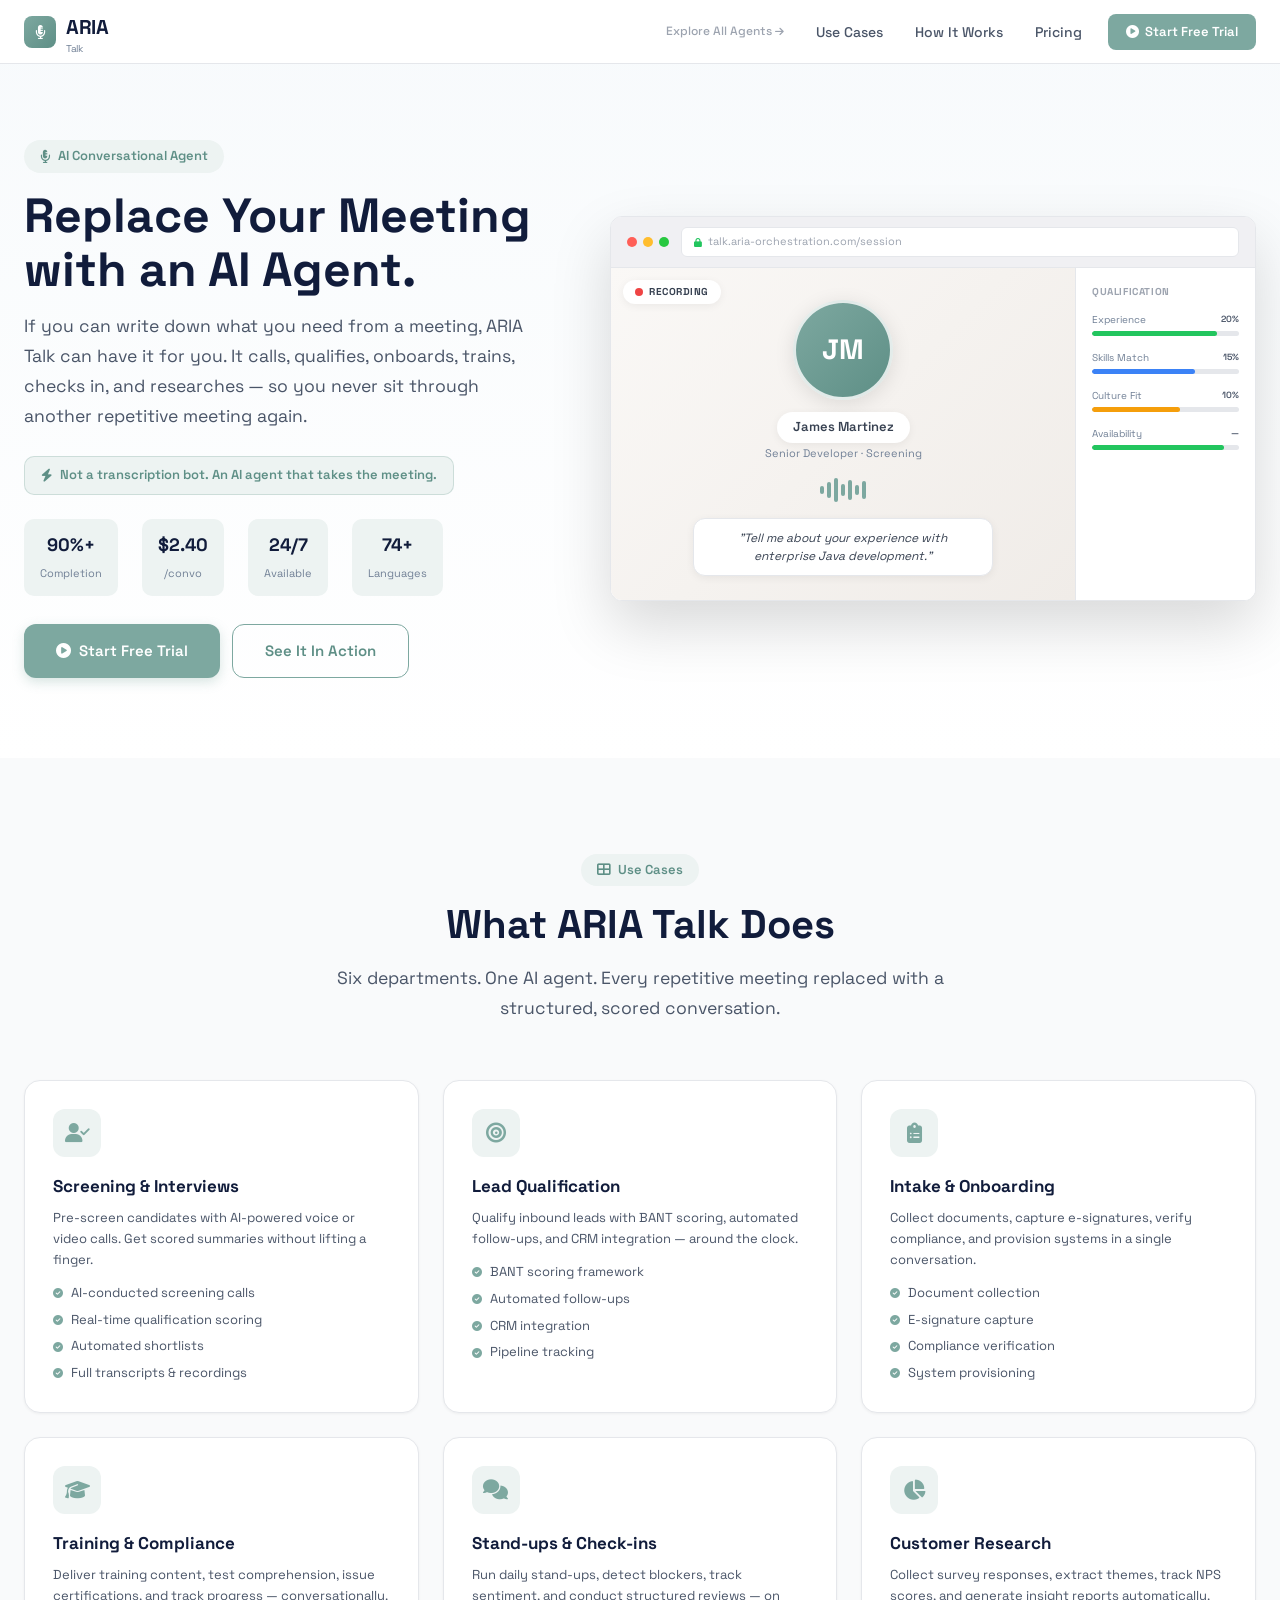
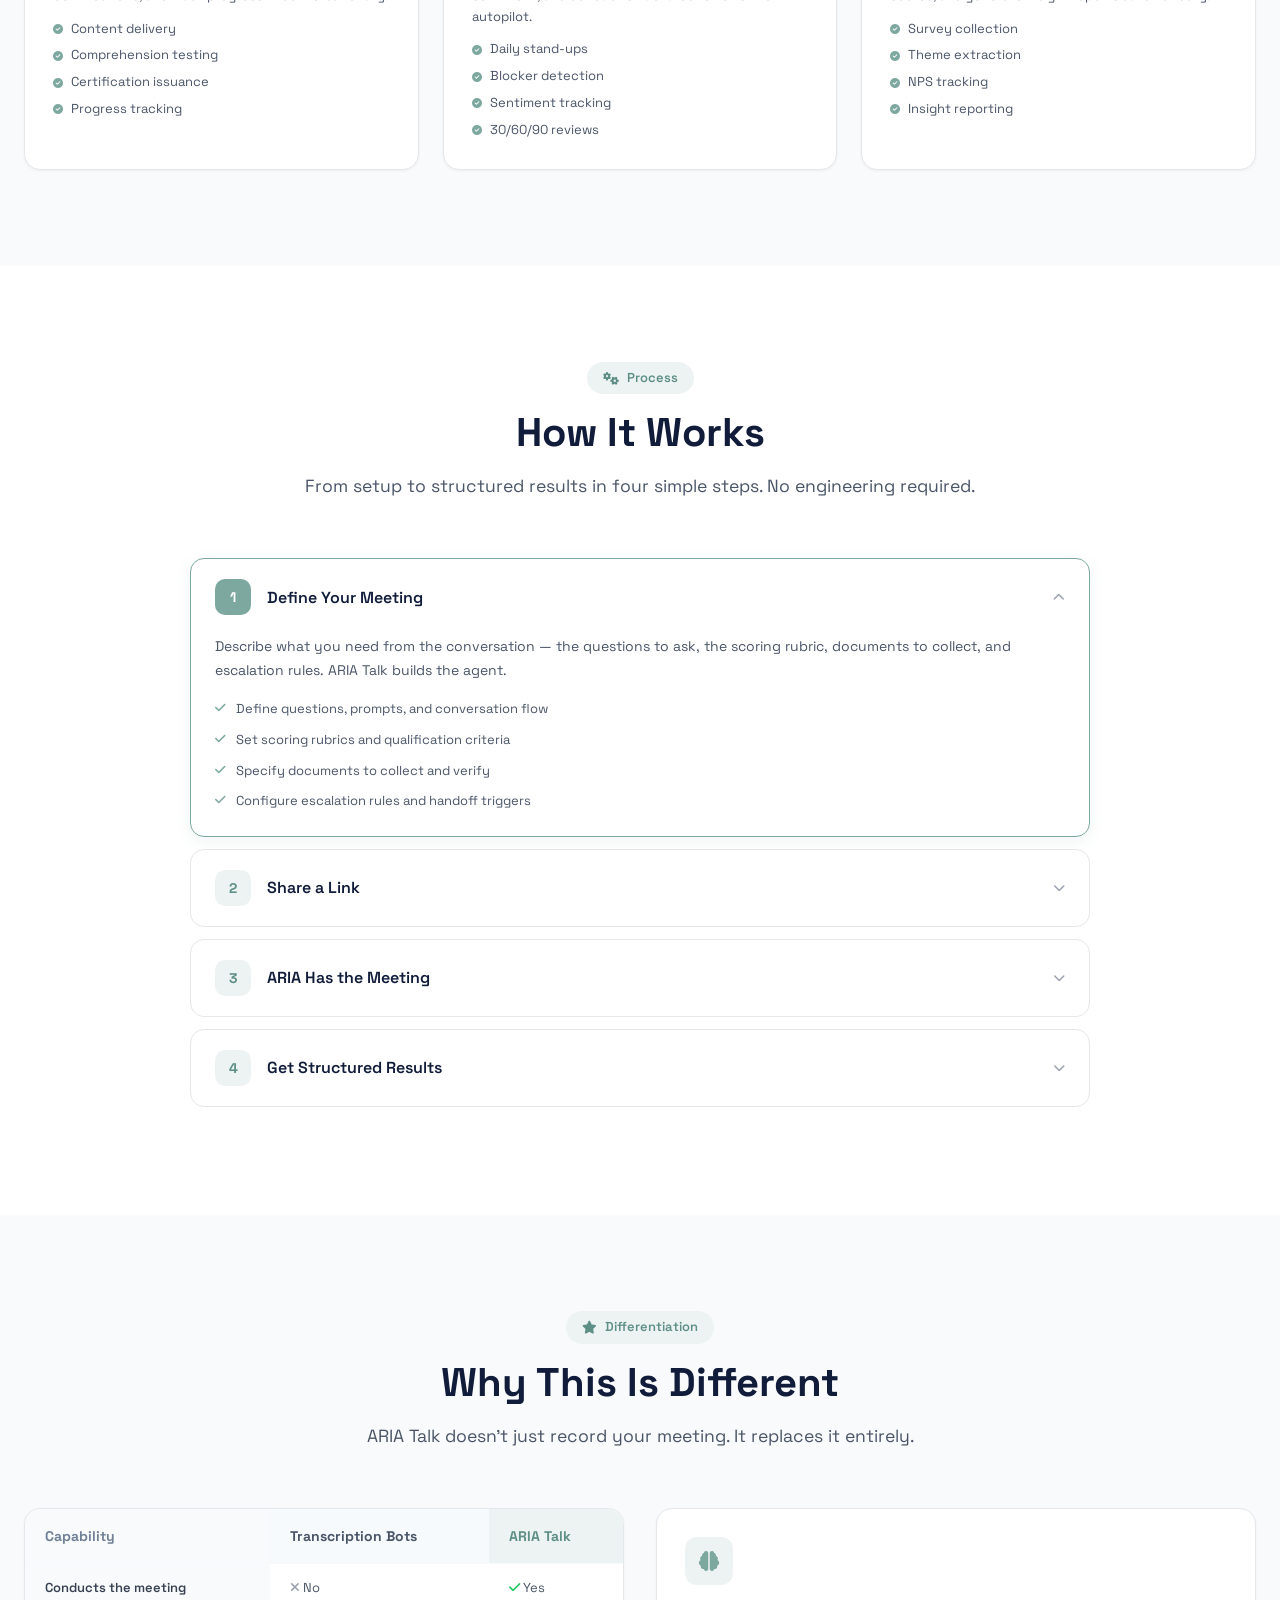
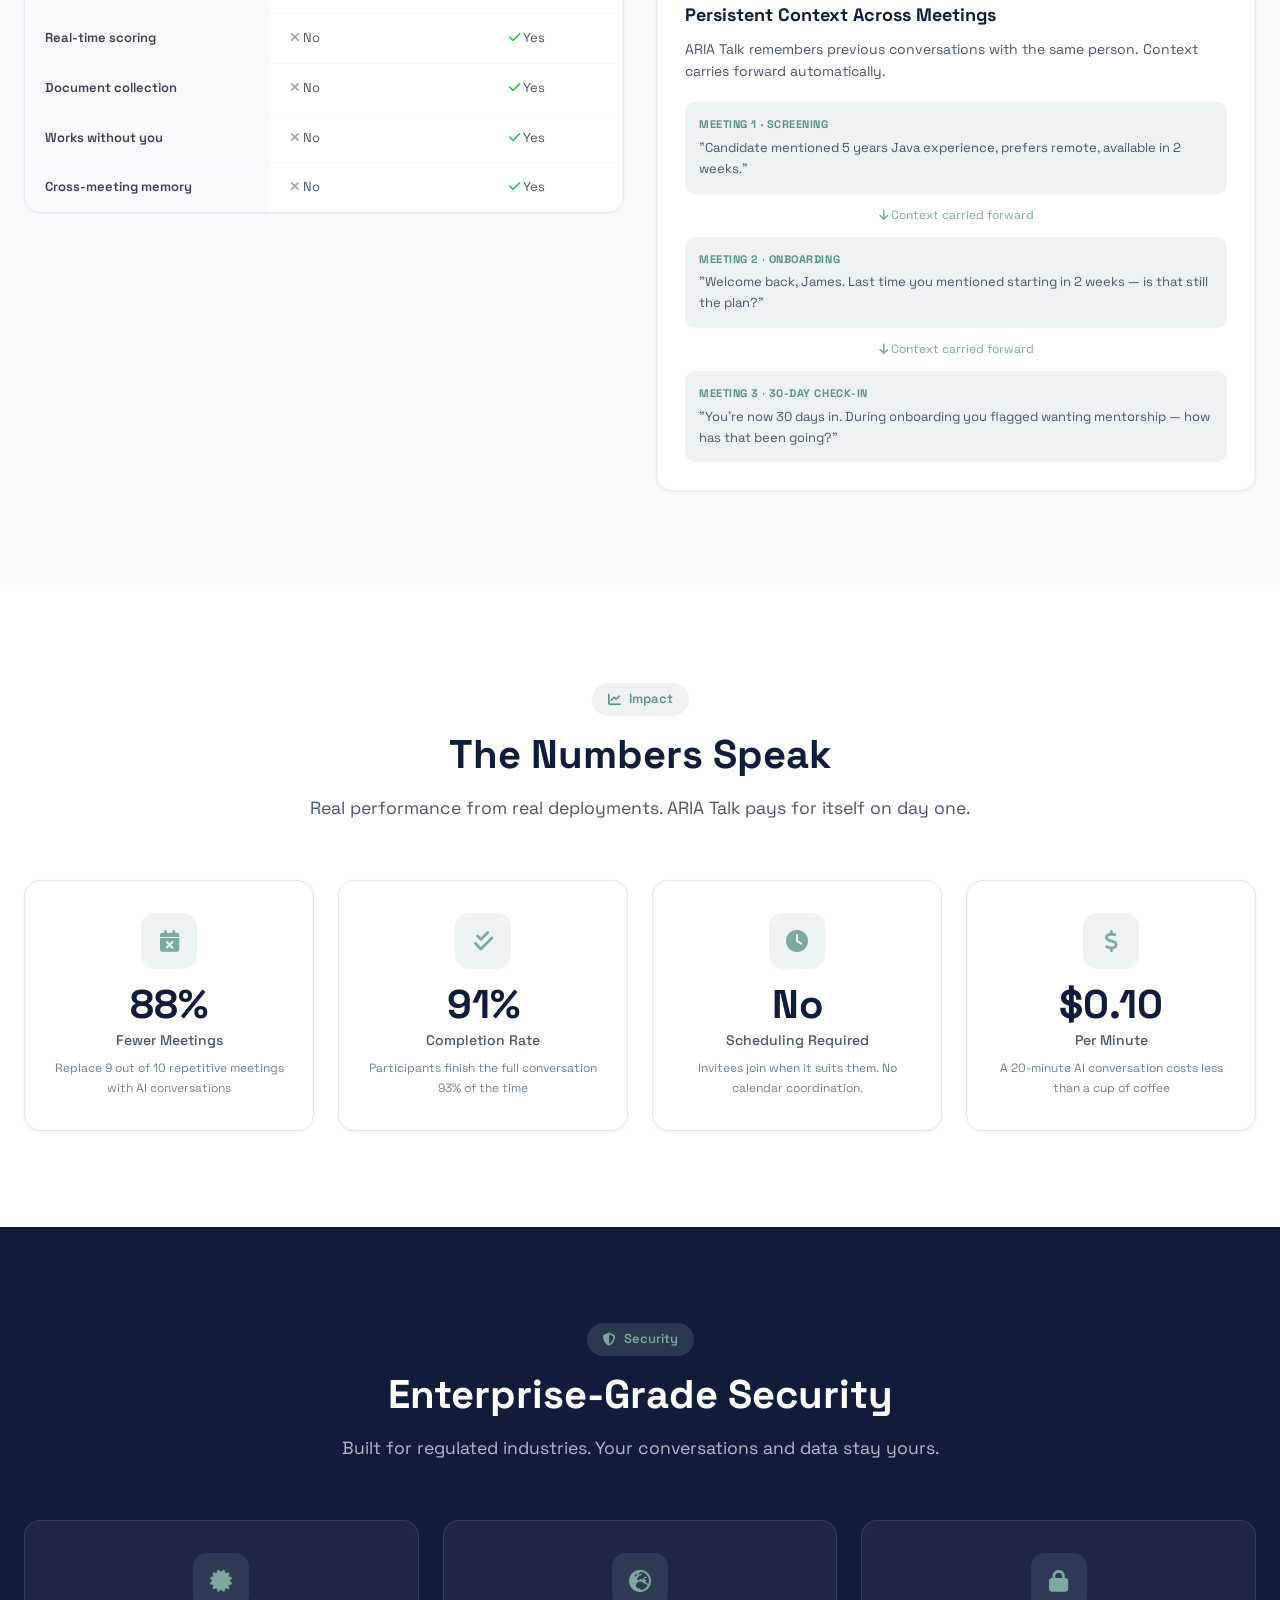
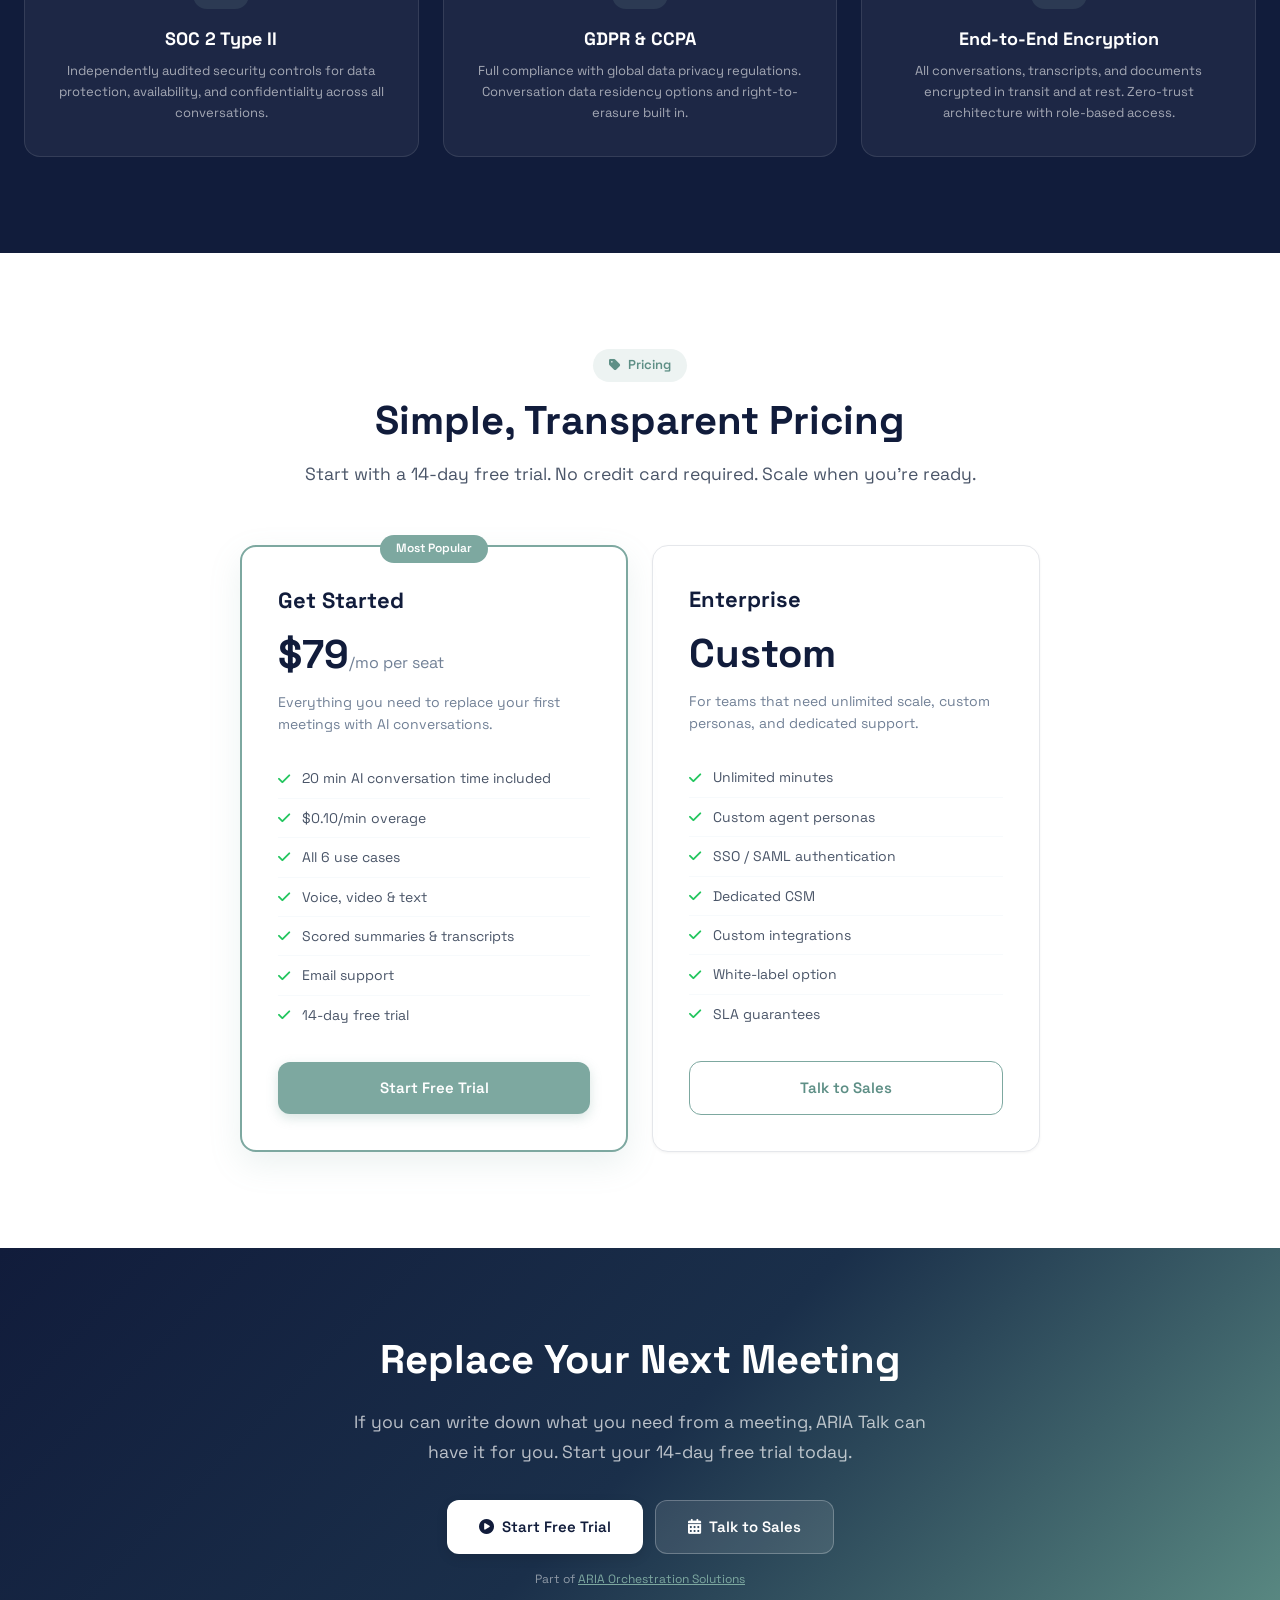
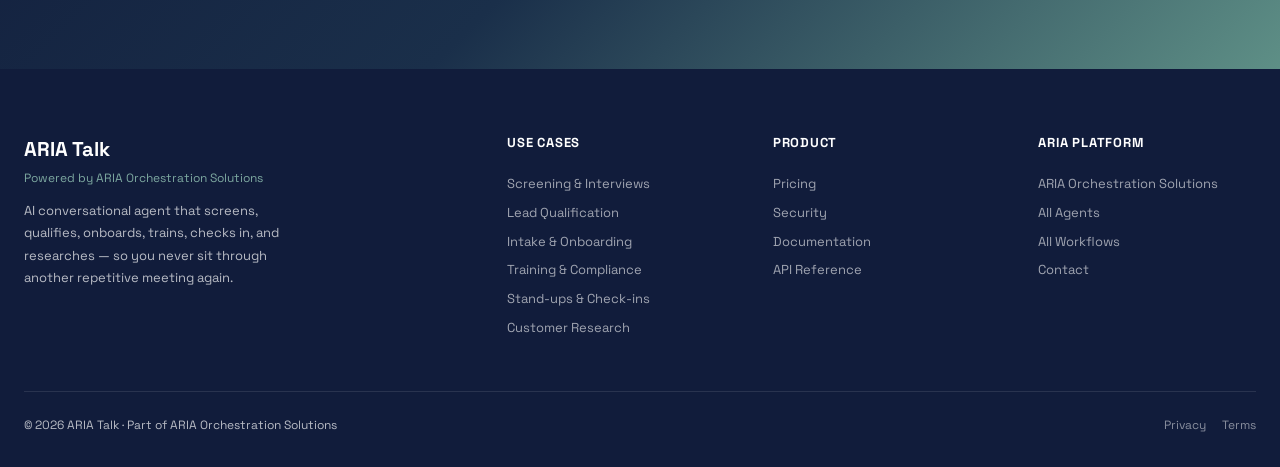
==== convo/index.html @ cc7ac82a "Initial commit: ARIA Orchestration Solutions multi-page landing site 17 pages across main marketing " ====
<!DOCTYPE html>
<html lang="en">
<head>
    <meta charset="UTF-8">
    <meta name="viewport" content="width=device-width, initial-scale=1.0">
    <title>ARIA Talk — AI Conversational Agent | Replace Your Meetings with AI</title>
    <meta name="description" content="ARIA Talk is an AI conversational agent that screens, qualifies, onboards, trains, and researches — so you never sit through another repetitive meeting again.">
    <link rel="stylesheet" href="../css/shared.css">
    <link rel="stylesheet" href="../css/marketing.css">
    <link rel="stylesheet" href="https://cdnjs.cloudflare.com/ajax/libs/font-awesome/6.5.1/css/all.min.css">
</head>
<body>

<!-- ============================================================
     NAVIGATION
     ============================================================ -->
<nav class="nav">
    <div class="nav-inner">
        <a href="./" class="nav-brand">
            <div class="nav-brand-icon"><i class="fas fa-microphone-alt"></i></div>
            <div>ARIA <span class="nav-brand-sub">Talk</span></div>
        </a>
        <div class="nav-links">
            <a href="../" class="nav-link" style="font-size:12px;color:var(--gray-400)">Explore All Agents <i class="fas fa-arrow-right" style="font-size:10px"></i></a>
            <a href="#use-cases" class="nav-link">Use Cases</a>
            <a href="#how-it-works" class="nav-link">How It Works</a>
            <a href="#pricing" class="nav-link">Pricing</a>
            <a href="#" class="nav-cta"><i class="fas fa-play-circle"></i> Start Free Trial</a>
        </div>
        <button class="nav-mobile"><i class="fas fa-bars"></i></button>
    </div>
</nav>

<!-- ============================================================
     1. HERO
     ============================================================ -->
<section class="convo-hero">
    <div class="container">
        <div class="convo-hero-grid">
            <!-- Left: Text -->
            <div class="convo-hero-text fade-in-up">
                <div class="section-tag"><i class="fas fa-microphone-alt"></i> AI Conversational Agent</div>
                <h1>Replace Your Meeting with an AI Agent.</h1>
                <p class="subtitle">If you can write down what you need from a meeting, ARIA Talk can have it for you. It calls, qualifies, onboards, trains, checks in, and researches — so you never sit through another repetitive meeting again.</p>
                <div class="convo-note">
                    <i class="fas fa-bolt"></i> Not a transcription bot. An AI agent that takes the meeting.
                </div>
                <div class="agent-hero-stats">
                    <div class="agent-hero-stat">
                        <strong data-counter data-target="90" data-suffix="%+">90%+</strong>
                        <span>Completion</span>
                    </div>
                    <div class="agent-hero-stat">
                        <strong>$2.40</strong>
                        <span>/convo</span>
                    </div>
                    <div class="agent-hero-stat">
                        <strong>24/7</strong>
                        <span>Available</span>
                    </div>
                    <div class="agent-hero-stat">
                        <strong data-counter data-target="74" data-suffix="+">74+</strong>
                        <span>Languages</span>
                    </div>
                </div>
                <div class="btn-group">
                    <a href="#" class="btn btn-primary btn-lg"><i class="fas fa-play-circle"></i> Start Free Trial</a>
                    <a href="#how-it-works" class="btn btn-outline btn-lg">See It In Action</a>
                </div>
            </div>

            <!-- Right: Video Call Mockup -->
            <div class="fade-in-up delay-2">
                <div class="browser-chrome hero-video-mockup">
                    <div class="browser-bar">
                        <div class="browser-dots"><span></span><span></span><span></span></div>
                        <div class="browser-url"><i class="fas fa-lock"></i> talk.aria-orchestration.com/session</div>
                    </div>
                    <div class="browser-body">
                        <div class="video-mockup">
                            <div class="video-panel">
                                <div class="recording-badge"><span class="rec-dot"></span> RECORDING</div>
                                <div class="avatar-circle">JM</div>
                                <div class="person-name">James Martinez</div>
                                <div class="person-title">Senior Developer &middot; Screening</div>
                                <div class="waveform">
                                    <div class="wave-bar"></div>
                                    <div class="wave-bar"></div>
                                    <div class="wave-bar"></div>
                                    <div class="wave-bar"></div>
                                    <div class="wave-bar"></div>
                                    <div class="wave-bar"></div>
                                    <div class="wave-bar"></div>
                                </div>
                                <div class="ai-bubble">"Tell me about your experience with enterprise Java development."</div>
                            </div>
                            <div class="qual-sidebar animate-bars">
                                <h6>Qualification</h6>
                                <div class="qual-row">
                                    <label>Experience <span class="qual-pct">85%</span></label>
                                    <div class="qual-bar"><div class="qual-fill green" data-width="85%"></div></div>
                                </div>
                                <div class="qual-row">
                                    <label>Skills Match <span class="qual-pct">70%</span></label>
                                    <div class="qual-bar"><div class="qual-fill blue" data-width="70%"></div></div>
                                </div>
                                <div class="qual-row">
                                    <label>Culture Fit <span class="qual-pct">60%</span></label>
                                    <div class="qual-bar"><div class="qual-fill amber" data-width="60%"></div></div>
                                </div>
                                <div class="qual-row">
                                    <label>Availability <span class="qual-pct">90%</span></label>
                                    <div class="qual-bar"><div class="qual-fill green" data-width="90%"></div></div>
                                </div>
                                <div class="fit-score" style="opacity:0;transition:opacity 0.6s ease">
                                    <div class="score-val">0%</div>
                                    <div class="score-label">STRONG FIT</div>
                                </div>
                            </div>
                        </div>
                    </div>
                </div>
            </div>
        </div>
    </div>
</section>

<!-- ============================================================
     2. USE CASES GRID
     ============================================================ -->
<section id="use-cases" class="section section-gray">
    <div class="container">
        <div class="section-header fade-in-up">
            <div class="section-tag"><i class="fas fa-th-large"></i> Use Cases</div>
            <h2 class="section-title">What ARIA Talk Does</h2>
            <p class="section-subtitle">Six departments. One AI agent. Every repetitive meeting replaced with a structured, scored conversation.</p>
        </div>
        <div class="dept-grid">
            <!-- Card 1: Screening -->
            <div class="dept-card fade-in-up delay-1">
                <div class="card-icon green"><i class="fas fa-user-check"></i></div>
                <h3>Screening &amp; Interviews</h3>
                <p>Pre-screen candidates with AI-powered voice or video calls. Get scored summaries without lifting a finger.</p>
                <ul>
                    <li><i class="fas fa-check-circle"></i> AI-conducted screening calls</li>
                    <li><i class="fas fa-check-circle"></i> Real-time qualification scoring</li>
                    <li><i class="fas fa-check-circle"></i> Automated shortlists</li>
                    <li><i class="fas fa-check-circle"></i> Full transcripts &amp; recordings</li>
                </ul>
            </div>
            <!-- Card 2: Lead Qualification -->
            <div class="dept-card fade-in-up delay-2">
                <div class="card-icon green"><i class="fas fa-bullseye"></i></div>
                <h3>Lead Qualification</h3>
                <p>Qualify inbound leads with BANT scoring, automated follow-ups, and CRM integration — around the clock.</p>
                <ul>
                    <li><i class="fas fa-check-circle"></i> BANT scoring framework</li>
                    <li><i class="fas fa-check-circle"></i> Automated follow-ups</li>
                    <li><i class="fas fa-check-circle"></i> CRM integration</li>
                    <li><i class="fas fa-check-circle"></i> Pipeline tracking</li>
                </ul>
            </div>
            <!-- Card 3: Intake & Onboarding -->
            <div class="dept-card fade-in-up delay-3">
                <div class="card-icon green"><i class="fas fa-clipboard-list"></i></div>
                <h3>Intake &amp; Onboarding</h3>
                <p>Collect documents, capture e-signatures, verify compliance, and provision systems in a single conversation.</p>
                <ul>
                    <li><i class="fas fa-check-circle"></i> Document collection</li>
                    <li><i class="fas fa-check-circle"></i> E-signature capture</li>
                    <li><i class="fas fa-check-circle"></i> Compliance verification</li>
                    <li><i class="fas fa-check-circle"></i> System provisioning</li>
                </ul>
            </div>
            <!-- Card 4: Training -->
            <div class="dept-card fade-in-up delay-1">
                <div class="card-icon green"><i class="fas fa-graduation-cap"></i></div>
                <h3>Training &amp; Compliance</h3>
                <p>Deliver training content, test comprehension, issue certifications, and track progress — conversationally.</p>
                <ul>
                    <li><i class="fas fa-check-circle"></i> Content delivery</li>
                    <li><i class="fas fa-check-circle"></i> Comprehension testing</li>
                    <li><i class="fas fa-check-circle"></i> Certification issuance</li>
                    <li><i class="fas fa-check-circle"></i> Progress tracking</li>
                </ul>
            </div>
            <!-- Card 5: Stand-ups -->
            <div class="dept-card fade-in-up delay-2">
                <div class="card-icon green"><i class="fas fa-comments"></i></div>
                <h3>Stand-ups &amp; Check-ins</h3>
                <p>Run daily stand-ups, detect blockers, track sentiment, and conduct structured reviews — on autopilot.</p>
                <ul>
                    <li><i class="fas fa-check-circle"></i> Daily stand-ups</li>
                    <li><i class="fas fa-check-circle"></i> Blocker detection</li>
                    <li><i class="fas fa-check-circle"></i> Sentiment tracking</li>
                    <li><i class="fas fa-check-circle"></i> 30/60/90 reviews</li>
                </ul>
            </div>
            <!-- Card 6: Research -->
            <div class="dept-card fade-in-up delay-3">
                <div class="card-icon green"><i class="fas fa-chart-pie"></i></div>
                <h3>Customer Research</h3>
                <p>Collect survey responses, extract themes, track NPS scores, and generate insight reports automatically.</p>
                <ul>
                    <li><i class="fas fa-check-circle"></i> Survey collection</li>
                    <li><i class="fas fa-check-circle"></i> Theme extraction</li>
                    <li><i class="fas fa-check-circle"></i> NPS tracking</li>
                    <li><i class="fas fa-check-circle"></i> Insight reporting</li>
                </ul>
            </div>
        </div>
    </div>
</section>

<!-- ============================================================
     3. HOW IT WORKS
     ============================================================ -->
<section id="how-it-works" class="section">
    <div class="container">
        <div class="section-header fade-in-up">
            <div class="section-tag"><i class="fas fa-cogs"></i> Process</div>
            <h2 class="section-title">How It Works</h2>
            <p class="section-subtitle">From setup to structured results in four simple steps. No engineering required.</p>
        </div>
        <div class="steps-accordion fade-in-up">
            <div class="step-item active">
                <div class="step-header">
                    <div class="step-number">1</div>
                    <h3>Define Your Meeting</h3>
                    <i class="fas fa-chevron-down step-toggle"></i>
                </div>
                <div class="step-body">
                    <p>Describe what you need from the conversation — the questions to ask, the scoring rubric, documents to collect, and escalation rules. ARIA Talk builds the agent.</p>
                    <div class="step-features">
                        <div class="step-feature"><i class="fas fa-check"></i> Define questions, prompts, and conversation flow</div>
                        <div class="step-feature"><i class="fas fa-check"></i> Set scoring rubrics and qualification criteria</div>
                        <div class="step-feature"><i class="fas fa-check"></i> Specify documents to collect and verify</div>
                        <div class="step-feature"><i class="fas fa-check"></i> Configure escalation rules and handoff triggers</div>
                    </div>
                </div>
            </div>
            <div class="step-item">
                <div class="step-header">
                    <div class="step-number">2</div>
                    <h3>Share a Link</h3>
                    <i class="fas fa-chevron-down step-toggle"></i>
                </div>
                <div class="step-body">
                    <p>Send a link, QR code, or embed the widget. Invitees join on any device, any browser, in any of 74+ languages. No app downloads required.</p>
                    <div class="step-features">
                        <div class="step-feature"><i class="fas fa-check"></i> Unique session links for each invitee</div>
                        <div class="step-feature"><i class="fas fa-check"></i> QR code for in-person events and print</div>
                        <div class="step-feature"><i class="fas fa-check"></i> Embeddable widget for your website or portal</div>
                        <div class="step-feature"><i class="fas fa-check"></i> Works on any device, any browser, any language</div>
                    </div>
                </div>
            </div>
            <div class="step-item">
                <div class="step-header">
                    <div class="step-number">3</div>
                    <h3>ARIA Has the Meeting</h3>
                    <i class="fas fa-chevron-down step-toggle"></i>
                </div>
                <div class="step-body">
                    <p>ARIA Talk conducts the conversation via voice, video, or text. It asks questions, listens, scores in real time, collects documents, and captures e-signatures.</p>
                    <div class="step-features">
                        <div class="step-feature"><i class="fas fa-check"></i> Natural voice/video/text conversation</div>
                        <div class="step-feature"><i class="fas fa-check"></i> Real-time qualification scoring</div>
                        <div class="step-feature"><i class="fas fa-check"></i> In-conversation document collection</div>
                        <div class="step-feature"><i class="fas fa-check"></i> E-signature capture during the session</div>
                    </div>
                </div>
            </div>
            <div class="step-item">
                <div class="step-header">
                    <div class="step-number">4</div>
                    <h3>Get Structured Results</h3>
                    <i class="fas fa-chevron-down step-toggle"></i>
                </div>
                <div class="step-body">
                    <p>Receive scored summaries, full transcripts, collected documents, and recommended next steps — delivered to your inbox or pushed to your systems via API.</p>
                    <div class="step-features">
                        <div class="step-feature"><i class="fas fa-check"></i> Scored summaries with qualification breakdown</div>
                        <div class="step-feature"><i class="fas fa-check"></i> Full transcripts and recordings</div>
                        <div class="step-feature"><i class="fas fa-check"></i> Collected documents organized and verified</div>
                        <div class="step-feature"><i class="fas fa-check"></i> Recommended next steps and escalations</div>
                    </div>
                </div>
            </div>
        </div>
    </div>
</section>

<!-- ============================================================
     4. DIFFERENTIATION
     ============================================================ -->
<section class="section section-gray">
    <div class="container">
        <div class="section-header fade-in-up">
            <div class="section-tag"><i class="fas fa-star"></i> Differentiation</div>
            <h2 class="section-title">Why This Is Different</h2>
            <p class="section-subtitle">ARIA Talk doesn't just record your meeting. It replaces it entirely.</p>
        </div>
        <div class="grid-2 fade-in-up" style="gap:32px;align-items:start">
            <!-- Comparison Table -->
            <div class="card" style="padding:0;overflow:hidden">
                <table class="comparison-table" style="box-shadow:none;border:none">
                    <thead>
                        <tr>
                            <th>Capability</th>
                            <th>Transcription Bots</th>
                            <th>ARIA Talk</th>
                        </tr>
                    </thead>
                    <tbody>
                        <tr>
                            <td>Conducts the meeting</td>
                            <td><i class="fas fa-times"></i> No</td>
                            <td><i class="fas fa-check"></i> Yes</td>
                        </tr>
                        <tr>
                            <td>Real-time scoring</td>
                            <td><i class="fas fa-times"></i> No</td>
                            <td><i class="fas fa-check"></i> Yes</td>
                        </tr>
                        <tr>
                            <td>Document collection</td>
                            <td><i class="fas fa-times"></i> No</td>
                            <td><i class="fas fa-check"></i> Yes</td>
                        </tr>
                        <tr>
                            <td>Works without you</td>
                            <td><i class="fas fa-times"></i> No</td>
                            <td><i class="fas fa-check"></i> Yes</td>
                        </tr>
                        <tr>
                            <td>Cross-meeting memory</td>
                            <td><i class="fas fa-times"></i> No</td>
                            <td><i class="fas fa-check"></i> Yes</td>
                        </tr>
                    </tbody>
                </table>
            </div>

            <!-- Persistent Context -->
            <div class="card">
                <div class="card-icon green"><i class="fas fa-brain"></i></div>
                <h3>Persistent Context Across Meetings</h3>
                <p style="margin-bottom:20px">ARIA Talk remembers previous conversations with the same person. Context carries forward automatically.</p>
                <div style="display:flex;flex-direction:column;gap:12px">
                    <div style="background:var(--aria-light-green);border-radius:10px;padding:14px">
                        <div style="font-size:11px;font-weight:700;color:var(--aria-green-dark);text-transform:uppercase;letter-spacing:0.05em;margin-bottom:4px">Meeting 1 &middot; Screening</div>
                        <div style="font-size:13px;color:var(--gray-600)">"Candidate mentioned 5 years Java experience, prefers remote, available in 2 weeks."</div>
                    </div>
                    <div style="text-align:center;color:var(--aria-green);font-size:12px"><i class="fas fa-arrow-down"></i> Context carried forward</div>
                    <div style="background:var(--aria-light-green);border-radius:10px;padding:14px">
                        <div style="font-size:11px;font-weight:700;color:var(--aria-green-dark);text-transform:uppercase;letter-spacing:0.05em;margin-bottom:4px">Meeting 2 &middot; Onboarding</div>
                        <div style="font-size:13px;color:var(--gray-600)">"Welcome back, James. Last time you mentioned starting in 2 weeks — is that still the plan?"</div>
                    </div>
                    <div style="text-align:center;color:var(--aria-green);font-size:12px"><i class="fas fa-arrow-down"></i> Context carried forward</div>
                    <div style="background:var(--aria-light-green);border-radius:10px;padding:14px">
                        <div style="font-size:11px;font-weight:700;color:var(--aria-green-dark);text-transform:uppercase;letter-spacing:0.05em;margin-bottom:4px">Meeting 3 &middot; 30-Day Check-in</div>
                        <div style="font-size:13px;color:var(--gray-600)">"You're now 30 days in. During onboarding you flagged wanting mentorship — how has that been going?"</div>
                    </div>
                </div>
            </div>
        </div>
    </div>
</section>

<!-- ============================================================
     5. ROI METRICS
     ============================================================ -->
<section class="section">
    <div class="container">
        <div class="section-header fade-in-up">
            <div class="section-tag"><i class="fas fa-chart-line"></i> Impact</div>
            <h2 class="section-title">The Numbers Speak</h2>
            <p class="section-subtitle">Real performance from real deployments. ARIA Talk pays for itself on day one.</p>
        </div>
        <div class="stat-cards fade-in-up">
            <div class="stat-card">
                <div class="stat-card-icon"><i class="fas fa-calendar-times"></i></div>
                <div class="stat-card-val" data-counter data-target="90" data-suffix="%">0</div>
                <div class="stat-card-label">Fewer Meetings</div>
                <div class="stat-card-desc">Replace 9 out of 10 repetitive meetings with AI conversations</div>
            </div>
            <div class="stat-card">
                <div class="stat-card-icon"><i class="fas fa-check-double"></i></div>
                <div class="stat-card-val" data-counter data-target="93" data-suffix="%">0</div>
                <div class="stat-card-label">Completion Rate</div>
                <div class="stat-card-desc">Participants finish the full conversation 93% of the time</div>
            </div>
            <div class="stat-card">
                <div class="stat-card-icon"><i class="fas fa-clock"></i></div>
                <div class="stat-card-val">No</div>
                <div class="stat-card-label">Scheduling Required</div>
                <div class="stat-card-desc">Invitees join when it suits them. No calendar coordination.</div>
            </div>
            <div class="stat-card">
                <div class="stat-card-icon"><i class="fas fa-dollar-sign"></i></div>
                <div class="stat-card-val" data-counter data-target="10" data-prefix="$0.">$0.10</div>
                <div class="stat-card-label">Per Minute</div>
                <div class="stat-card-desc">A 20-minute AI conversation costs less than a cup of coffee</div>
            </div>
        </div>
    </div>
</section>

<!-- ============================================================
     6. ENTERPRISE SECURITY
     ============================================================ -->
<section class="section section-dark">
    <div class="container">
        <div class="section-header fade-in-up">
            <div class="section-tag"><i class="fas fa-shield-alt"></i> Security</div>
            <h2 class="section-title">Enterprise-Grade Security</h2>
            <p class="section-subtitle">Built for regulated industries. Your conversations and data stay yours.</p>
        </div>
        <div class="security-grid fade-in-up">
            <div class="security-card">
                <div class="security-card-icon"><i class="fas fa-certificate"></i></div>
                <h3>SOC 2 Type II</h3>
                <p>Independently audited security controls for data protection, availability, and confidentiality across all conversations.</p>
            </div>
            <div class="security-card">
                <div class="security-card-icon"><i class="fas fa-globe-europe"></i></div>
                <h3>GDPR &amp; CCPA</h3>
                <p>Full compliance with global data privacy regulations. Conversation data residency options and right-to-erasure built in.</p>
            </div>
            <div class="security-card">
                <div class="security-card-icon"><i class="fas fa-lock"></i></div>
                <h3>End-to-End Encryption</h3>
                <p>All conversations, transcripts, and documents encrypted in transit and at rest. Zero-trust architecture with role-based access.</p>
            </div>
        </div>
    </div>
</section>

<!-- ============================================================
     7. PRICING PREVIEW
     ============================================================ -->
<section id="pricing" class="section">
    <div class="container">
        <div class="section-header fade-in-up">
            <div class="section-tag"><i class="fas fa-tag"></i> Pricing</div>
            <h2 class="section-title">Simple, Transparent Pricing</h2>
            <p class="section-subtitle">Start with a 14-day free trial. No credit card required. Scale when you're ready.</p>
        </div>
        <div class="pricing-grid fade-in-up" style="grid-template-columns:repeat(2,1fr);max-width:800px">
            <!-- Starter -->
            <div class="pricing-card featured">
                <span class="featured-tag">Most Popular</span>
                <h3>Get Started</h3>
                <div class="price">$79<span>/mo per seat</span></div>
                <p class="desc">Everything you need to replace your first meetings with AI conversations.</p>
                <ul class="pricing-features">
                    <li><i class="fas fa-check"></i> 20 min AI conversation time included</li>
                    <li><i class="fas fa-check"></i> $0.10/min overage</li>
                    <li><i class="fas fa-check"></i> All 6 use cases</li>
                    <li><i class="fas fa-check"></i> Voice, video &amp; text</li>
                    <li><i class="fas fa-check"></i> Scored summaries &amp; transcripts</li>
                    <li><i class="fas fa-check"></i> Email support</li>
                    <li><i class="fas fa-check"></i> 14-day free trial</li>
                </ul>
                <a href="#" class="btn btn-primary btn-lg">Start Free Trial</a>
            </div>
            <!-- Enterprise -->
            <div class="pricing-card">
                <h3>Enterprise</h3>
                <div class="price">Custom</div>
                <p class="desc">For teams that need unlimited scale, custom personas, and dedicated support.</p>
                <ul class="pricing-features">
                    <li><i class="fas fa-check"></i> Unlimited minutes</li>
                    <li><i class="fas fa-check"></i> Custom agent personas</li>
                    <li><i class="fas fa-check"></i> SSO / SAML authentication</li>
                    <li><i class="fas fa-check"></i> Dedicated CSM</li>
                    <li><i class="fas fa-check"></i> Custom integrations</li>
                    <li><i class="fas fa-check"></i> White-label option</li>
                    <li><i class="fas fa-check"></i> SLA guarantees</li>
                </ul>
                <a href="#" class="btn btn-outline btn-lg">Talk to Sales</a>
            </div>
        </div>
    </div>
</section>

<!-- ============================================================
     8. CTA SECTION
     ============================================================ -->
<section class="cta-section">
    <div class="container fade-in-up">
        <h2>Replace Your Next Meeting</h2>
        <p>If you can write down what you need from a meeting, ARIA Talk can have it for you. Start your 14-day free trial today.</p>
        <div class="btn-group">
            <a href="#" class="btn btn-white btn-lg"><i class="fas fa-play-circle"></i> Start Free Trial</a>
            <a href="#" class="btn btn-ghost btn-lg"><i class="fas fa-calendar-alt"></i> Talk to Sales</a>
        </div>
        <div class="cta-sub">Part of <a href="../" style="color:var(--aria-green);text-decoration:underline">ARIA Orchestration Solutions</a></div>
    </div>
</section>

<!-- ============================================================
     9. FOOTER
     ============================================================ -->
<footer class="footer">
    <div class="container">
        <div class="footer-grid">
            <div class="footer-brand">
                <div class="footer-brand-name">ARIA Talk</div>
                <div class="footer-brand-sub">Powered by ARIA Orchestration Solutions</div>
                <p>AI conversational agent that screens, qualifies, onboards, trains, checks in, and researches — so you never sit through another repetitive meeting again.</p>
            </div>
            <div class="footer-col">
                <h4>Use Cases</h4>
                <a href="#use-cases">Screening &amp; Interviews</a>
                <a href="#use-cases">Lead Qualification</a>
                <a href="#use-cases">Intake &amp; Onboarding</a>
                <a href="#use-cases">Training &amp; Compliance</a>
                <a href="#use-cases">Stand-ups &amp; Check-ins</a>
                <a href="#use-cases">Customer Research</a>
            </div>
            <div class="footer-col">
                <h4>Product</h4>
                <a href="#pricing">Pricing</a>
                <a href="#">Security</a>
                <a href="#">Documentation</a>
                <a href="#">API Reference</a>
            </div>
            <div class="footer-col">
                <h4>ARIA Platform</h4>
                <a href="../">ARIA Orchestration Solutions</a>
                <a href="../#agents">All Agents</a>
                <a href="../">All Workflows</a>
                <a href="../">Contact</a>
            </div>
        </div>
        <div class="footer-bottom">
            <span>&copy; 2026 ARIA Talk &middot; Part of ARIA Orchestration Solutions</span>
            <div><a href="#">Privacy</a><a href="#">Terms</a></div>
        </div>
    </div>
</footer>

<script src="../js/shared.js"></script>
<script src="../js/animations.js"></script>
</body>
</html>
---- css/shared.css ----
/* ============================================================
   ARIA Orchestration Solutions — Shared Design System
   ============================================================ */

/* --- Google Font --- */
@import url('https://fonts.googleapis.com/css2?family=Space+Grotesk:wght@300;400;500;600;700&display=swap');

/* --- Design Tokens --- */
:root {
    /* Brand */
    --aria-navy: #111C3B;
    --aria-green: #7DA8A0;
    --aria-green-dark: #5E8F86;
    --aria-light-green: #EDF3F2;
    --aria-green-50: #F0F7F5;

    /* Gray scale */
    --gray-50: #F9FAFB;
    --gray-100: #F7FAFC;
    --gray-200: #E5E7EB;
    --gray-300: #CBD5E0;
    --gray-400: #9CA3AF;
    --gray-500: #718096;
    --gray-600: #4A5568;
    --gray-700: #374151;
    --gray-800: #1A1F2E;
    --gray-900: #111827;

    /* Semantic */
    --green-50: #F0FDF4;
    --green-100: #DCFCE7;
    --green-400: #4ADE80;
    --green-500: #22C55E;
    --green-600: #16A34A;
    --amber-50: #FFFBEB;
    --amber-100: #FEF3C7;
    --amber-400: #FBBF24;
    --amber-500: #F59E0B;
    --amber-600: #D97706;
    --red-500: #EF4444;

    /* Badge colors */
    --badge-ta: #2563EB;
    --badge-ta-bg: #EFF6FF;
    --badge-procurement: #DB2777;
    --badge-procurement-bg: #FDF2F8;
    --badge-cross: #7C3AED;
    --badge-cross-bg: #F5F3FF;
    --badge-peopleops: #C2410C;
    --badge-peopleops-bg: #FFF7ED;

    /* Agent colors */
    --agent-talk: #7DA8A0;
    --agent-talk-bg: #EDF3F2;
    --agent-search: #3B82F6;
    --agent-search-bg: #EFF6FF;
    --agent-docs: #111C3B;
    --agent-docs-bg: #F1F5F9;

    /* Shadows */
    --shadow-sm: 0 1px 3px rgba(0,0,0,0.05);
    --shadow-md: 0 8px 24px rgba(0,0,0,0.08);
    --shadow-lg: 0 20px 40px rgba(0,0,0,0.1);
    --shadow-xl: 0 25px 60px rgba(0,0,0,0.15);

    /* Transitions */
    --transition-fast: 0.15s ease;
    --transition-base: 0.3s ease;
    --transition-slow: 0.6s ease-out;

    /* Typography */
    --font-family: 'Space Grotesk', -apple-system, BlinkMacSystemFont, sans-serif;

    /* Layout */
    --container-max: 1280px;
    --nav-height: 64px;
}

/* --- Reset & Base --- */
*, *::before, *::after { box-sizing: border-box; margin: 0; padding: 0; }
html { scroll-behavior: smooth; -webkit-font-smoothing: antialiased; }
body {
    font-family: var(--font-family);
    color: var(--gray-700);
    line-height: 1.6;
    font-size: 15px;
    background: white;
}
a { color: inherit; text-decoration: none; }
img { max-width: 100%; height: auto; }
ul, ol { list-style: none; }

/* --- Container --- */
.container {
    max-width: var(--container-max);
    margin: 0 auto;
    padding: 0 24px;
}

/* --- Section --- */
.section {
    padding: 96px 0;
}
.section-gray { background: var(--gray-50); }
.section-dark {
    background: var(--aria-navy);
    color: white;
}
.section-dark .section-subtitle { color: rgba(255,255,255,0.7); }
.section-dark .section-tag { background: rgba(125,168,160,0.2); color: var(--aria-green); }

/* --- Section Header --- */
.section-header {
    text-align: center;
    margin-bottom: 56px;
}
.section-tag {
    display: inline-flex;
    align-items: center;
    gap: 8px;
    background: var(--aria-light-green);
    color: var(--aria-green-dark);
    padding: 6px 16px;
    border-radius: 999px;
    font-size: 13px;
    font-weight: 600;
    margin-bottom: 16px;
}
.section-title {
    font-size: 2.5rem;
    font-weight: 700;
    color: var(--aria-navy);
    margin-bottom: 16px;
    line-height: 1.15;
}
.section-dark .section-title { color: white; }
.section-subtitle {
    font-size: 1.1rem;
    color: var(--gray-600);
    max-width: 700px;
    margin: 0 auto;
    line-height: 1.7;
}

/* ============================================================
   NAVIGATION
   ============================================================ */
.nav {
    position: fixed;
    top: 0;
    left: 0;
    right: 0;
    z-index: 1000;
    background: rgba(255,255,255,0.92);
    backdrop-filter: blur(12px);
    -webkit-backdrop-filter: blur(12px);
    border-bottom: 1px solid var(--gray-200);
    height: var(--nav-height);
    transition: transform 0.3s ease, box-shadow 0.3s ease;
}
.nav.scrolled { box-shadow: 0 2px 12px rgba(0,0,0,0.06); }
.nav.hidden { transform: translateY(-100%); }
.nav-inner {
    display: flex;
    align-items: center;
    justify-content: space-between;
    height: var(--nav-height);
    max-width: var(--container-max);
    margin: 0 auto;
    padding: 0 24px;
}

/* Brand */
.nav-brand {
    display: flex;
    align-items: center;
    gap: 10px;
    font-weight: 700;
    font-size: 20px;
    color: var(--aria-navy);
    letter-spacing: -0.02em;
}
.nav-brand-icon {
    width: 32px;
    height: 32px;
    background: linear-gradient(135deg, var(--aria-green), var(--aria-green-dark));
    border-radius: 8px;
    display: flex;
    align-items: center;
    justify-content: center;
    color: white;
    font-size: 14px;
    font-weight: 700;
}
.nav-brand-sub {
    font-size: 10px;
    font-weight: 400;
    color: var(--gray-500);
    display: block;
    line-height: 1;
    margin-top: 1px;
}

/* Nav Links */
.nav-links {
    display: flex;
    align-items: center;
    gap: 4px;
}
.nav-link {
    padding: 8px 14px;
    font-size: 14px;
    font-weight: 500;
    color: var(--gray-600);
    border-radius: 8px;
    transition: all var(--transition-fast);
    cursor: pointer;
    position: relative;
}
.nav-link:hover { color: var(--aria-navy); background: var(--gray-50); }
.nav-link.active { color: var(--aria-green-dark); font-weight: 600; }

/* Dropdown */
.nav-dropdown { position: relative; }
.nav-dropdown .nav-link { display: flex; align-items: center; gap: 4px; }
.nav-link .chevron {
    font-size: 10px;
    transition: transform 0.2s;
}
.nav-dropdown:hover .chevron,
.nav-dropdown.open .chevron { transform: rotate(180deg); }
.dropdown-menu {
    position: absolute;
    top: calc(100% + 4px);
    left: 50%;
    transform: translateX(-50%) translateY(8px);
    background: white;
    border: 1px solid var(--gray-200);
    border-radius: 12px;
    box-shadow: var(--shadow-lg);
    padding: 8px;
    min-width: 240px;
    opacity: 0;
    pointer-events: none;
    transition: opacity 0.2s, transform 0.2s;
    z-index: 100;
}
.nav-dropdown:hover .dropdown-menu,
.nav-dropdown.open .dropdown-menu {
    opacity: 1;
    pointer-events: auto;
    transform: translateX(-50%) translateY(0);
}
.dropdown-label {
    font-size: 10px;
    font-weight: 700;
    color: var(--gray-400);
    text-transform: uppercase;
    letter-spacing: 0.06em;
    padding: 8px 14px 4px;
}
.dropdown-divider {
    height: 1px;
    background: var(--gray-200);
    margin: 4px 8px;
}
.dropdown-item {
    display: flex;
    align-items: center;
    gap: 10px;
    padding: 10px 14px;
    border-radius: 8px;
    font-size: 13px;
    color: var(--gray-700);
    transition: background var(--transition-fast);
}
.dropdown-item:hover {
    background: var(--gray-50);
    color: var(--aria-green-dark);
}
.dropdown-item i {
    width: 20px;
    text-align: center;
    font-size: 14px;
    color: var(--aria-green);
}
.dropdown-badge {
    font-size: 10px;
    font-weight: 600;
    padding: 2px 8px;
    border-radius: 999px;
    margin-left: auto;
}
.dropdown-badge.coming-soon {
    background: var(--amber-100);
    color: var(--amber-600);
}

/* Nav CTA */
.nav-cta {
    display: inline-flex;
    align-items: center;
    gap: 6px;
    background: var(--aria-green);
    color: white;
    padding: 8px 18px;
    border-radius: 8px;
    font-size: 13px;
    font-weight: 600;
    transition: all var(--transition-fast);
    margin-left: 8px;
}
.nav-cta:hover {
    background: var(--aria-green-dark);
    transform: scale(1.03);
}

/* Mobile Nav */
.nav-mobile {
    display: none;
    background: none;
    border: none;
    font-size: 20px;
    color: var(--aria-navy);
    cursor: pointer;
    padding: 8px;
}

@media (max-width: 768px) {
    .nav-mobile { display: block; }
    .nav-links {
        display: none;
        position: absolute;
        top: var(--nav-height);
        left: 0;
        right: 0;
        background: white;
        flex-direction: column;
        padding: 16px;
        border-bottom: 1px solid var(--gray-200);
        box-shadow: var(--shadow-md);
        gap: 0;
    }
    .nav-links.show { display: flex; }
    .nav-link { padding: 12px 16px; width: 100%; }
    .dropdown-menu {
        position: static;
        transform: none;
        box-shadow: none;
        border: none;
        padding: 0 0 0 16px;
        opacity: 1;
        pointer-events: auto;
        display: none;
    }
    .nav-dropdown.open .dropdown-menu { display: block; }
    .nav-cta { margin: 8px 16px 0; width: calc(100% - 32px); justify-content: center; }
}

/* ============================================================
   BUTTONS
   ============================================================ */
.btn {
    display: inline-flex;
    align-items: center;
    gap: 8px;
    padding: 12px 24px;
    border-radius: 10px;
    font-weight: 600;
    font-size: 14px;
    font-family: var(--font-family);
    transition: all 0.2s;
    cursor: pointer;
    border: none;
    text-align: center;
    justify-content: center;
}
.btn-primary {
    background: var(--aria-green);
    color: white;
    box-shadow: 0 4px 12px rgba(125,168,160,0.3);
}
.btn-primary:hover {
    background: var(--aria-green-dark);
    transform: translateY(-1px);
    box-shadow: 0 6px 16px rgba(125,168,160,0.4);
}
.btn-outline {
    border: 1.5px solid var(--aria-green);
    color: var(--aria-green-dark);
    background: transparent;
}
.btn-outline:hover {
    background: var(--aria-light-green);
}
.btn-white {
    background: white;
    color: var(--aria-navy);
    box-shadow: 0 4px 12px rgba(0,0,0,0.1);
}
.btn-white:hover {
    transform: translateY(-1px);
    box-shadow: 0 8px 24px rgba(0,0,0,0.15);
}
.btn-ghost {
    background: rgba(255,255,255,0.1);
    color: white;
    border: 1px solid rgba(255,255,255,0.25);
}
.btn-ghost:hover {
    background: rgba(255,255,255,0.2);
}
.btn-lg {
    padding: 14px 32px;
    font-size: 15px;
    border-radius: 12px;
}
.btn-sm {
    padding: 8px 16px;
    font-size: 13px;
}
.btn-group {
    display: flex;
    gap: 12px;
    flex-wrap: wrap;
}

/* ============================================================
   CARDS
   ============================================================ */
.card {
    background: white;
    border-radius: 16px;
    padding: 28px;
    border: 1px solid var(--gray-200);
    box-shadow: var(--shadow-sm);
    transition: all var(--transition-base);
}
.card:hover {
    box-shadow: var(--shadow-md);
    transform: translateY(-2px);
    border-color: var(--aria-green);
}
.card-icon {
    width: 48px;
    height: 48px;
    border-radius: 12px;
    display: flex;
    align-items: center;
    justify-content: center;
    margin-bottom: 16px;
    font-size: 20px;
}
.card-icon.green { background: var(--aria-light-green); color: var(--aria-green); }
.card-icon.blue { background: var(--badge-ta-bg); color: var(--badge-ta); }
.card-icon.navy { background: var(--agent-docs-bg); color: var(--aria-navy); }
.card-icon.amber { background: var(--amber-50); color: var(--amber-600); }
.card h3 {
    font-size: 18px;
    font-weight: 700;
    color: var(--aria-navy);
    margin-bottom: 8px;
}
.card p {
    font-size: 14px;
    color: var(--gray-600);
    line-height: 1.6;
}
.card-link {
    display: inline-flex;
    align-items: center;
    gap: 6px;
    font-size: 13px;
    font-weight: 600;
    color: var(--aria-green-dark);
    margin-top: 16px;
    transition: gap 0.2s;
}
.card-link:hover { gap: 10px; }

/* ============================================================
   AGENT PILLS
   ============================================================ */
.agent-pill {
    display: inline-flex;
    align-items: center;
    gap: 5px;
    padding: 3px 10px;
    border-radius: 999px;
    font-size: 11px;
    font-weight: 600;
}
.agent-pill.talk { background: var(--agent-talk-bg); color: var(--agent-talk); }
.agent-pill.search { background: var(--agent-search-bg); color: var(--agent-search); }
.agent-pill.docs { background: var(--agent-docs-bg); color: var(--agent-docs); }
.agent-pills { display: flex; gap: 6px; flex-wrap: wrap; }

/* Team badges */
.team-badge {
    display: inline-flex;
    align-items: center;
    gap: 5px;
    padding: 3px 10px;
    border-radius: 999px;
    font-size: 11px;
    font-weight: 600;
}
.team-badge.ta { background: var(--badge-ta-bg); color: var(--badge-ta); }
.team-badge.procurement { background: var(--badge-procurement-bg); color: var(--badge-procurement); }
.team-badge.cross { background: var(--badge-cross-bg); color: var(--badge-cross); }
.team-badge.peopleops { background: var(--badge-peopleops-bg); color: var(--badge-peopleops); }

/* ============================================================
   BROWSER CHROME MOCKUP
   ============================================================ */
.browser-chrome {
    border-radius: 12px;
    overflow: hidden;
    box-shadow: var(--shadow-xl);
    border: 1px solid var(--gray-200);
    background: white;
}
.browser-bar {
    background: #F0F0F3;
    padding: 10px 16px;
    display: flex;
    align-items: center;
    gap: 12px;
    border-bottom: 1px solid var(--gray-200);
}
.browser-dots {
    display: flex;
    gap: 6px;
}
.browser-dots span {
    width: 10px;
    height: 10px;
    border-radius: 50%;
}
.browser-dots span:nth-child(1) { background: #FF5F57; }
.browser-dots span:nth-child(2) { background: #FFBD2E; }
.browser-dots span:nth-child(3) { background: #28C840; }
.browser-url {
    flex: 1;
    background: white;
    border: 1px solid var(--gray-200);
    border-radius: 6px;
    padding: 5px 12px;
    font-size: 11px;
    color: var(--gray-400);
    display: flex;
    align-items: center;
    gap: 6px;
}
.browser-url i { font-size: 9px; color: var(--green-500); }
.browser-body { padding: 0; }

/* ============================================================
   GRIDS
   ============================================================ */
.grid-2 { display: grid; grid-template-columns: repeat(2, 1fr); gap: 24px; }
.grid-3 { display: grid; grid-template-columns: repeat(3, 1fr); gap: 24px; }
.grid-4 { display: grid; grid-template-columns: repeat(4, 1fr); gap: 24px; }

@media (max-width: 1024px) {
    .grid-3 { grid-template-columns: repeat(2, 1fr); }
    .grid-4 { grid-template-columns: repeat(2, 1fr); }
}
@media (max-width: 768px) {
    .grid-2, .grid-3, .grid-4 { grid-template-columns: 1fr; }
}

/* ============================================================
   ANIMATIONS
   ============================================================ */
.fade-in-up {
    opacity: 0;
    transform: translateY(28px);
    transition: opacity 0.7s cubic-bezier(0.16, 1, 0.3, 1),
                transform 0.7s cubic-bezier(0.16, 1, 0.3, 1);
}
.fade-in-up.visible {
    opacity: 1;
    transform: translateY(0);
}
.delay-1 { transition-delay: 0.1s; }
.delay-2 { transition-delay: 0.2s; }
.delay-3 { transition-delay: 0.3s; }
.delay-4 { transition-delay: 0.4s; }
.delay-5 { transition-delay: 0.5s; }

/* ============================================================
   FOOTER
   ============================================================ */
.footer {
    background: var(--aria-navy);
    color: rgba(255,255,255,0.7);
    padding: 64px 0 32px;
}
.footer-grid {
    display: grid;
    grid-template-columns: 2fr 1fr 1fr 1fr;
    gap: 48px;
    margin-bottom: 48px;
}
.footer-brand { max-width: 280px; }
.footer-brand-name {
    font-size: 20px;
    font-weight: 700;
    color: white;
    margin-bottom: 4px;
}
.footer-brand-sub {
    font-size: 12px;
    color: var(--aria-green);
    margin-bottom: 12px;
}
.footer-brand p {
    font-size: 13px;
    line-height: 1.7;
}
.footer-col h4 {
    font-size: 13px;
    font-weight: 700;
    color: white;
    text-transform: uppercase;
    letter-spacing: 0.06em;
    margin-bottom: 16px;
}
.footer-col a {
    display: block;
    font-size: 13px;
    padding: 4px 0;
    color: rgba(255,255,255,0.6);
    transition: color var(--transition-fast);
}
.footer-col a:hover { color: var(--aria-green); }
.footer-bottom {
    border-top: 1px solid rgba(255,255,255,0.1);
    padding-top: 24px;
    display: flex;
    justify-content: space-between;
    align-items: center;
    font-size: 12px;
}
.footer-bottom a { color: rgba(255,255,255,0.5); margin-left: 16px; }
.footer-bottom a:hover { color: var(--aria-green); }

@media (max-width: 768px) {
    .footer-grid { grid-template-columns: 1fr 1fr; gap: 32px; }
    .footer-brand { grid-column: 1 / -1; }
    .footer-bottom { flex-direction: column; gap: 12px; text-align: center; }
}

/* ============================================================
   UTILITY
   ============================================================ */
.text-center { text-align: center; }
.text-left { text-align: left; }
.mt-8 { margin-top: 8px; }
.mt-16 { margin-top: 16px; }
.mt-24 { margin-top: 24px; }
.mt-32 { margin-top: 32px; }
.mt-48 { margin-top: 48px; }
.mb-8 { margin-bottom: 8px; }
.mb-16 { margin-bottom: 16px; }
.mb-24 { margin-bottom: 24px; }
.mb-32 { margin-bottom: 32px; }
.mx-auto { margin-left: auto; margin-right: auto; }
.max-w-800 { max-width: 800px; }
.max-w-600 { max-width: 600px; }
.gap-32 { gap: 32px; }
.gap-48 { gap: 48px; }
.flex { display: flex; }
.flex-center { display: flex; align-items: center; justify-content: center; }
.flex-between { display: flex; align-items: center; justify-content: space-between; }
.flex-wrap { flex-wrap: wrap; }
.relative { position: relative; }
.overflow-hidden { overflow: hidden; }
---- css/marketing.css ----
/* ============================================================
   ARIA Orchestration Solutions — Marketing Page Styles
   ============================================================ */

/* ============================================================
   HERO
   ============================================================ */
.hero {
    padding: 140px 0 80px;
    background: linear-gradient(180deg, var(--gray-100) 0%, white 100%);
    position: relative;
    overflow: hidden;
}
.hero::before {
    content: '';
    position: absolute;
    top: -200px;
    right: -200px;
    width: 500px;
    height: 500px;
    background: rgba(125,168,160,0.08);
    border-radius: 50%;
    filter: blur(80px);
}
.hero::after {
    content: '';
    position: absolute;
    bottom: -200px;
    left: -200px;
    width: 500px;
    height: 500px;
    background: rgba(125,168,160,0.05);
    border-radius: 50%;
    filter: blur(80px);
}
.hero-inner {
    position: relative;
    z-index: 1;
    text-align: center;
    max-width: 900px;
    margin: 0 auto;
}
.hero-tag {
    display: inline-flex;
    align-items: center;
    gap: 8px;
    background: var(--aria-light-green);
    color: var(--aria-green-dark);
    padding: 6px 18px;
    border-radius: 999px;
    font-size: 13px;
    font-weight: 600;
    margin-bottom: 24px;
}
.hero h1 {
    font-size: 3.2rem;
    font-weight: 700;
    color: var(--aria-navy);
    line-height: 1.12;
    margin-bottom: 20px;
    letter-spacing: -0.02em;
}
.hero h1 .accent {
    color: var(--aria-green);
}
.hero .subtitle {
    font-size: 1.15rem;
    color: var(--gray-600);
    max-width: 680px;
    margin: 0 auto 32px;
    line-height: 1.7;
}
.hero-stats {
    display: flex;
    justify-content: center;
    gap: 32px;
    margin-bottom: 40px;
    flex-wrap: wrap;
}
.hero-stat {
    text-align: center;
}
.hero-stat-val {
    font-size: 1.75rem;
    font-weight: 700;
    color: var(--aria-navy);
    line-height: 1;
}
.hero-stat-label {
    font-size: 12px;
    color: var(--gray-500);
    margin-top: 4px;
}
.hero-cta {
    display: flex;
    gap: 12px;
    justify-content: center;
    margin-bottom: 56px;
}

/* Hero Visual — Architecture Diagram */
.hero-visual {
    max-width: 960px;
    margin: 0 auto;
}

@media (max-width: 768px) {
    .hero { padding: 110px 0 60px; }
    .hero h1 { font-size: 2.2rem; }
    .hero-stats { gap: 20px; }
    .hero-stat-val { font-size: 1.4rem; }
    .hero-cta { flex-direction: column; align-items: center; }
}

/* ============================================================
   AGENT CARDS (3-column on homepage)
   ============================================================ */
.agent-card {
    background: white;
    border-radius: 16px;
    padding: 0;
    border: 1px solid var(--gray-200);
    box-shadow: var(--shadow-sm);
    transition: all var(--transition-base);
    overflow: hidden;
    position: relative;
}
.agent-card:hover {
    box-shadow: var(--shadow-lg);
    transform: translateY(-4px);
    border-color: var(--aria-green);
}
.agent-card-header {
    padding: 28px 28px 0;
}
.agent-card-icon {
    width: 48px;
    height: 48px;
    border-radius: 12px;
    display: flex;
    align-items: center;
    justify-content: center;
    font-size: 20px;
    margin-bottom: 16px;
}
.agent-card h3 {
    font-size: 20px;
    font-weight: 700;
    color: var(--aria-navy);
    margin-bottom: 8px;
}
.agent-card p {
    font-size: 14px;
    color: var(--gray-600);
    margin-bottom: 16px;
    line-height: 1.6;
}
.agent-card-metrics {
    display: flex;
    gap: 16px;
    margin-bottom: 20px;
    flex-wrap: wrap;
}
.agent-metric {
    font-size: 12px;
    color: var(--gray-500);
}
.agent-metric strong {
    display: block;
    font-size: 16px;
    color: var(--aria-navy);
    font-weight: 700;
}
.agent-card-mockup {
    border-top: 1px solid var(--gray-200);
    background: var(--gray-50);
    padding: 20px;
    min-height: 200px;
}
.agent-card .card-link {
    display: inline-flex;
    align-items: center;
    gap: 6px;
    font-size: 13px;
    font-weight: 600;
    color: var(--aria-green-dark);
    padding: 0 28px 24px;
    transition: gap 0.2s;
}
.agent-card .card-link:hover { gap: 10px; }

/* Coming soon overlay */
.coming-soon-badge {
    position: absolute;
    top: 16px;
    right: 16px;
    background: var(--amber-100);
    color: var(--amber-600);
    padding: 4px 12px;
    border-radius: 999px;
    font-size: 11px;
    font-weight: 700;
    z-index: 2;
}

/* ============================================================
   WORKFLOW SHOWCASE (Filter Tabs + Grid)
   ============================================================ */
.workflow-tabs {
    display: flex;
    gap: 8px;
    justify-content: center;
    margin-bottom: 40px;
    flex-wrap: wrap;
}
.workflow-tab {
    padding: 8px 20px;
    border-radius: 999px;
    font-size: 13px;
    font-weight: 600;
    color: var(--gray-600);
    background: white;
    border: 1px solid var(--gray-200);
    cursor: pointer;
    transition: all var(--transition-fast);
}
.workflow-tab:hover { border-color: var(--aria-green); color: var(--aria-green-dark); }
.workflow-tab.active {
    background: var(--aria-green);
    color: white;
    border-color: var(--aria-green);
}

.workflow-grid {
    display: grid;
    grid-template-columns: repeat(3, 1fr);
    gap: 20px;
}
.workflow-card {
    background: white;
    border-radius: 14px;
    padding: 24px;
    border: 1px solid var(--gray-200);
    transition: all var(--transition-base);
    cursor: pointer;
}
.workflow-card:hover {
    box-shadow: var(--shadow-md);
    border-color: var(--aria-green);
    transform: translateY(-2px);
}
.workflow-card-top {
    display: flex;
    align-items: flex-start;
    justify-content: space-between;
    margin-bottom: 12px;
}
.workflow-card-icon {
    width: 40px;
    height: 40px;
    border-radius: 10px;
    background: var(--aria-light-green);
    color: var(--aria-green);
    display: flex;
    align-items: center;
    justify-content: center;
    font-size: 16px;
}
.workflow-card h4 {
    font-size: 15px;
    font-weight: 700;
    color: var(--aria-navy);
    margin-bottom: 6px;
}
.workflow-card p {
    font-size: 13px;
    color: var(--gray-600);
    margin-bottom: 12px;
    line-height: 1.6;
}
.workflow-card[data-team] { display: block; }
.workflow-card.hidden { display: none; }

@media (max-width: 1024px) {
    .workflow-grid { grid-template-columns: repeat(2, 1fr); }
}
@media (max-width: 768px) {
    .workflow-grid { grid-template-columns: 1fr; }
}

/* ============================================================
   PLATFORM OVERVIEW (Split layout)
   ============================================================ */
.platform-split {
    display: grid;
    grid-template-columns: 1fr 1.2fr;
    gap: 64px;
    align-items: center;
}
.platform-text h2 {
    font-size: 2.25rem;
    font-weight: 700;
    color: var(--aria-navy);
    margin-bottom: 16px;
    line-height: 1.15;
}
.platform-text > p {
    font-size: 15px;
    color: var(--gray-600);
    margin-bottom: 32px;
    line-height: 1.7;
}
.platform-bullets {
    display: flex;
    flex-direction: column;
    gap: 20px;
}
.platform-bullet {
    display: flex;
    gap: 14px;
    align-items: flex-start;
}
.platform-bullet-icon {
    width: 40px;
    height: 40px;
    min-width: 40px;
    border-radius: 10px;
    background: var(--aria-light-green);
    color: var(--aria-green);
    display: flex;
    align-items: center;
    justify-content: center;
    font-size: 16px;
}
.platform-bullet h4 {
    font-size: 15px;
    font-weight: 700;
    color: var(--aria-navy);
    margin-bottom: 2px;
}
.platform-bullet p {
    font-size: 13px;
    color: var(--gray-600);
}

@media (max-width: 1024px) {
    .platform-split { grid-template-columns: 1fr; gap: 40px; }
}

/* ============================================================
   PERSONA CARDS (Built For Your Team)
   ============================================================ */
.persona-cards {
    display: grid;
    grid-template-columns: repeat(3, 1fr);
    gap: 24px;
}
.persona-card {
    background: white;
    border-radius: 16px;
    padding: 32px;
    border: 1px solid var(--gray-200);
    box-shadow: var(--shadow-sm);
    transition: all var(--transition-base);
}
.persona-card:hover {
    box-shadow: var(--shadow-md);
    transform: translateY(-2px);
}
.persona-card-header {
    display: flex;
    align-items: center;
    gap: 14px;
    margin-bottom: 20px;
}
.persona-card-icon {
    width: 48px;
    height: 48px;
    border-radius: 12px;
    display: flex;
    align-items: center;
    justify-content: center;
    font-size: 20px;
}
.persona-card h3 {
    font-size: 18px;
    font-weight: 700;
    color: var(--aria-navy);
}
.persona-card .pain {
    background: #FFF5F5;
    border: 1px solid #FED7D7;
    border-radius: 10px;
    padding: 14px;
    margin-bottom: 16px;
    font-size: 13px;
    color: var(--gray-700);
}
.persona-card .pain strong { color: var(--red-500); }
.persona-card .solution {
    background: var(--green-50);
    border: 1px solid var(--green-100);
    border-radius: 10px;
    padding: 14px;
    margin-bottom: 16px;
    font-size: 13px;
    color: var(--gray-700);
}
.persona-card .solution strong { color: var(--green-600); }
.persona-card-metrics {
    display: flex;
    gap: 16px;
    flex-wrap: wrap;
}
.persona-metric {
    font-size: 11px;
    color: var(--gray-500);
}
.persona-metric strong {
    display: block;
    font-size: 18px;
    font-weight: 700;
    color: var(--aria-navy);
}

@media (max-width: 1024px) {
    .persona-cards { grid-template-columns: 1fr; }
}

/* ============================================================
   HOW IT WORKS — Accordion Steps
   ============================================================ */
.steps-accordion {
    max-width: 900px;
    margin: 0 auto;
}
.step-item {
    border: 1px solid var(--gray-200);
    border-radius: 14px;
    margin-bottom: 12px;
    overflow: hidden;
    background: white;
    transition: all var(--transition-base);
}
.step-item.active {
    border-color: var(--aria-green);
    box-shadow: 0 4px 16px rgba(125,168,160,0.12);
}
.step-header {
    padding: 20px 24px;
    display: flex;
    align-items: center;
    gap: 16px;
    cursor: pointer;
    transition: background var(--transition-fast);
}
.step-header:hover { background: var(--gray-50); }
.step-number {
    width: 36px;
    height: 36px;
    min-width: 36px;
    border-radius: 10px;
    background: var(--aria-light-green);
    color: var(--aria-green-dark);
    display: flex;
    align-items: center;
    justify-content: center;
    font-size: 14px;
    font-weight: 700;
}
.step-item.active .step-number {
    background: var(--aria-green);
    color: white;
}
.step-header h3 {
    flex: 1;
    font-size: 16px;
    font-weight: 600;
    color: var(--aria-navy);
}
.step-header .step-toggle {
    font-size: 12px;
    color: var(--gray-400);
    transition: transform 0.3s;
}
.step-item.active .step-toggle { transform: rotate(180deg); }
.step-body {
    display: none;
    padding: 0 24px 24px;
}
.step-item.active .step-body { display: block; }
.step-body p {
    font-size: 14px;
    color: var(--gray-600);
    line-height: 1.7;
    margin-bottom: 16px;
}
.step-body-grid {
    display: grid;
    grid-template-columns: 1fr 1fr;
    gap: 24px;
    align-items: start;
}
.step-features {
    display: flex;
    flex-direction: column;
    gap: 10px;
}
.step-feature {
    display: flex;
    gap: 10px;
    align-items: flex-start;
    font-size: 13px;
    color: var(--gray-600);
}
.step-feature i {
    color: var(--aria-green);
    margin-top: 3px;
    font-size: 12px;
}

@media (max-width: 768px) {
    .step-body-grid { grid-template-columns: 1fr; }
}

/* ============================================================
   ROI / STAT CARDS
   ============================================================ */
.stat-cards {
    display: grid;
    grid-template-columns: repeat(4, 1fr);
    gap: 24px;
}
.stat-card {
    background: white;
    border-radius: 16px;
    padding: 32px 24px;
    text-align: center;
    border: 1px solid var(--gray-200);
    box-shadow: var(--shadow-sm);
    transition: all var(--transition-base);
}
.stat-card:hover {
    box-shadow: var(--shadow-md);
    transform: translateY(-2px);
}
.stat-card-icon {
    width: 56px;
    height: 56px;
    border-radius: 14px;
    background: var(--aria-light-green);
    color: var(--aria-green);
    display: flex;
    align-items: center;
    justify-content: center;
    font-size: 22px;
    margin: 0 auto 16px;
}
.stat-card-val {
    font-size: 2.5rem;
    font-weight: 700;
    color: var(--aria-navy);
    line-height: 1;
    margin-bottom: 4px;
}
.stat-card-label {
    font-size: 14px;
    color: var(--gray-600);
    font-weight: 500;
}
.stat-card-desc {
    font-size: 12px;
    color: var(--gray-500);
    margin-top: 8px;
}

@media (max-width: 1024px) {
    .stat-cards { grid-template-columns: repeat(2, 1fr); }
}
@media (max-width: 768px) {
    .stat-cards { grid-template-columns: 1fr; }
    .stat-card-val { font-size: 2rem; }
}

/* ============================================================
   SECURITY / ENTERPRISE CARDS
   ============================================================ */
.security-grid {
    display: grid;
    grid-template-columns: repeat(3, 1fr);
    gap: 24px;
}
.security-card {
    background: rgba(255,255,255,0.05);
    border: 1px solid rgba(255,255,255,0.1);
    border-radius: 16px;
    padding: 32px;
    text-align: center;
    transition: all var(--transition-base);
}
.security-card:hover {
    background: rgba(255,255,255,0.08);
    transform: translateY(-2px);
}
.security-card-icon {
    width: 56px;
    height: 56px;
    border-radius: 14px;
    background: rgba(125,168,160,0.15);
    color: var(--aria-green);
    display: flex;
    align-items: center;
    justify-content: center;
    font-size: 22px;
    margin: 0 auto 16px;
}
.security-card h3 {
    font-size: 18px;
    font-weight: 700;
    color: white;
    margin-bottom: 8px;
}
.security-card p {
    font-size: 13px;
    color: rgba(255,255,255,0.6);
    line-height: 1.6;
}

@media (max-width: 768px) {
    .security-grid { grid-template-columns: 1fr; }
}

/* ============================================================
   INTEGRATIONS STRIP
   ============================================================ */
.integrations-strip {
    display: flex;
    flex-wrap: wrap;
    gap: 12px;
    justify-content: center;
}
.integration-cat {
    background: white;
    border: 1px solid var(--gray-200);
    border-radius: 10px;
    padding: 12px 20px;
    font-size: 13px;
    font-weight: 600;
    color: var(--gray-700);
    display: flex;
    align-items: center;
    gap: 8px;
    transition: all var(--transition-fast);
}
.integration-cat:hover {
    border-color: var(--aria-green);
    color: var(--aria-green-dark);
}
.integration-cat i {
    color: var(--aria-green);
    font-size: 14px;
}
.integration-summary {
    text-align: center;
    margin-top: 24px;
    font-size: 14px;
    color: var(--gray-500);
}
.integration-summary strong {
    color: var(--aria-navy);
}

/* ============================================================
   CTA SECTION
   ============================================================ */
.cta-section {
    background: linear-gradient(135deg, var(--aria-navy) 0%, #1a2f4a 50%, var(--aria-green-dark) 100%);
    padding: 80px 0;
    text-align: center;
}
.cta-section h2 {
    font-size: 2.5rem;
    font-weight: 700;
    color: white;
    margin-bottom: 16px;
}
.cta-section p {
    font-size: 1.1rem;
    color: rgba(255,255,255,0.7);
    max-width: 600px;
    margin: 0 auto 32px;
    line-height: 1.7;
}
.cta-section .btn-group {
    justify-content: center;
}
.cta-sub {
    font-size: 12px;
    color: rgba(255,255,255,0.5);
    margin-top: 16px;
}

@media (max-width: 768px) {
    .cta-section h2 { font-size: 1.8rem; }
    .cta-section .btn-group { flex-direction: column; align-items: center; }
}

/* ============================================================
   VIDEO CALL MOCKUP
   ============================================================ */
.video-mockup {
    background: white;
    display: grid;
    grid-template-columns: 1fr 180px;
}
.video-panel {
    background: linear-gradient(135deg, #FAF8F6, #F0ECE8);
    position: relative;
    min-height: 300px;
    display: flex;
    flex-direction: column;
    align-items: center;
    justify-content: center;
    padding: 32px 24px 24px;
}
.recording-badge {
    position: absolute;
    top: 12px;
    left: 12px;
    display: flex;
    align-items: center;
    gap: 6px;
    background: white;
    color: var(--gray-700);
    font-size: 10px;
    font-weight: 700;
    padding: 4px 12px;
    border-radius: 999px;
    letter-spacing: 0.05em;
    box-shadow: 0 2px 8px rgba(0,0,0,0.06);
}
.rec-dot {
    width: 8px;
    height: 8px;
    background: var(--red-500);
    border-radius: 50%;
    animation: livePulse 2s infinite;
}
@keyframes livePulse {
    0%, 100% { opacity: 1; box-shadow: 0 0 0 0 rgba(239,68,68,0.7); }
    50% { opacity: 0.8; box-shadow: 0 0 0 4px rgba(239,68,68,0); }
}
.avatar-circle {
    width: 100px;
    height: 100px;
    border-radius: 50%;
    background: linear-gradient(135deg, var(--aria-green), var(--aria-green-dark));
    display: flex;
    align-items: center;
    justify-content: center;
    font-size: 28px;
    font-weight: 700;
    color: white;
    margin-bottom: 12px;
    border: 3px solid rgba(255,255,255,0.8);
    box-shadow: 0 4px 20px rgba(0,0,0,0.1);
}
.person-name {
    background: white;
    color: var(--gray-700);
    padding: 5px 16px;
    border-radius: 999px;
    font-size: 13px;
    font-weight: 600;
    box-shadow: 0 2px 8px rgba(0,0,0,0.06);
    margin-bottom: 2px;
}
.person-title {
    color: var(--gray-500);
    font-size: 11px;
    margin-bottom: 16px;
}
.waveform {
    display: flex;
    align-items: center;
    gap: 3px;
    height: 24px;
    margin-bottom: 16px;
}
.wave-bar {
    width: 4px;
    background: var(--aria-green);
    border-radius: 2px;
    animation: waveAnim 1.2s ease-in-out infinite;
}
.wave-bar:nth-child(1) { height: 8px; animation-delay: 0s; }
.wave-bar:nth-child(2) { height: 16px; animation-delay: 0.2s; }
.wave-bar:nth-child(3) { height: 24px; animation-delay: 0.1s; }
.wave-bar:nth-child(4) { height: 12px; animation-delay: 0.3s; }
.wave-bar:nth-child(5) { height: 20px; animation-delay: 0.15s; }
.wave-bar:nth-child(6) { height: 10px; animation-delay: 0.25s; }
.wave-bar:nth-child(7) { height: 18px; animation-delay: 0.05s; }
@keyframes waveAnim {
    0%, 100% { transform: scaleY(0.4); }
    50% { transform: scaleY(1); }
}
.ai-bubble {
    background: white;
    color: var(--gray-700);
    padding: 10px 16px;
    border-radius: 12px;
    font-size: 12px;
    max-width: 300px;
    text-align: center;
    line-height: 1.5;
    border: 1px solid var(--gray-200);
    box-shadow: 0 2px 8px rgba(0,0,0,0.06);
    font-style: italic;
}
.video-controls {
    display: flex;
    gap: 12px;
    margin-top: 16px;
}
.video-controls button {
    width: 36px;
    height: 36px;
    border-radius: 50%;
    border: none;
    background: white;
    color: var(--gray-600);
    font-size: 14px;
    cursor: default;
    box-shadow: 0 2px 6px rgba(0,0,0,0.06);
}
.video-controls .end-call {
    background: var(--red-500);
    color: white;
}

/* Qualification sidebar */
.qual-sidebar {
    background: white;
    border-left: 1px solid var(--gray-200);
    padding: 16px;
    display: flex;
    flex-direction: column;
    gap: 8px;
}
.qual-sidebar h6 {
    font-size: 10px;
    font-weight: 700;
    color: var(--gray-400);
    text-transform: uppercase;
    letter-spacing: 0.06em;
    margin-bottom: 4px;
}
.qual-row { margin-bottom: 6px; }
.qual-row label {
    font-size: 10px;
    color: var(--gray-500);
    display: flex;
    justify-content: space-between;
    margin-bottom: 3px;
}
.qual-pct { font-weight: 600; color: var(--gray-600); font-size: 9px; }
.qual-bar {
    height: 5px;
    background: var(--gray-200);
    border-radius: 999px;
    overflow: hidden;
}
.qual-fill {
    height: 100%;
    border-radius: 999px;
    width: 0%;
    transition: width 1s ease-out;
}
.qual-fill.green { background: var(--green-500); }
.qual-fill.blue { background: var(--agent-search); }
.qual-fill.amber { background: var(--amber-500); }
.fit-score {
    background: var(--green-50);
    border: 1px solid var(--green-400);
    border-radius: 10px;
    padding: 10px;
    text-align: center;
    margin-top: auto;
}
.fit-score .score-val {
    font-size: 24px;
    font-weight: 700;
    color: var(--green-600);
}
.fit-score .score-label {
    font-size: 9px;
    font-weight: 600;
    color: var(--green-600);
    text-transform: uppercase;
    letter-spacing: 0.05em;
}

@media (max-width: 768px) {
    .video-mockup { grid-template-columns: 1fr; }
    .qual-sidebar {
        flex-direction: row;
        flex-wrap: wrap;
        border-left: none;
        border-top: 1px solid var(--gray-200);
    }
}

/* ============================================================
   SEARCH RESULTS MOCKUP
   ============================================================ */
.search-mockup { padding: 24px; }
.search-bar-mock {
    display: flex;
    align-items: center;
    gap: 10px;
    background: var(--gray-50);
    border: 1px solid var(--gray-200);
    border-radius: 10px;
    padding: 10px 16px;
    margin-bottom: 16px;
}
.search-bar-mock i { color: var(--gray-400); }
.search-bar-mock .query {
    font-size: 13px;
    color: var(--aria-navy);
    font-weight: 500;
}
.search-bar-mock .cursor {
    display: inline-block;
    width: 2px;
    height: 16px;
    background: var(--aria-green);
    animation: blink 1s step-end infinite;
}
@keyframes blink {
    0%, 100% { opacity: 1; }
    50% { opacity: 0; }
}
.search-meta {
    font-size: 11px;
    color: var(--gray-500);
    margin-bottom: 12px;
}
.search-result {
    display: flex;
    align-items: center;
    gap: 12px;
    padding: 12px;
    border: 1px solid var(--gray-200);
    border-radius: 10px;
    margin-bottom: 8px;
    transition: border-color var(--transition-fast);
}
.search-result:hover { border-color: var(--aria-green); }
.search-score {
    width: 44px;
    height: 44px;
    min-width: 44px;
    border-radius: 10px;
    background: var(--aria-light-green);
    color: var(--aria-green-dark);
    display: flex;
    align-items: center;
    justify-content: center;
    font-size: 14px;
    font-weight: 700;
}
.search-result-info h5 {
    font-size: 14px;
    font-weight: 600;
    color: var(--aria-navy);
    margin-bottom: 2px;
}
.search-result-info p {
    font-size: 11px;
    color: var(--gray-500);
}
.search-source {
    margin-left: auto;
    font-size: 10px;
    font-weight: 600;
    padding: 3px 8px;
    border-radius: 999px;
    background: var(--gray-100);
    color: var(--gray-600);
}

/* ============================================================
   DOCUMENT GENERATION MOCKUP
   ============================================================ */
.doc-mockup { padding: 24px; }
.doc-header-mock {
    display: flex;
    align-items: center;
    gap: 12px;
    margin-bottom: 16px;
    padding-bottom: 12px;
    border-bottom: 1px solid var(--gray-200);
}
.doc-avatar {
    width: 48px;
    height: 48px;
    border-radius: 10px;
    background: linear-gradient(135deg, var(--aria-green), var(--aria-green-dark));
    color: white;
    display: flex;
    align-items: center;
    justify-content: center;
    font-weight: 700;
    font-size: 16px;
}
.doc-title-mock h4 {
    font-size: 15px;
    font-weight: 700;
    color: var(--aria-navy);
}
.doc-title-mock p {
    font-size: 11px;
    color: var(--gray-500);
}
.doc-score-circle {
    width: 60px;
    height: 60px;
    border-radius: 50%;
    display: flex;
    align-items: center;
    justify-content: center;
    font-size: 18px;
    font-weight: 700;
    color: var(--aria-green-dark);
    margin-left: auto;
    background: conic-gradient(var(--aria-green) 0% 94%, var(--gray-200) 94% 100%);
    position: relative;
}
.doc-score-circle::before {
    content: '';
    position: absolute;
    width: 48px;
    height: 48px;
    border-radius: 50%;
    background: white;
}
.doc-score-circle span { position: relative; z-index: 1; }
.doc-section-mock {
    margin-bottom: 12px;
}
.doc-section-mock h6 {
    font-size: 11px;
    font-weight: 700;
    color: var(--gray-400);
    text-transform: uppercase;
    letter-spacing: 0.05em;
    margin-bottom: 6px;
}
.doc-section-mock p {
    font-size: 12px;
    color: var(--gray-600);
    line-height: 1.6;
}
.doc-skills {
    display: flex;
    gap: 6px;
    flex-wrap: wrap;
}
.doc-skill {
    padding: 4px 10px;
    background: var(--aria-light-green);
    color: var(--aria-green-dark);
    border-radius: 999px;
    font-size: 11px;
    font-weight: 500;
}

/* ============================================================
   PRICING PAGE
   ============================================================ */
.pricing-grid {
    display: grid;
    grid-template-columns: repeat(3, 1fr);
    gap: 24px;
    max-width: 1000px;
    margin: 0 auto;
}
.pricing-card {
    background: white;
    border-radius: 16px;
    padding: 36px;
    border: 1px solid var(--gray-200);
    box-shadow: var(--shadow-sm);
    transition: all var(--transition-base);
}
.pricing-card.featured {
    border-color: var(--aria-green);
    border-width: 2px;
    box-shadow: 0 12px 32px rgba(125,168,160,0.15);
    position: relative;
}
.pricing-card.featured .featured-tag {
    position: absolute;
    top: -12px;
    left: 50%;
    transform: translateX(-50%);
    background: var(--aria-green);
    color: white;
    padding: 4px 16px;
    border-radius: 999px;
    font-size: 12px;
    font-weight: 600;
    white-space: nowrap;
}
.pricing-card h3 {
    font-size: 22px;
    font-weight: 700;
    color: var(--aria-navy);
    margin-bottom: 4px;
}
.pricing-card .price {
    font-size: 40px;
    font-weight: 700;
    color: var(--aria-navy);
    margin: 16px 0;
    line-height: 1;
}
.pricing-card .price span {
    font-size: 16px;
    font-weight: 400;
    color: var(--gray-500);
}
.pricing-card .desc {
    font-size: 14px;
    color: var(--gray-500);
    margin-bottom: 24px;
    line-height: 1.6;
}
.pricing-features {
    margin-bottom: 28px;
}
.pricing-features li {
    font-size: 14px;
    color: var(--gray-600);
    padding: 8px 0;
    display: flex;
    align-items: center;
    gap: 8px;
    border-bottom: 1px solid var(--gray-100);
}
.pricing-features li:last-child { border-bottom: none; }
.pricing-features li i { color: var(--green-500); font-size: 14px; width: 16px; }
.pricing-card .btn { width: 100%; }

@media (max-width: 1024px) {
    .pricing-grid { grid-template-columns: 1fr; max-width: 440px; }
}

/* Comparison table */
.comparison-table {
    width: 100%;
    border-collapse: separate;
    border-spacing: 0;
    border-radius: 16px;
    overflow: hidden;
    box-shadow: var(--shadow-sm);
    border: 1px solid var(--gray-200);
}
.comparison-table thead th {
    padding: 16px 20px;
    font-size: 14px;
    font-weight: 700;
    text-align: left;
}
.comparison-table thead th:first-child {
    background: var(--gray-50);
    color: var(--gray-500);
}
.comparison-table thead th:nth-child(2) { background: var(--gray-100); color: var(--gray-600); }
.comparison-table thead th:nth-child(3) { background: var(--aria-light-green); color: var(--aria-green-dark); }
.comparison-table thead th:nth-child(4) { background: var(--aria-light-green); color: var(--aria-green-dark); }
.comparison-table tbody td {
    padding: 14px 20px;
    font-size: 13px;
    color: var(--gray-600);
    border-top: 1px solid var(--gray-100);
}
.comparison-table tbody td:first-child {
    font-weight: 600;
    color: var(--gray-700);
    background: var(--gray-50);
}
.comparison-table tbody td i.fa-check { color: var(--green-500); }
.comparison-table tbody td i.fa-times { color: var(--gray-400); }

/* ============================================================
   FAQ ACCORDION
   ============================================================ */
.faq-list {
    max-width: 800px;
    margin: 0 auto;
}
.faq-item {
    border-bottom: 1px solid var(--gray-200);
}
.faq-q {
    padding: 20px 0;
    cursor: pointer;
    display: flex;
    justify-content: space-between;
    align-items: center;
    font-size: 16px;
    font-weight: 600;
    color: var(--aria-navy);
}
.faq-q i {
    color: var(--gray-400);
    transition: transform 0.3s;
    font-size: 14px;
}
.faq-a {
    padding: 0 0 20px;
    font-size: 14px;
    color: var(--gray-600);
    line-height: 1.7;
    display: none;
}
.faq-item.open .faq-a { display: block; }
.faq-item.open .faq-q i { transform: rotate(180deg); }

/* ============================================================
   WORKFLOW DETAIL PAGE — Expandable Cards
   ============================================================ */
.wf-detail-card {
    background: white;
    border-radius: 14px;
    border: 1px solid var(--gray-200);
    margin-bottom: 16px;
    overflow: hidden;
    transition: all var(--transition-base);
}
.wf-detail-card.active {
    border-color: var(--aria-green);
    box-shadow: 0 4px 16px rgba(125,168,160,0.1);
}
.wf-detail-header {
    padding: 20px 24px;
    display: flex;
    align-items: center;
    gap: 14px;
    cursor: pointer;
}
.wf-detail-header:hover { background: var(--gray-50); }
.wf-detail-icon {
    width: 40px;
    height: 40px;
    min-width: 40px;
    border-radius: 10px;
    background: var(--aria-light-green);
    color: var(--aria-green);
    display: flex;
    align-items: center;
    justify-content: center;
    font-size: 16px;
}
.wf-detail-header h3 {
    flex: 1;
    font-size: 16px;
    font-weight: 600;
    color: var(--aria-navy);
}
.wf-detail-header .chevron {
    font-size: 12px;
    color: var(--gray-400);
    transition: transform 0.3s;
}
.wf-detail-card.active .wf-detail-header .chevron { transform: rotate(180deg); }
.wf-detail-body {
    display: none;
    padding: 0 24px 24px;
    border-top: 1px solid var(--gray-200);
}
.wf-detail-card.active .wf-detail-body { display: block; padding-top: 20px; }
.wf-detail-body p {
    font-size: 14px;
    color: var(--gray-600);
    line-height: 1.7;
    margin-bottom: 16px;
}
.wf-steps {
    display: flex;
    flex-direction: column;
    gap: 10px;
}
.wf-step {
    display: flex;
    gap: 12px;
    align-items: flex-start;
}
.wf-step-num {
    width: 24px;
    height: 24px;
    min-width: 24px;
    border-radius: 6px;
    background: var(--aria-light-green);
    color: var(--aria-green-dark);
    display: flex;
    align-items: center;
    justify-content: center;
    font-size: 11px;
    font-weight: 700;
}
.wf-step p {
    margin: 0;
    font-size: 13px;
}

/* ============================================================
   AGENT DETAIL PAGES — Hero + Sections
   ============================================================ */
.agent-hero {
    padding: 140px 0 80px;
    background: linear-gradient(180deg, var(--gray-100) 0%, white 100%);
    overflow: hidden;
}
.agent-hero-grid {
    display: grid;
    grid-template-columns: 1fr 1.3fr;
    gap: 48px;
    align-items: center;
}
.agent-hero-text .agent-label {
    display: inline-flex;
    align-items: center;
    gap: 8px;
    padding: 6px 16px;
    border-radius: 999px;
    font-size: 13px;
    font-weight: 600;
    margin-bottom: 20px;
}
.agent-hero-text h1 {
    font-size: 2.75rem;
    font-weight: 700;
    color: var(--aria-navy);
    line-height: 1.12;
    margin-bottom: 16px;
}
.agent-hero-text .subtitle {
    font-size: 1.1rem;
    color: var(--gray-600);
    margin-bottom: 28px;
    line-height: 1.7;
}
.agent-hero-stats {
    display: flex;
    gap: 24px;
    margin-bottom: 28px;
}
.agent-hero-stat {
    background: var(--aria-light-green);
    border-radius: 10px;
    padding: 12px 16px;
    text-align: center;
}
.agent-hero-stat strong {
    display: block;
    font-size: 18px;
    font-weight: 700;
    color: var(--aria-navy);
}
.agent-hero-stat span {
    font-size: 11px;
    color: var(--gray-500);
}

@media (max-width: 1024px) {
    .agent-hero-grid { grid-template-columns: 1fr; }
}
@media (max-width: 768px) {
    .agent-hero-text h1 { font-size: 2rem; }
    .agent-hero-stats { flex-wrap: wrap; gap: 12px; }
}

/* ============================================================
   ARCHITECTURE DIAGRAM (Hero Visual)
   ============================================================ */
.arch-diagram {
    background: var(--aria-navy);
    border-radius: 8px;
    padding: 32px;
    position: relative;
}
.arch-agents {
    display: grid;
    grid-template-columns: repeat(3, 1fr);
    gap: 16px;
    margin-bottom: 24px;
}
.arch-agent {
    background: rgba(255,255,255,0.06);
    border: 1px solid rgba(255,255,255,0.1);
    border-radius: 10px;
    padding: 16px;
    text-align: center;
    transition: all var(--transition-base);
}
.arch-agent:hover {
    background: rgba(255,255,255,0.1);
    border-color: var(--aria-green);
}
.arch-agent-icon {
    width: 36px;
    height: 36px;
    border-radius: 8px;
    margin: 0 auto 8px;
    display: flex;
    align-items: center;
    justify-content: center;
    font-size: 14px;
}
.arch-agent h4 {
    font-size: 13px;
    font-weight: 600;
    color: white;
    margin-bottom: 4px;
}
.arch-agent p {
    font-size: 10px;
    color: rgba(255,255,255,0.5);
}
.arch-connector {
    text-align: center;
    padding: 8px 0;
    color: var(--aria-green);
    font-size: 14px;
    position: relative;
}
.arch-connector::before {
    content: '';
    position: absolute;
    left: 50%;
    top: 0;
    bottom: 0;
    width: 2px;
    background: linear-gradient(180deg, rgba(125,168,160,0.3), var(--aria-green), rgba(125,168,160,0.3));
    transform: translateX(-50%);
}
.arch-workflows {
    display: grid;
    grid-template-columns: repeat(4, 1fr);
    gap: 8px;
}
.arch-wf {
    background: rgba(255,255,255,0.04);
    border: 1px solid rgba(255,255,255,0.08);
    border-radius: 6px;
    padding: 8px 10px;
    font-size: 10px;
    color: rgba(255,255,255,0.6);
    text-align: center;
    transition: all var(--transition-fast);
}
.arch-wf:hover {
    background: rgba(125,168,160,0.1);
    border-color: var(--aria-green);
    color: white;
}

@media (max-width: 768px) {
    .arch-agents { grid-template-columns: 1fr; }
    .arch-workflows { grid-template-columns: repeat(2, 1fr); }
}

/* ============================================================
   CONVO STANDALONE — Additional styles
   ============================================================ */
.convo-hero {
    padding: 140px 0 80px;
    background: linear-gradient(180deg, var(--gray-100) 0%, white 100%);
    overflow: hidden;
}
.convo-hero-grid {
    display: grid;
    grid-template-columns: 1fr 1.2fr;
    gap: 48px;
    align-items: center;
}
.convo-hero-text h1 {
    font-size: 3rem;
    font-weight: 700;
    color: var(--aria-navy);
    line-height: 1.12;
    margin-bottom: 16px;
}
.convo-hero-text .subtitle {
    font-size: 1.1rem;
    color: var(--gray-600);
    margin-bottom: 24px;
    line-height: 1.7;
    max-width: 520px;
}
.convo-note {
    display: inline-flex;
    align-items: center;
    gap: 8px;
    font-size: 13px;
    font-weight: 600;
    color: var(--aria-green-dark);
    background: var(--aria-light-green);
    border: 1px solid rgba(125,168,160,0.3);
    padding: 8px 16px;
    border-radius: 10px;
    margin-bottom: 24px;
}

@media (max-width: 1024px) {
    .convo-hero-grid { grid-template-columns: 1fr; }
}
@media (max-width: 768px) {
    .convo-hero-text h1 { font-size: 2.2rem; }
}

/* Department grid */
.dept-grid {
    display: grid;
    grid-template-columns: repeat(3, 1fr);
    gap: 24px;
}
.dept-card {
    background: white;
    border-radius: 16px;
    padding: 28px;
    border: 1px solid var(--gray-200);
    box-shadow: var(--shadow-sm);
    transition: all var(--transition-base);
}
.dept-card:hover {
    box-shadow: var(--shadow-md);
    transform: translateY(-2px);
}
.dept-card h3 {
    font-size: 17px;
    font-weight: 700;
    color: var(--aria-navy);
    margin-bottom: 8px;
}
.dept-card p {
    font-size: 13px;
    color: var(--gray-600);
    margin-bottom: 12px;
}
.dept-card ul {
    display: flex;
    flex-direction: column;
    gap: 6px;
}
.dept-card ul li {
    font-size: 13px;
    color: var(--gray-600);
    display: flex;
    align-items: center;
    gap: 8px;
}
.dept-card ul li i {
    color: var(--aria-green);
    font-size: 10px;
}

@media (max-width: 1024px) {
    .dept-grid { grid-template-columns: repeat(2, 1fr); }
}
@media (max-width: 768px) {
    .dept-grid { grid-template-columns: 1fr; }
}

/* Signup form mockup */
.signup-form {
    max-width: 480px;
    margin: 0 auto;
    background: white;
    border-radius: 16px;
    padding: 40px;
    border: 1px solid var(--gray-200);
    box-shadow: var(--shadow-lg);
}
.signup-form h2 {
    font-size: 24px;
    font-weight: 700;
    color: var(--aria-navy);
    margin-bottom: 8px;
}
.signup-form .form-subtitle {
    font-size: 14px;
    color: var(--gray-600);
    margin-bottom: 24px;
}
.form-group {
    margin-bottom: 16px;
}
.form-group label {
    display: block;
    font-size: 13px;
    font-weight: 600;
    color: var(--gray-700);
    margin-bottom: 6px;
}
.form-group input,
.form-group select {
    width: 100%;
    padding: 10px 14px;
    border: 1px solid var(--gray-200);
    border-radius: 8px;
    font-size: 14px;
    font-family: var(--font-family);
    color: var(--gray-700);
    transition: border-color var(--transition-fast);
}
.form-group input:focus,
.form-group select:focus {
    outline: none;
    border-color: var(--aria-green);
    box-shadow: 0 0 0 3px rgba(125,168,160,0.15);
}
.form-divider {
    text-align: center;
    font-size: 12px;
    color: var(--gray-400);
    margin: 20px 0;
    position: relative;
}
.form-divider::before,
.form-divider::after {
    content: '';
    position: absolute;
    top: 50%;
    width: 40%;
    height: 1px;
    background: var(--gray-200);
}
.form-divider::before { left: 0; }
.form-divider::after { right: 0; }
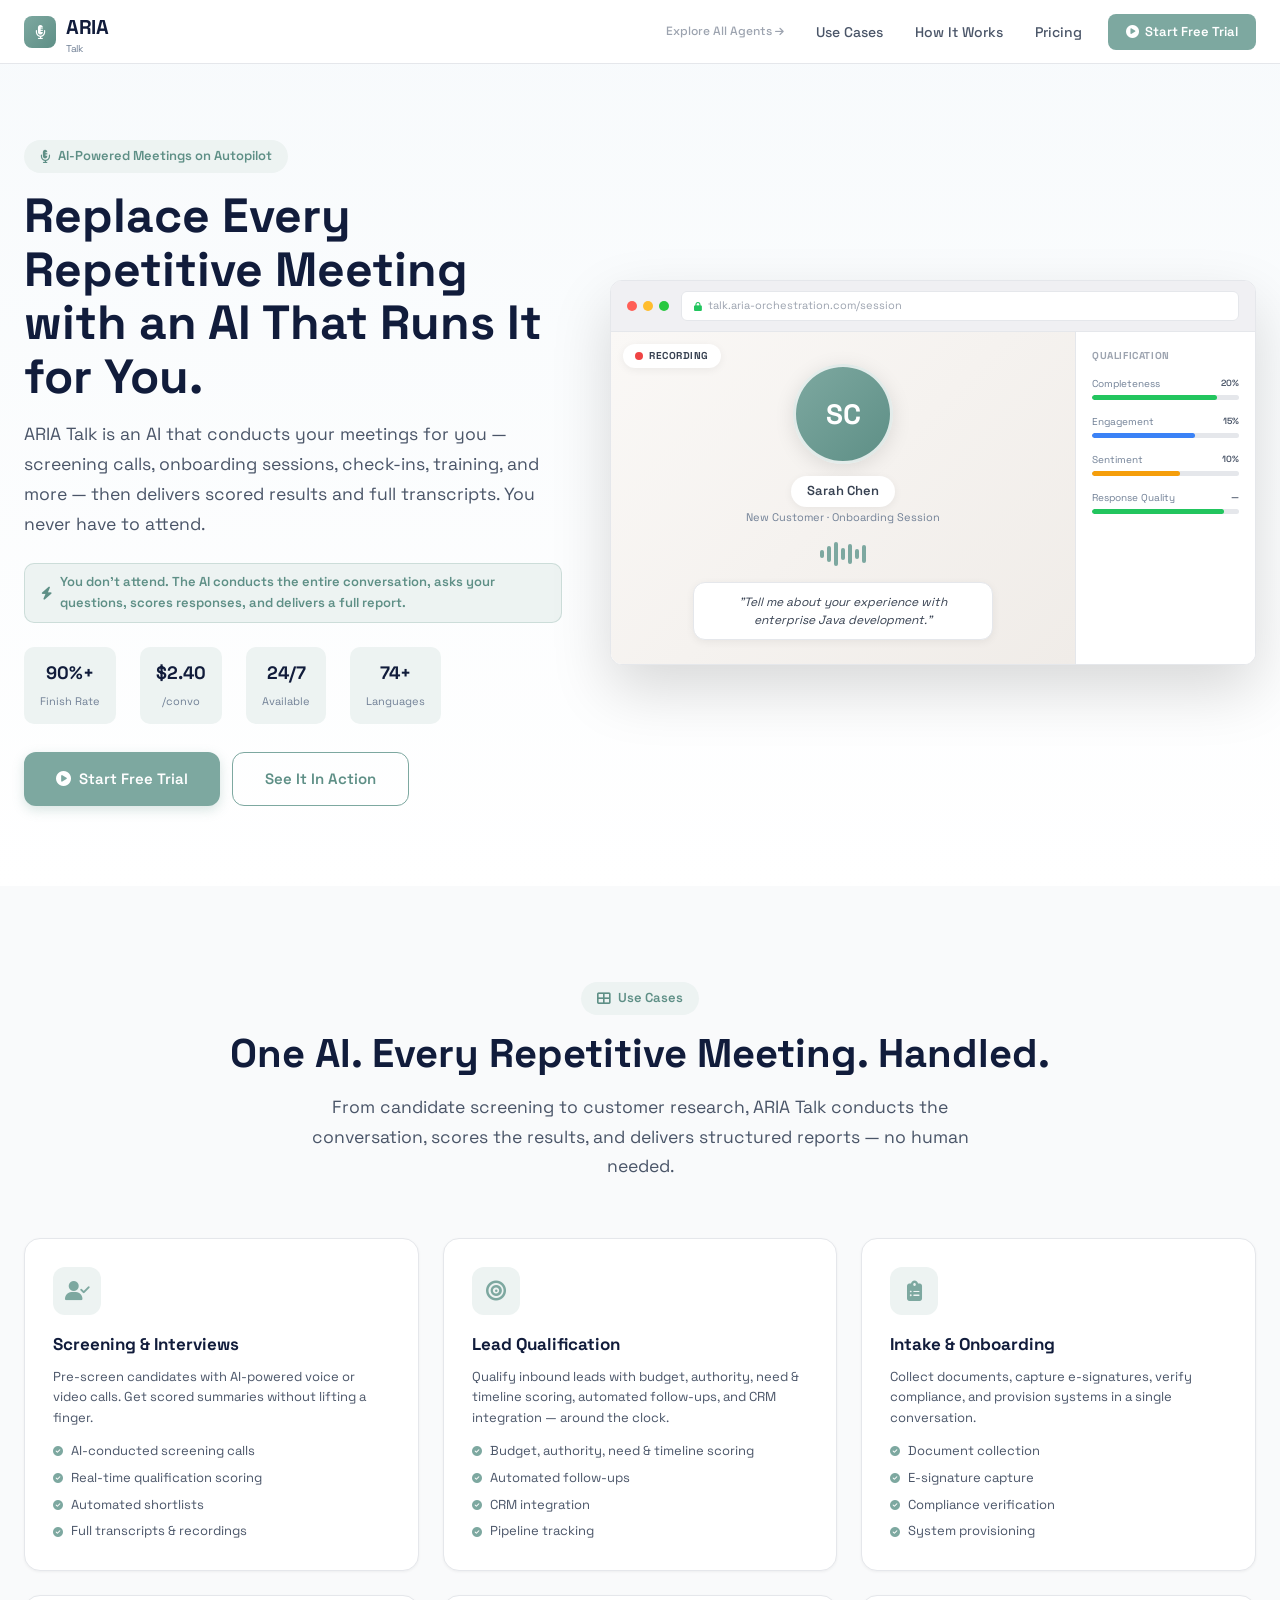
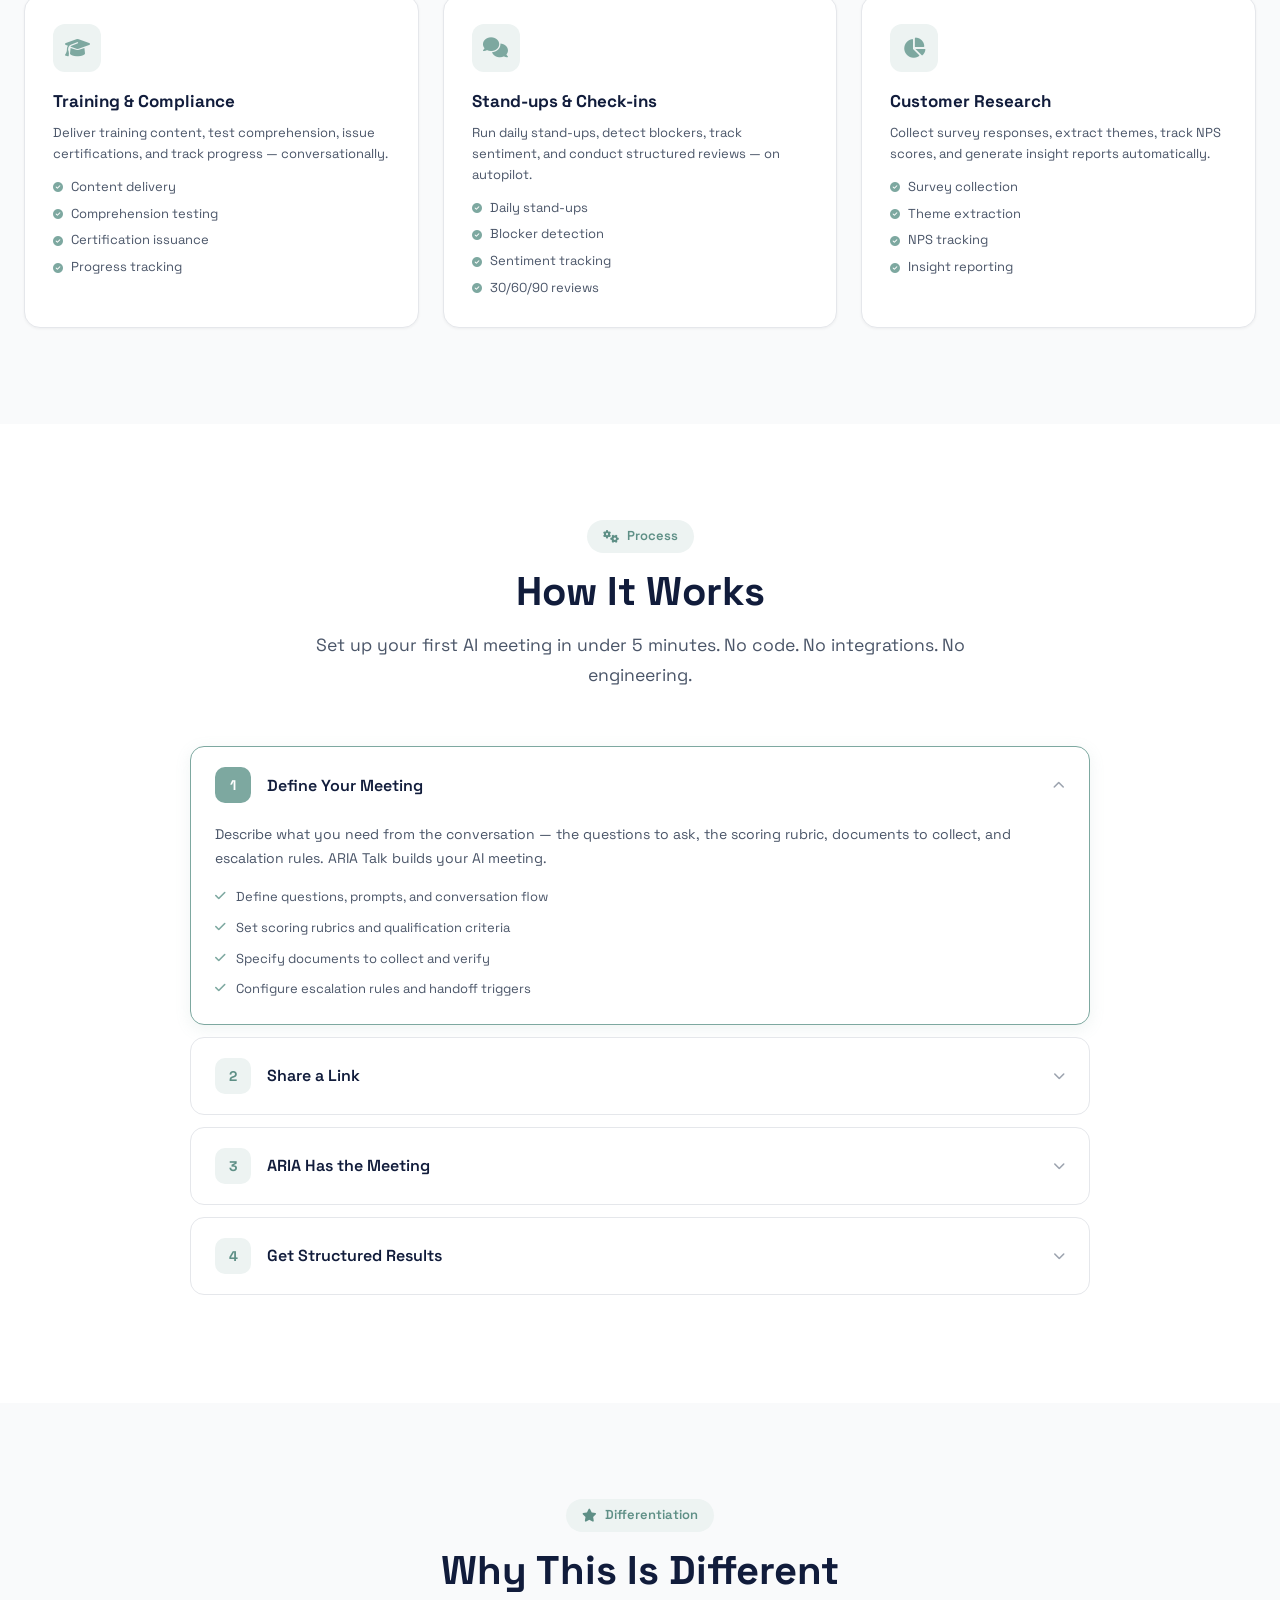
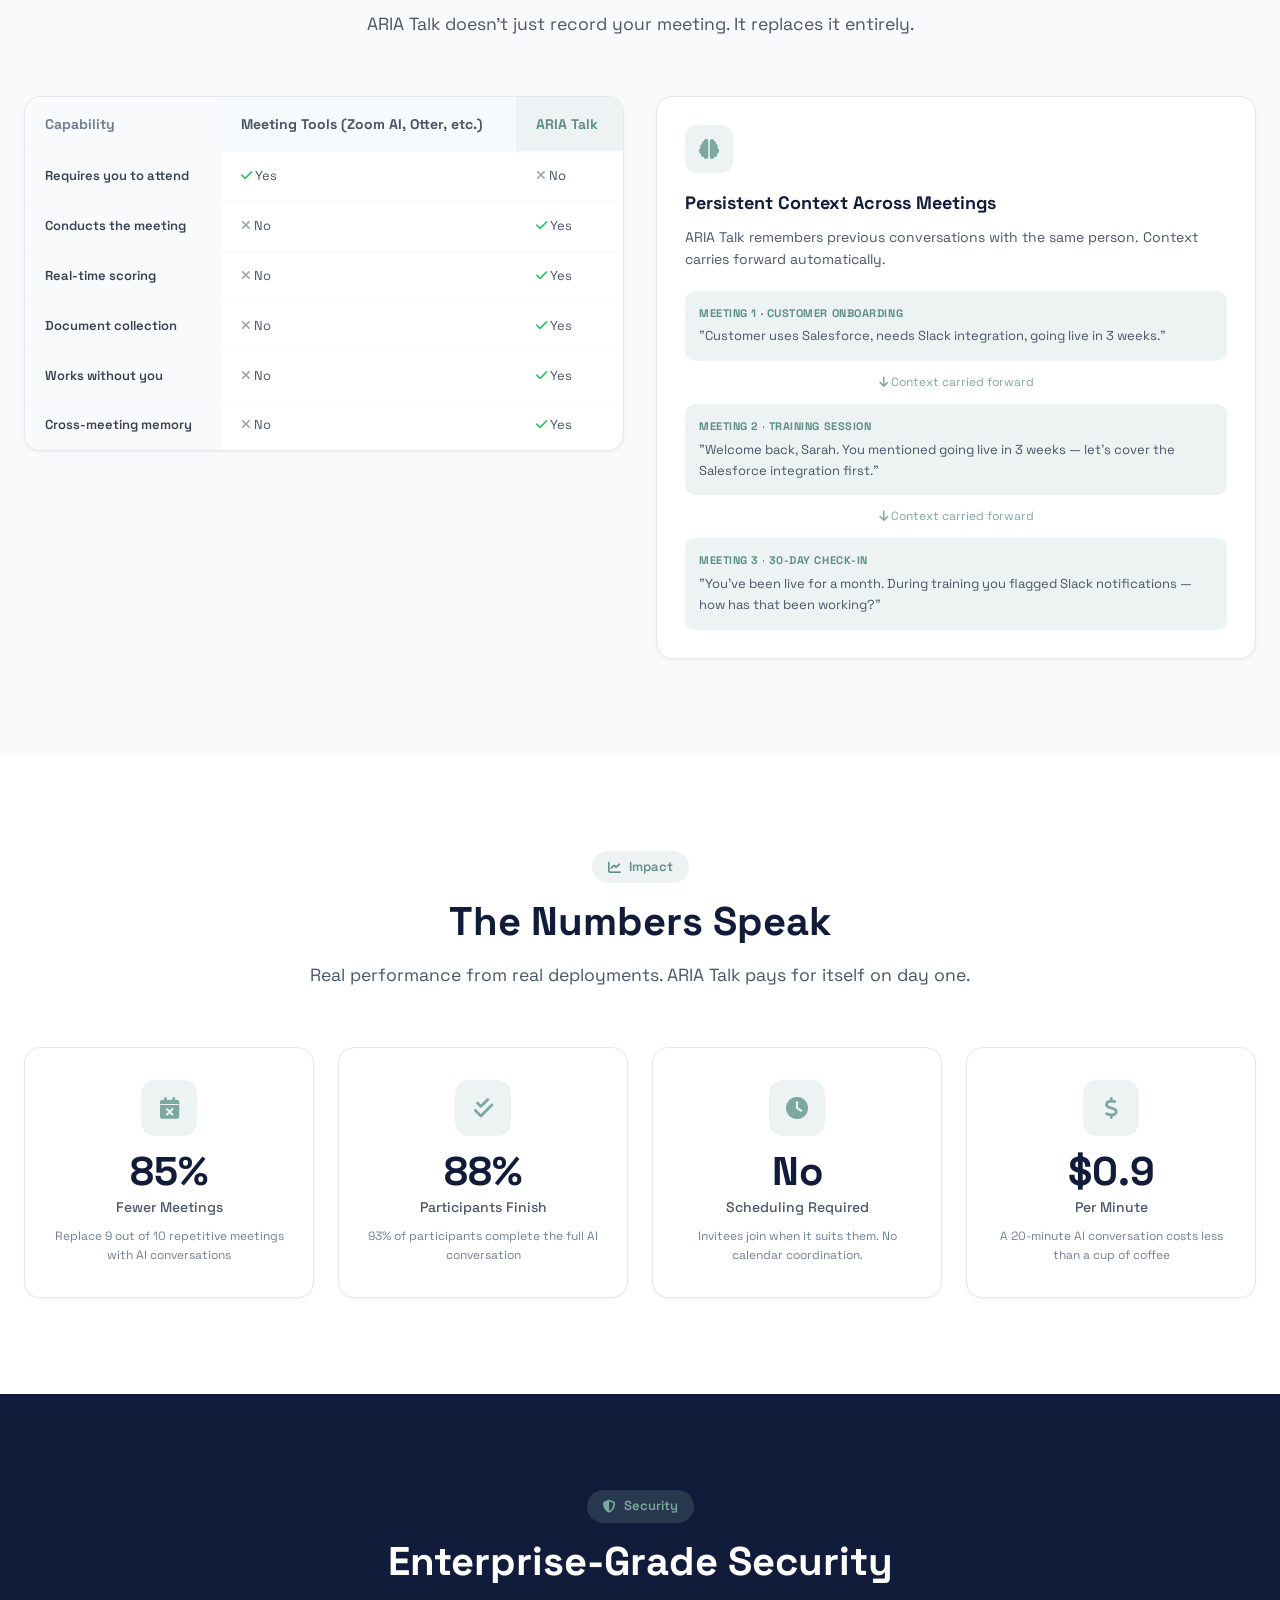
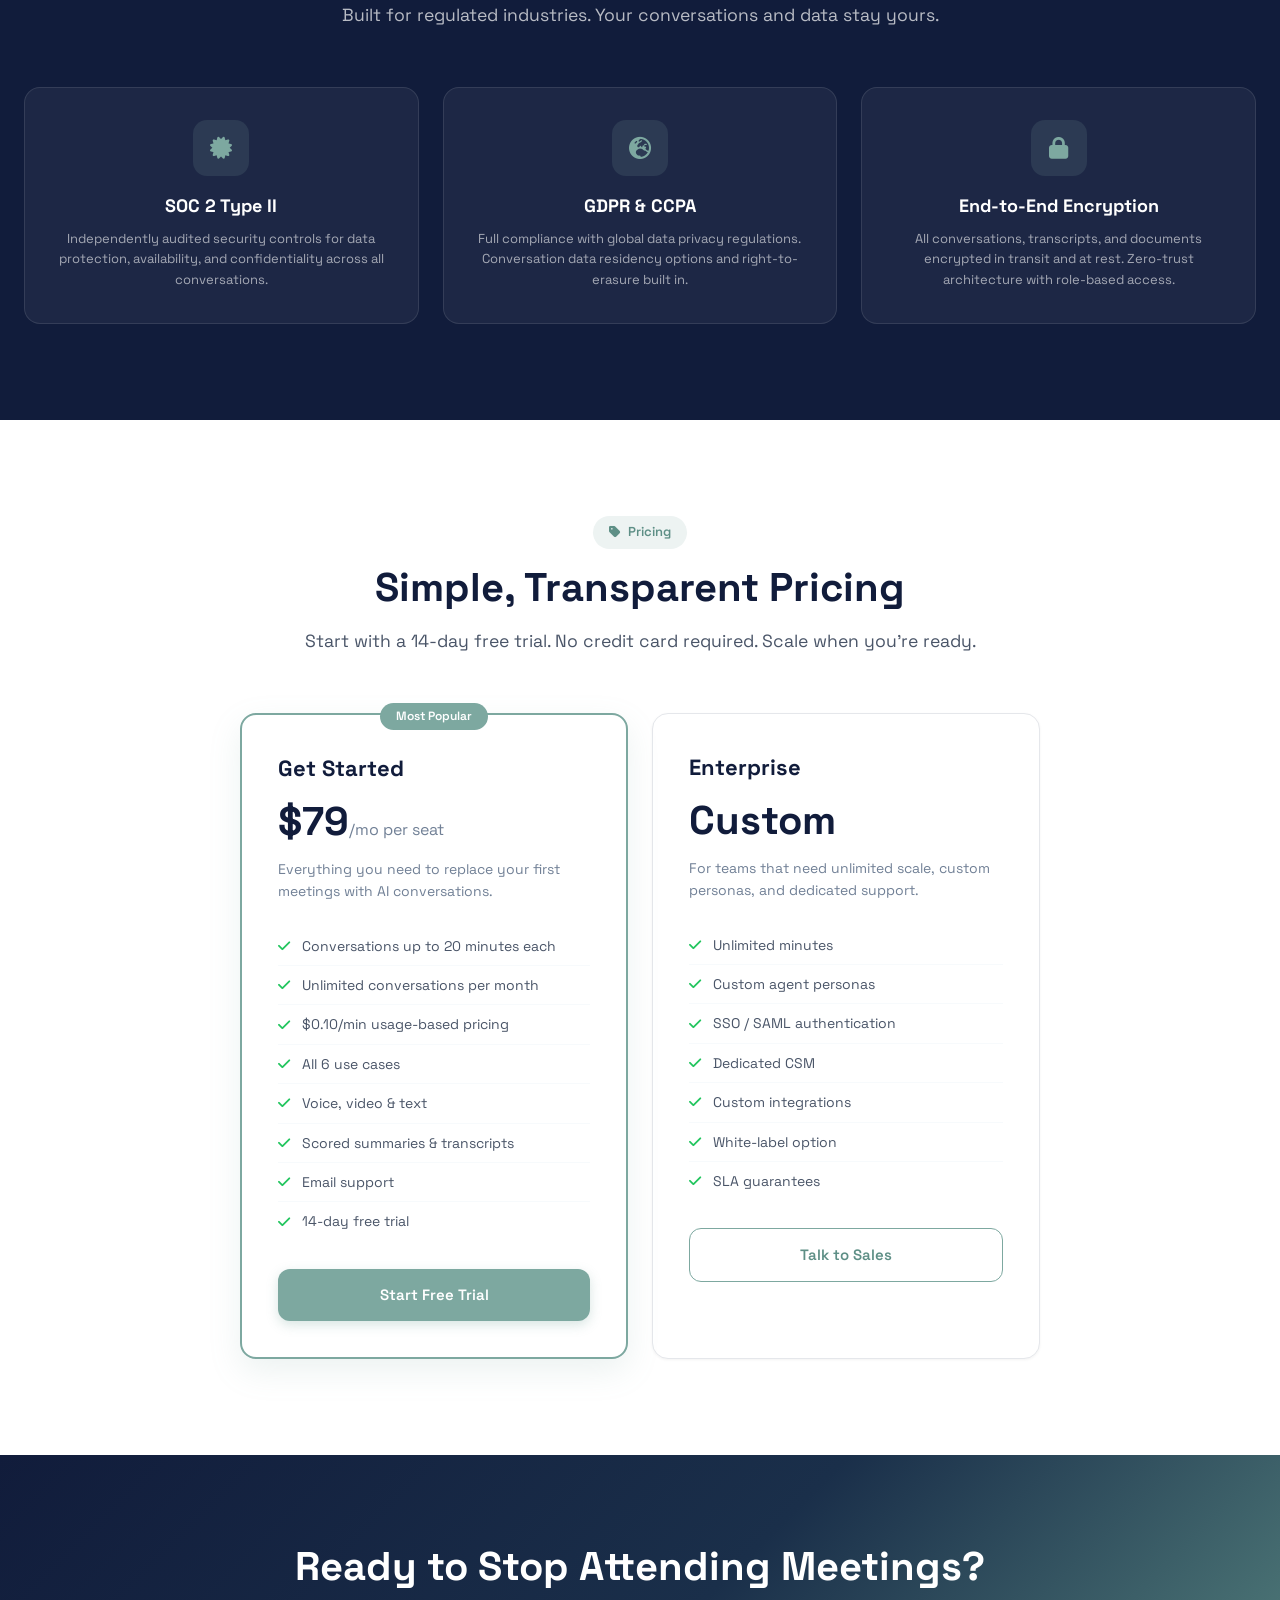
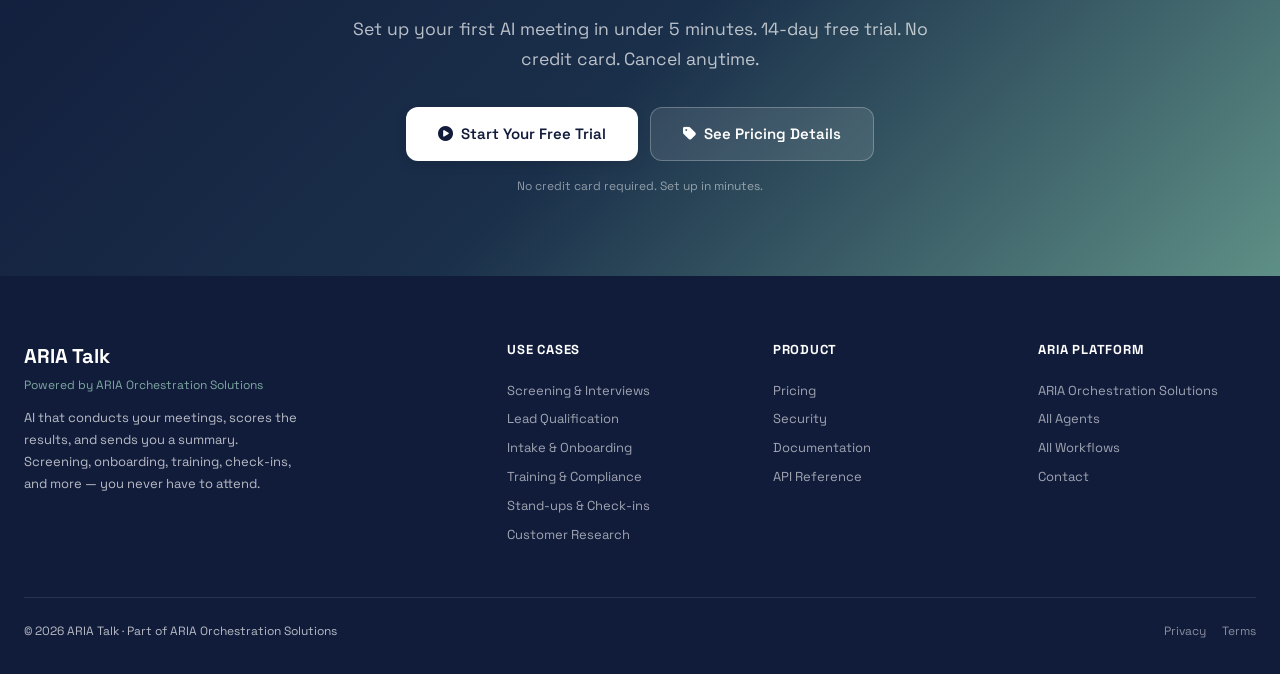
==== commit 066d6f5b: "QA fixes and messaging audit: rewrite copy for cold ad traffic clarity - Fix pricing.html CSS class " ====
--- a/convo/index.html
+++ b/convo/index.html
@@ -3,8 +3,8 @@
 <head>
     <meta charset="UTF-8">
     <meta name="viewport" content="width=device-width, initial-scale=1.0">
-    <title>ARIA Talk — AI Conversational Agent | Replace Your Meetings with AI</title>
-    <meta name="description" content="ARIA Talk is an AI conversational agent that screens, qualifies, onboards, trains, and researches — so you never sit through another repetitive meeting again.">
+    <title>ARIA Talk — AI That Runs Your Meetings For You | Free Trial</title>
+    <meta name="description" content="ARIA Talk conducts your meetings for you and delivers scored results. Replace screening calls, onboarding, training, check-ins and more. Try free for 14 days.">
     <link rel="stylesheet" href="../css/shared.css">
     <link rel="stylesheet" href="../css/marketing.css">
     <link rel="stylesheet" href="https://cdnjs.cloudflare.com/ajax/libs/font-awesome/6.5.1/css/all.min.css">
@@ -25,7 +25,7 @@
             <a href="#use-cases" class="nav-link">Use Cases</a>
             <a href="#how-it-works" class="nav-link">How It Works</a>
             <a href="#pricing" class="nav-link">Pricing</a>
-            <a href="#" class="nav-cta"><i class="fas fa-play-circle"></i> Start Free Trial</a>
+            <a href="signup.html" class="nav-cta"><i class="fas fa-play-circle"></i> Start Free Trial</a>
         </div>
         <button class="nav-mobile"><i class="fas fa-bars"></i></button>
     </div>
@@ -39,16 +39,16 @@
         <div class="convo-hero-grid">
             <!-- Left: Text -->
             <div class="convo-hero-text fade-in-up">
-                <div class="section-tag"><i class="fas fa-microphone-alt"></i> AI Conversational Agent</div>
-                <h1>Replace Your Meeting with an AI Agent.</h1>
-                <p class="subtitle">If you can write down what you need from a meeting, ARIA Talk can have it for you. It calls, qualifies, onboards, trains, checks in, and researches — so you never sit through another repetitive meeting again.</p>
+                <div class="section-tag"><i class="fas fa-microphone-alt"></i> AI-Powered Meetings on Autopilot</div>
+                <h1>Replace Every Repetitive Meeting with an AI That Runs It for You.</h1>
+                <p class="subtitle">ARIA Talk is an AI that conducts your meetings for you — screening calls, onboarding sessions, check-ins, training, and more — then delivers scored results and full transcripts. You never have to attend.</p>
                 <div class="convo-note">
-                    <i class="fas fa-bolt"></i> Not a transcription bot. An AI agent that takes the meeting.
+                    <i class="fas fa-bolt"></i> You don't attend. The AI conducts the entire conversation, asks your questions, scores responses, and delivers a full report.
                 </div>
                 <div class="agent-hero-stats">
                     <div class="agent-hero-stat">
-                        <strong data-counter data-target="90" data-suffix="%+">90%+</strong>
-                        <span>Completion</span>
+                        <strong data-counter data-target="90" data-suffix="%+">0</strong>
+                        <span>Finish Rate</span>
                     </div>
                     <div class="agent-hero-stat">
                         <strong>$2.40</strong>
@@ -59,12 +59,12 @@
                         <span>Available</span>
                     </div>
                     <div class="agent-hero-stat">
-                        <strong data-counter data-target="74" data-suffix="+">74+</strong>
+                        <strong data-counter data-target="74" data-suffix="+">0</strong>
                         <span>Languages</span>
                     </div>
                 </div>
                 <div class="btn-group">
-                    <a href="#" class="btn btn-primary btn-lg"><i class="fas fa-play-circle"></i> Start Free Trial</a>
+                    <a href="signup.html" class="btn btn-primary btn-lg"><i class="fas fa-play-circle"></i> Start Free Trial</a>
                     <a href="#how-it-works" class="btn btn-outline btn-lg">See It In Action</a>
                 </div>
             </div>
@@ -80,9 +80,9 @@
                         <div class="video-mockup">
                             <div class="video-panel">
                                 <div class="recording-badge"><span class="rec-dot"></span> RECORDING</div>
-                                <div class="avatar-circle">JM</div>
-                                <div class="person-name">James Martinez</div>
-                                <div class="person-title">Senior Developer &middot; Screening</div>
+                                <div class="avatar-circle">SC</div>
+                                <div class="person-name">Sarah Chen</div>
+                                <div class="person-title">New Customer &middot; Onboarding Session</div>
                                 <div class="waveform">
                                     <div class="wave-bar"></div>
                                     <div class="wave-bar"></div>
@@ -92,29 +92,29 @@
                                     <div class="wave-bar"></div>
                                     <div class="wave-bar"></div>
                                 </div>
-                                <div class="ai-bubble">"Tell me about your experience with enterprise Java development."</div>
+                                <div class="ai-bubble">"Can you walk me through your current workflow and where you're seeing friction?"</div>
                             </div>
                             <div class="qual-sidebar animate-bars">
                                 <h6>Qualification</h6>
                                 <div class="qual-row">
-                                    <label>Experience <span class="qual-pct">85%</span></label>
+                                    <label>Completeness <span class="qual-pct">85%</span></label>
                                     <div class="qual-bar"><div class="qual-fill green" data-width="85%"></div></div>
                                 </div>
                                 <div class="qual-row">
-                                    <label>Skills Match <span class="qual-pct">70%</span></label>
+                                    <label>Engagement <span class="qual-pct">70%</span></label>
                                     <div class="qual-bar"><div class="qual-fill blue" data-width="70%"></div></div>
                                 </div>
                                 <div class="qual-row">
-                                    <label>Culture Fit <span class="qual-pct">60%</span></label>
+                                    <label>Sentiment <span class="qual-pct">60%</span></label>
                                     <div class="qual-bar"><div class="qual-fill amber" data-width="60%"></div></div>
                                 </div>
                                 <div class="qual-row">
-                                    <label>Availability <span class="qual-pct">90%</span></label>
+                                    <label>Response Quality <span class="qual-pct">90%</span></label>
                                     <div class="qual-bar"><div class="qual-fill green" data-width="90%"></div></div>
                                 </div>
                                 <div class="fit-score" style="opacity:0;transition:opacity 0.6s ease">
                                     <div class="score-val">0%</div>
-                                    <div class="score-label">STRONG FIT</div>
+                                    <div class="score-label">SESSION SCORE</div>
                                 </div>
                             </div>
                         </div>
@@ -132,8 +132,8 @@
     <div class="container">
         <div class="section-header fade-in-up">
             <div class="section-tag"><i class="fas fa-th-large"></i> Use Cases</div>
-            <h2 class="section-title">What ARIA Talk Does</h2>
-            <p class="section-subtitle">Six departments. One AI agent. Every repetitive meeting replaced with a structured, scored conversation.</p>
+            <h2 class="section-title">One AI. Every Repetitive Meeting. Handled.</h2>
+            <p class="section-subtitle">From candidate screening to customer research, ARIA Talk conducts the conversation, scores the results, and delivers structured reports — no human needed.</p>
         </div>
         <div class="dept-grid">
             <!-- Card 1: Screening -->
@@ -152,9 +152,9 @@
             <div class="dept-card fade-in-up delay-2">
                 <div class="card-icon green"><i class="fas fa-bullseye"></i></div>
                 <h3>Lead Qualification</h3>
-                <p>Qualify inbound leads with BANT scoring, automated follow-ups, and CRM integration — around the clock.</p>
+                <p>Qualify inbound leads with budget, authority, need & timeline scoring, automated follow-ups, and CRM integration — around the clock.</p>
                 <ul>
-                    <li><i class="fas fa-check-circle"></i> BANT scoring framework</li>
+                    <li><i class="fas fa-check-circle"></i> Budget, authority, need & timeline scoring</li>
                     <li><i class="fas fa-check-circle"></i> Automated follow-ups</li>
                     <li><i class="fas fa-check-circle"></i> CRM integration</li>
                     <li><i class="fas fa-check-circle"></i> Pipeline tracking</li>
@@ -220,7 +220,7 @@
         <div class="section-header fade-in-up">
             <div class="section-tag"><i class="fas fa-cogs"></i> Process</div>
             <h2 class="section-title">How It Works</h2>
-            <p class="section-subtitle">From setup to structured results in four simple steps. No engineering required.</p>
+            <p class="section-subtitle">Set up your first AI meeting in under 5 minutes. No code. No integrations. No engineering.</p>
         </div>
         <div class="steps-accordion fade-in-up">
             <div class="step-item active">
@@ -230,7 +230,7 @@
                     <i class="fas fa-chevron-down step-toggle"></i>
                 </div>
                 <div class="step-body">
-                    <p>Describe what you need from the conversation — the questions to ask, the scoring rubric, documents to collect, and escalation rules. ARIA Talk builds the agent.</p>
+                    <p>Describe what you need from the conversation — the questions to ask, the scoring rubric, documents to collect, and escalation rules. ARIA Talk builds your AI meeting.</p>
                     <div class="step-features">
                         <div class="step-feature"><i class="fas fa-check"></i> Define questions, prompts, and conversation flow</div>
                         <div class="step-feature"><i class="fas fa-check"></i> Set scoring rubrics and qualification criteria</div>
@@ -308,11 +308,16 @@
                     <thead>
                         <tr>
                             <th>Capability</th>
-                            <th>Transcription Bots</th>
+                            <th>Meeting Tools (Zoom AI, Otter, etc.)</th>
                             <th>ARIA Talk</th>
                         </tr>
                     </thead>
                     <tbody>
+                        <tr>
+                            <td>Requires you to attend</td>
+                            <td><i class="fas fa-check"></i> Yes</td>
+                            <td><i class="fas fa-times"></i> No</td>
+                        </tr>
                         <tr>
                             <td>Conducts the meeting</td>
                             <td><i class="fas fa-times"></i> No</td>
@@ -349,18 +354,18 @@
                 <p style="margin-bottom:20px">ARIA Talk remembers previous conversations with the same person. Context carries forward automatically.</p>
                 <div style="display:flex;flex-direction:column;gap:12px">
                     <div style="background:var(--aria-light-green);border-radius:10px;padding:14px">
-                        <div style="font-size:11px;font-weight:700;color:var(--aria-green-dark);text-transform:uppercase;letter-spacing:0.05em;margin-bottom:4px">Meeting 1 &middot; Screening</div>
-                        <div style="font-size:13px;color:var(--gray-600)">"Candidate mentioned 5 years Java experience, prefers remote, available in 2 weeks."</div>
+                        <div style="font-size:11px;font-weight:700;color:var(--aria-green-dark);text-transform:uppercase;letter-spacing:0.05em;margin-bottom:4px">Meeting 1 &middot; Customer Onboarding</div>
+                        <div style="font-size:13px;color:var(--gray-600)">"Customer uses Salesforce, needs Slack integration, going live in 3 weeks."</div>
                     </div>
                     <div style="text-align:center;color:var(--aria-green);font-size:12px"><i class="fas fa-arrow-down"></i> Context carried forward</div>
                     <div style="background:var(--aria-light-green);border-radius:10px;padding:14px">
-                        <div style="font-size:11px;font-weight:700;color:var(--aria-green-dark);text-transform:uppercase;letter-spacing:0.05em;margin-bottom:4px">Meeting 2 &middot; Onboarding</div>
-                        <div style="font-size:13px;color:var(--gray-600)">"Welcome back, James. Last time you mentioned starting in 2 weeks — is that still the plan?"</div>
+                        <div style="font-size:11px;font-weight:700;color:var(--aria-green-dark);text-transform:uppercase;letter-spacing:0.05em;margin-bottom:4px">Meeting 2 &middot; Training Session</div>
+                        <div style="font-size:13px;color:var(--gray-600)">"Welcome back, Sarah. You mentioned going live in 3 weeks — let's cover the Salesforce integration first."</div>
                     </div>
                     <div style="text-align:center;color:var(--aria-green);font-size:12px"><i class="fas fa-arrow-down"></i> Context carried forward</div>
                     <div style="background:var(--aria-light-green);border-radius:10px;padding:14px">
                         <div style="font-size:11px;font-weight:700;color:var(--aria-green-dark);text-transform:uppercase;letter-spacing:0.05em;margin-bottom:4px">Meeting 3 &middot; 30-Day Check-in</div>
-                        <div style="font-size:13px;color:var(--gray-600)">"You're now 30 days in. During onboarding you flagged wanting mentorship — how has that been going?"</div>
+                        <div style="font-size:13px;color:var(--gray-600)">"You've been live for a month. During training you flagged Slack notifications — how has that been working?"</div>
                     </div>
                 </div>
             </div>
@@ -388,8 +393,8 @@
             <div class="stat-card">
                 <div class="stat-card-icon"><i class="fas fa-check-double"></i></div>
                 <div class="stat-card-val" data-counter data-target="93" data-suffix="%">0</div>
-                <div class="stat-card-label">Completion Rate</div>
-                <div class="stat-card-desc">Participants finish the full conversation 93% of the time</div>
+                <div class="stat-card-label">Participants Finish</div>
+                <div class="stat-card-desc">93% of participants complete the full AI conversation</div>
             </div>
             <div class="stat-card">
                 <div class="stat-card-icon"><i class="fas fa-clock"></i></div>
@@ -399,7 +404,7 @@
             </div>
             <div class="stat-card">
                 <div class="stat-card-icon"><i class="fas fa-dollar-sign"></i></div>
-                <div class="stat-card-val" data-counter data-target="10" data-prefix="$0.">$0.10</div>
+                <div class="stat-card-val" data-counter data-target="10" data-prefix="$0.">0</div>
                 <div class="stat-card-label">Per Minute</div>
                 <div class="stat-card-desc">A 20-minute AI conversation costs less than a cup of coffee</div>
             </div>
@@ -410,7 +415,7 @@
 <!-- ============================================================
      6. ENTERPRISE SECURITY
      ============================================================ -->
-<section class="section section-dark">
+<section id="security" class="section section-dark">
     <div class="container">
         <div class="section-header fade-in-up">
             <div class="section-tag"><i class="fas fa-shield-alt"></i> Security</div>
@@ -455,15 +460,16 @@
                 <div class="price">$79<span>/mo per seat</span></div>
                 <p class="desc">Everything you need to replace your first meetings with AI conversations.</p>
                 <ul class="pricing-features">
-                    <li><i class="fas fa-check"></i> 20 min AI conversation time included</li>
-                    <li><i class="fas fa-check"></i> $0.10/min overage</li>
+                    <li><i class="fas fa-check"></i> Conversations up to 20 minutes each</li>
+                    <li><i class="fas fa-check"></i> Unlimited conversations per month</li>
+                    <li><i class="fas fa-check"></i> $0.10/min usage-based pricing</li>
                     <li><i class="fas fa-check"></i> All 6 use cases</li>
                     <li><i class="fas fa-check"></i> Voice, video &amp; text</li>
                     <li><i class="fas fa-check"></i> Scored summaries &amp; transcripts</li>
                     <li><i class="fas fa-check"></i> Email support</li>
                     <li><i class="fas fa-check"></i> 14-day free trial</li>
                 </ul>
-                <a href="#" class="btn btn-primary btn-lg">Start Free Trial</a>
+                <a href="signup.html" class="btn btn-primary btn-lg">Start Free Trial</a>
             </div>
             <!-- Enterprise -->
             <div class="pricing-card">
@@ -479,7 +485,7 @@
                     <li><i class="fas fa-check"></i> White-label option</li>
                     <li><i class="fas fa-check"></i> SLA guarantees</li>
                 </ul>
-                <a href="#" class="btn btn-outline btn-lg">Talk to Sales</a>
+                <a href="pricing.html" class="btn btn-outline btn-lg">Talk to Sales</a>
             </div>
         </div>
     </div>
@@ -490,13 +496,13 @@
      ============================================================ -->
 <section class="cta-section">
     <div class="container fade-in-up">
-        <h2>Replace Your Next Meeting</h2>
-        <p>If you can write down what you need from a meeting, ARIA Talk can have it for you. Start your 14-day free trial today.</p>
+        <h2>Ready to Stop Attending Meetings?</h2>
+        <p>Set up your first AI meeting in under 5 minutes. 14-day free trial. No credit card. Cancel anytime.</p>
         <div class="btn-group">
-            <a href="#" class="btn btn-white btn-lg"><i class="fas fa-play-circle"></i> Start Free Trial</a>
-            <a href="#" class="btn btn-ghost btn-lg"><i class="fas fa-calendar-alt"></i> Talk to Sales</a>
-        </div>
-        <div class="cta-sub">Part of <a href="../" style="color:var(--aria-green);text-decoration:underline">ARIA Orchestration Solutions</a></div>
+            <a href="signup.html" class="btn btn-white btn-lg"><i class="fas fa-play-circle"></i> Start Your Free Trial</a>
+            <a href="#pricing" class="btn btn-ghost btn-lg"><i class="fas fa-tag"></i> See Pricing Details</a>
+        </div>
+        <div class="cta-sub">No credit card required. Set up in minutes.</div>
     </div>
 </section>
 
@@ -509,7 +515,7 @@
             <div class="footer-brand">
                 <div class="footer-brand-name">ARIA Talk</div>
                 <div class="footer-brand-sub">Powered by ARIA Orchestration Solutions</div>
-                <p>AI conversational agent that screens, qualifies, onboards, trains, checks in, and researches — so you never sit through another repetitive meeting again.</p>
+                <p>AI that conducts your meetings, scores the results, and sends you a summary. Screening, onboarding, training, check-ins, and more — you never have to attend.</p>
             </div>
             <div class="footer-col">
                 <h4>Use Cases</h4>
@@ -523,7 +529,7 @@
             <div class="footer-col">
                 <h4>Product</h4>
                 <a href="#pricing">Pricing</a>
-                <a href="#">Security</a>
+                <a href="#security">Security</a>
                 <a href="#">Documentation</a>
                 <a href="#">API Reference</a>
             </div>
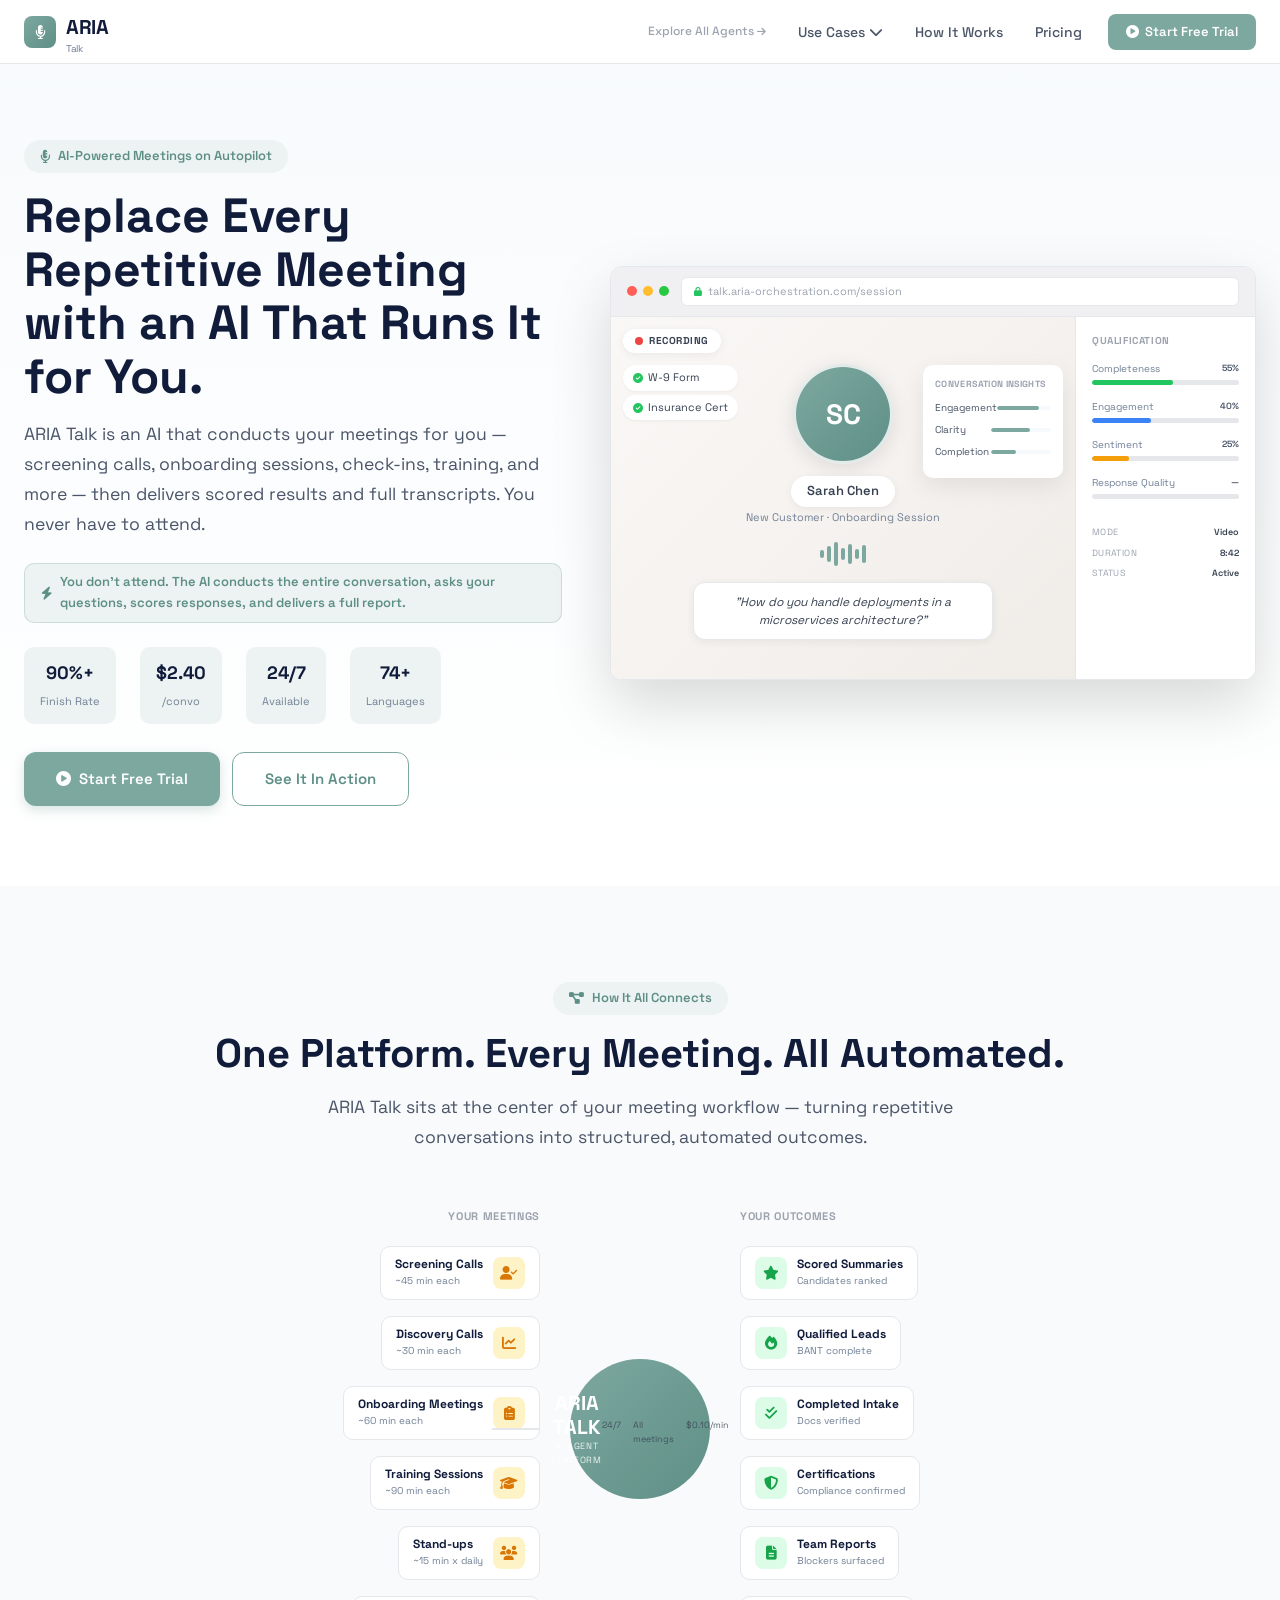
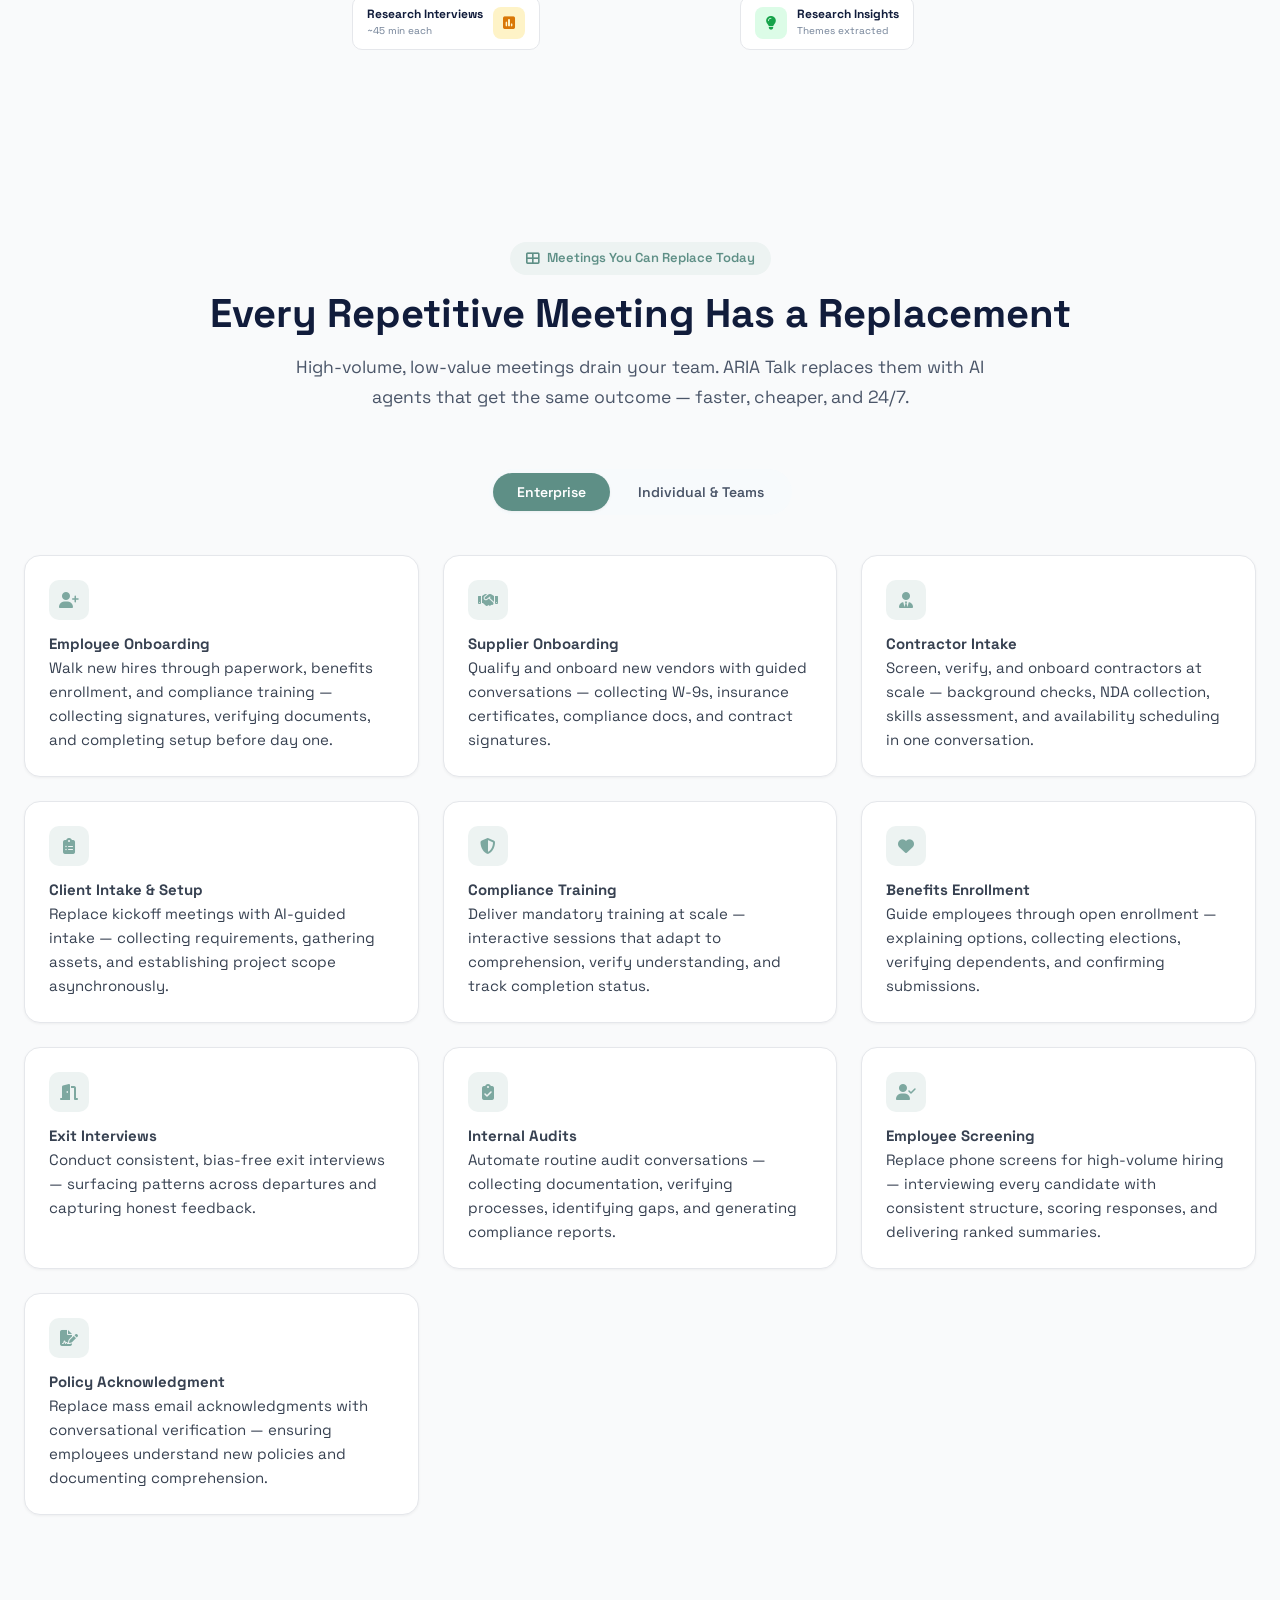
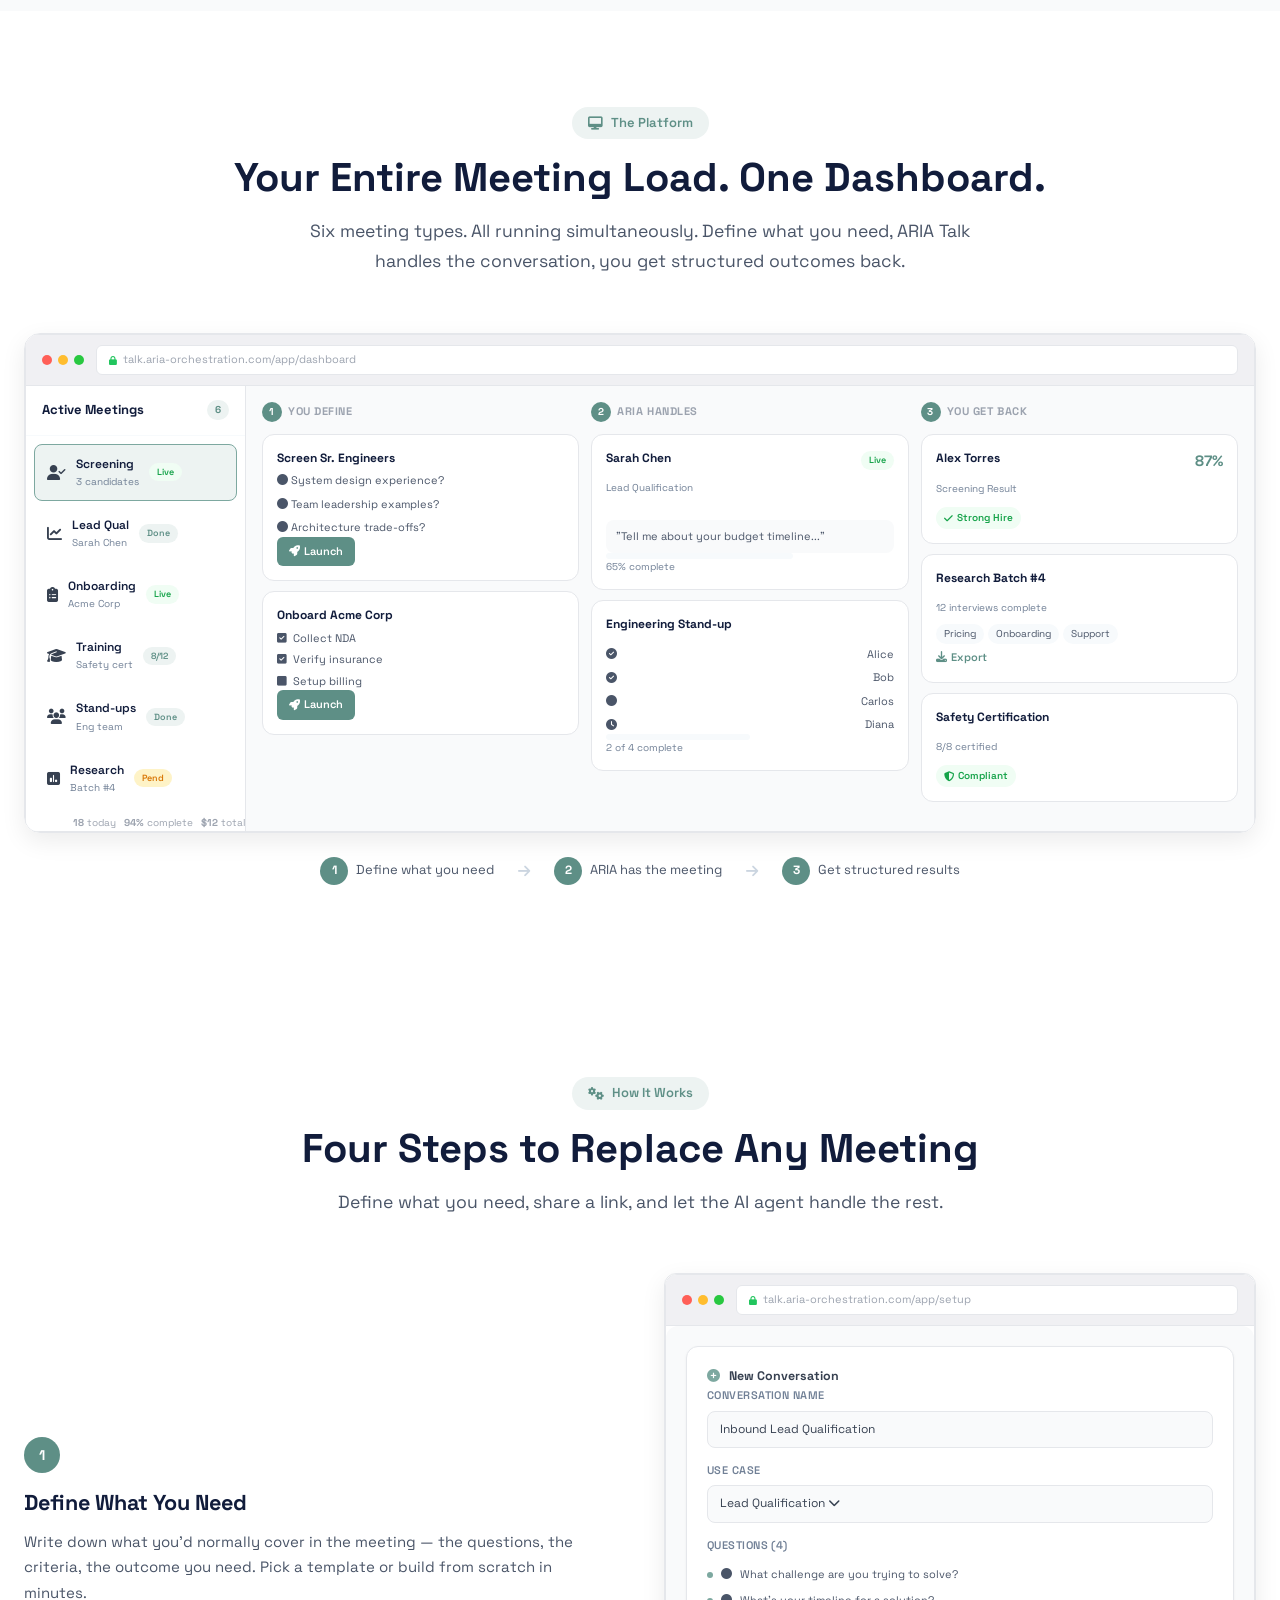
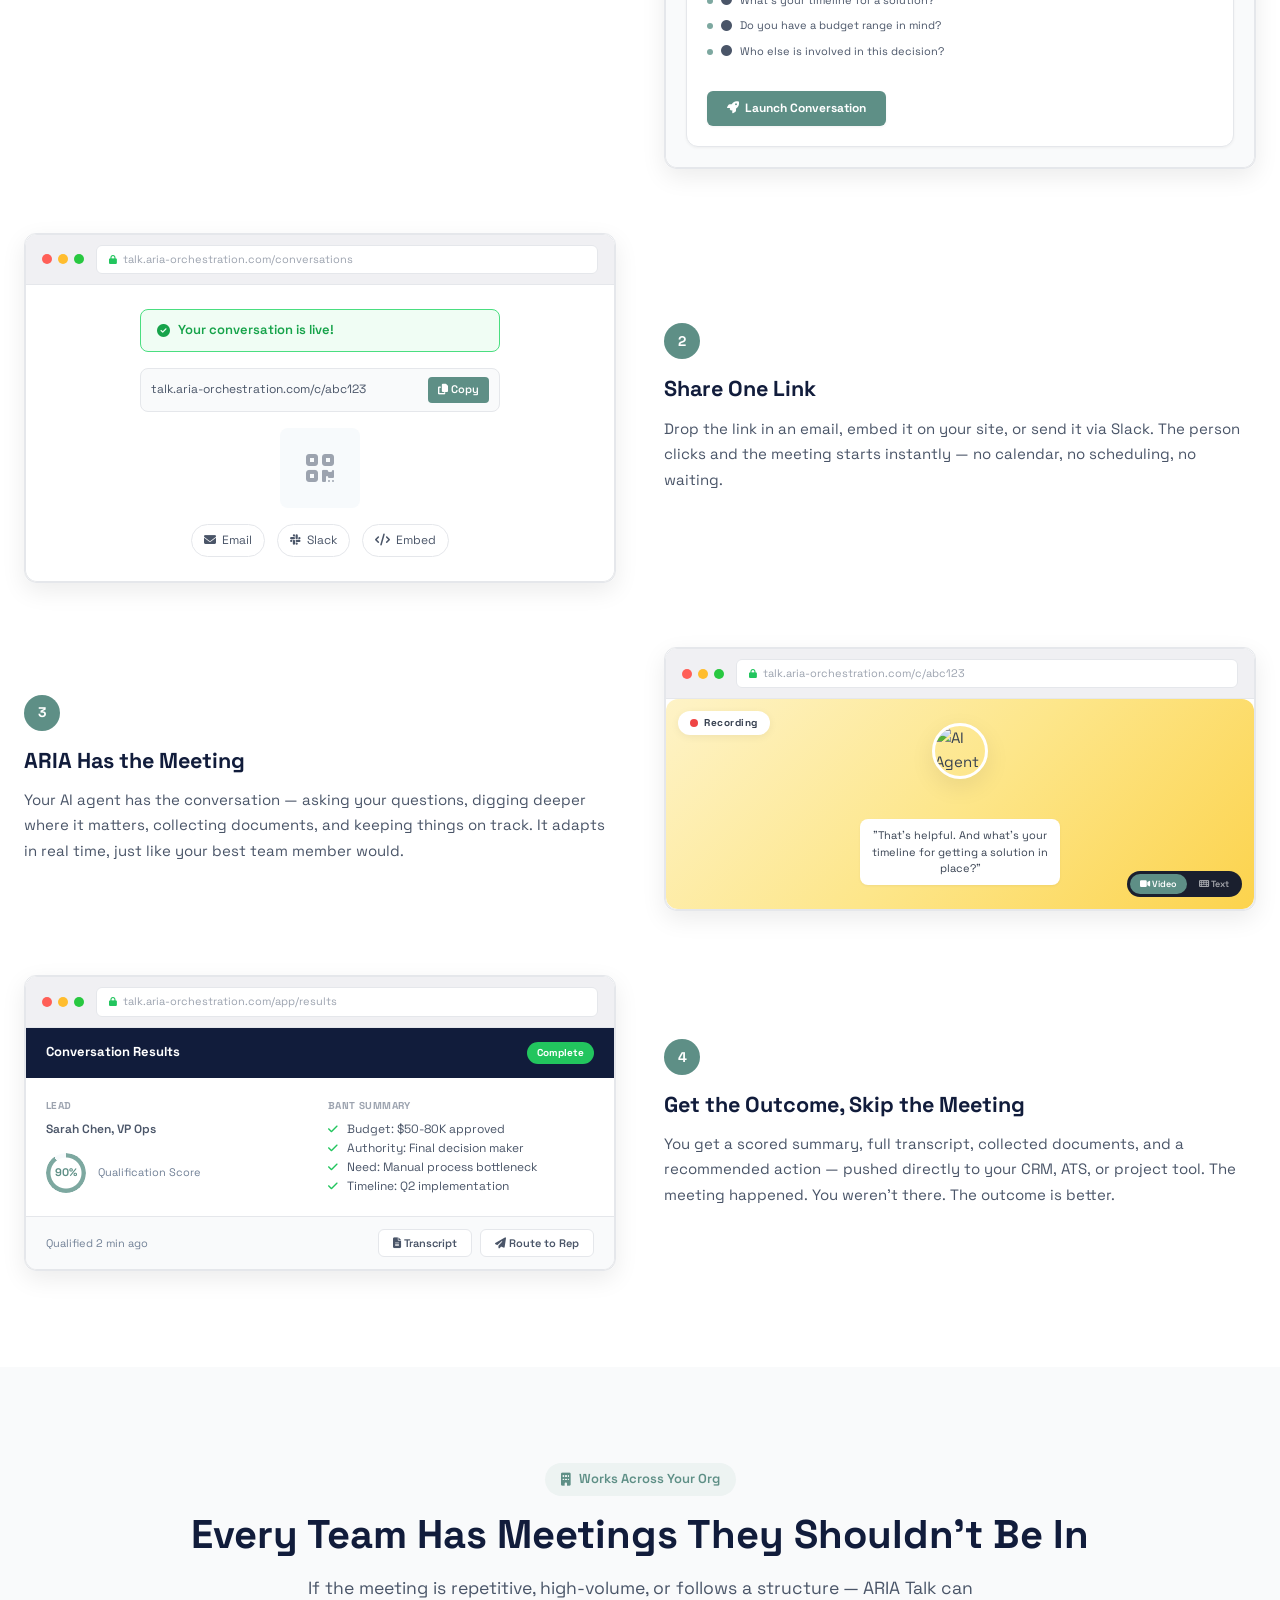
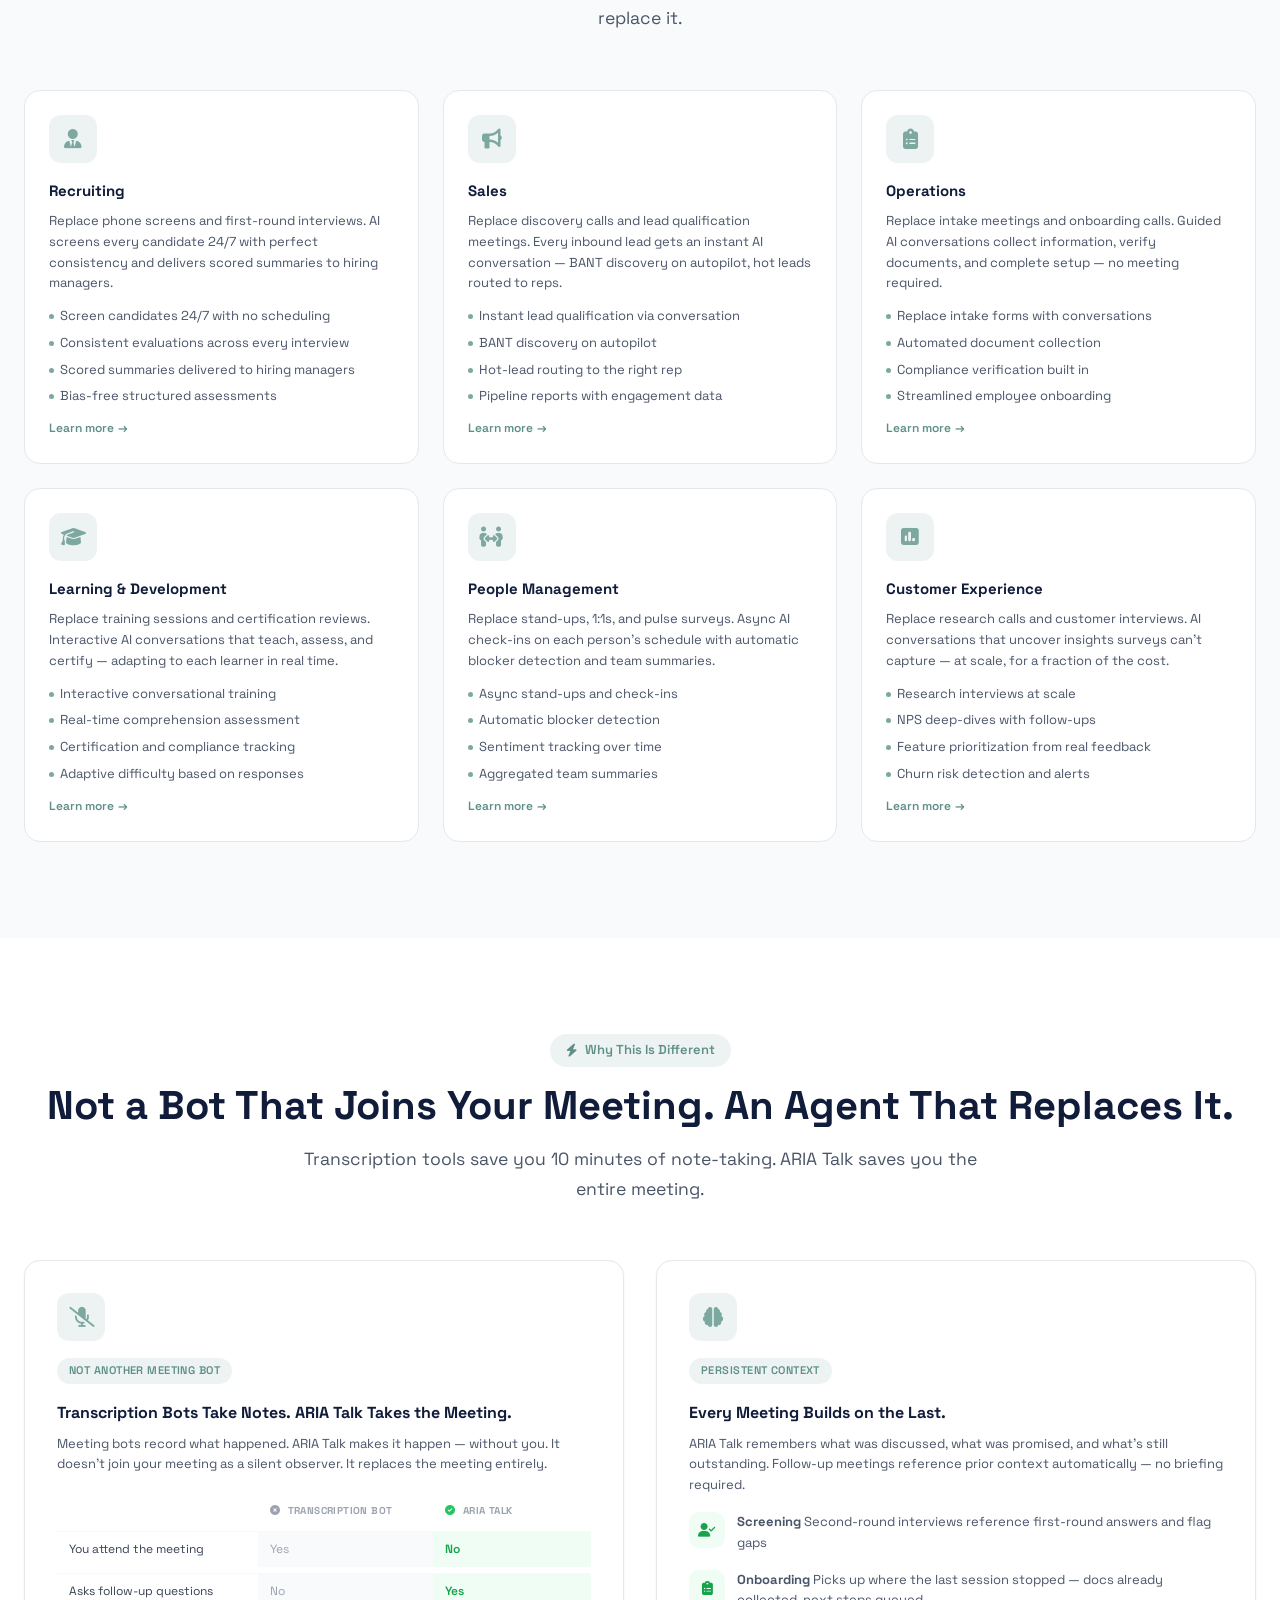
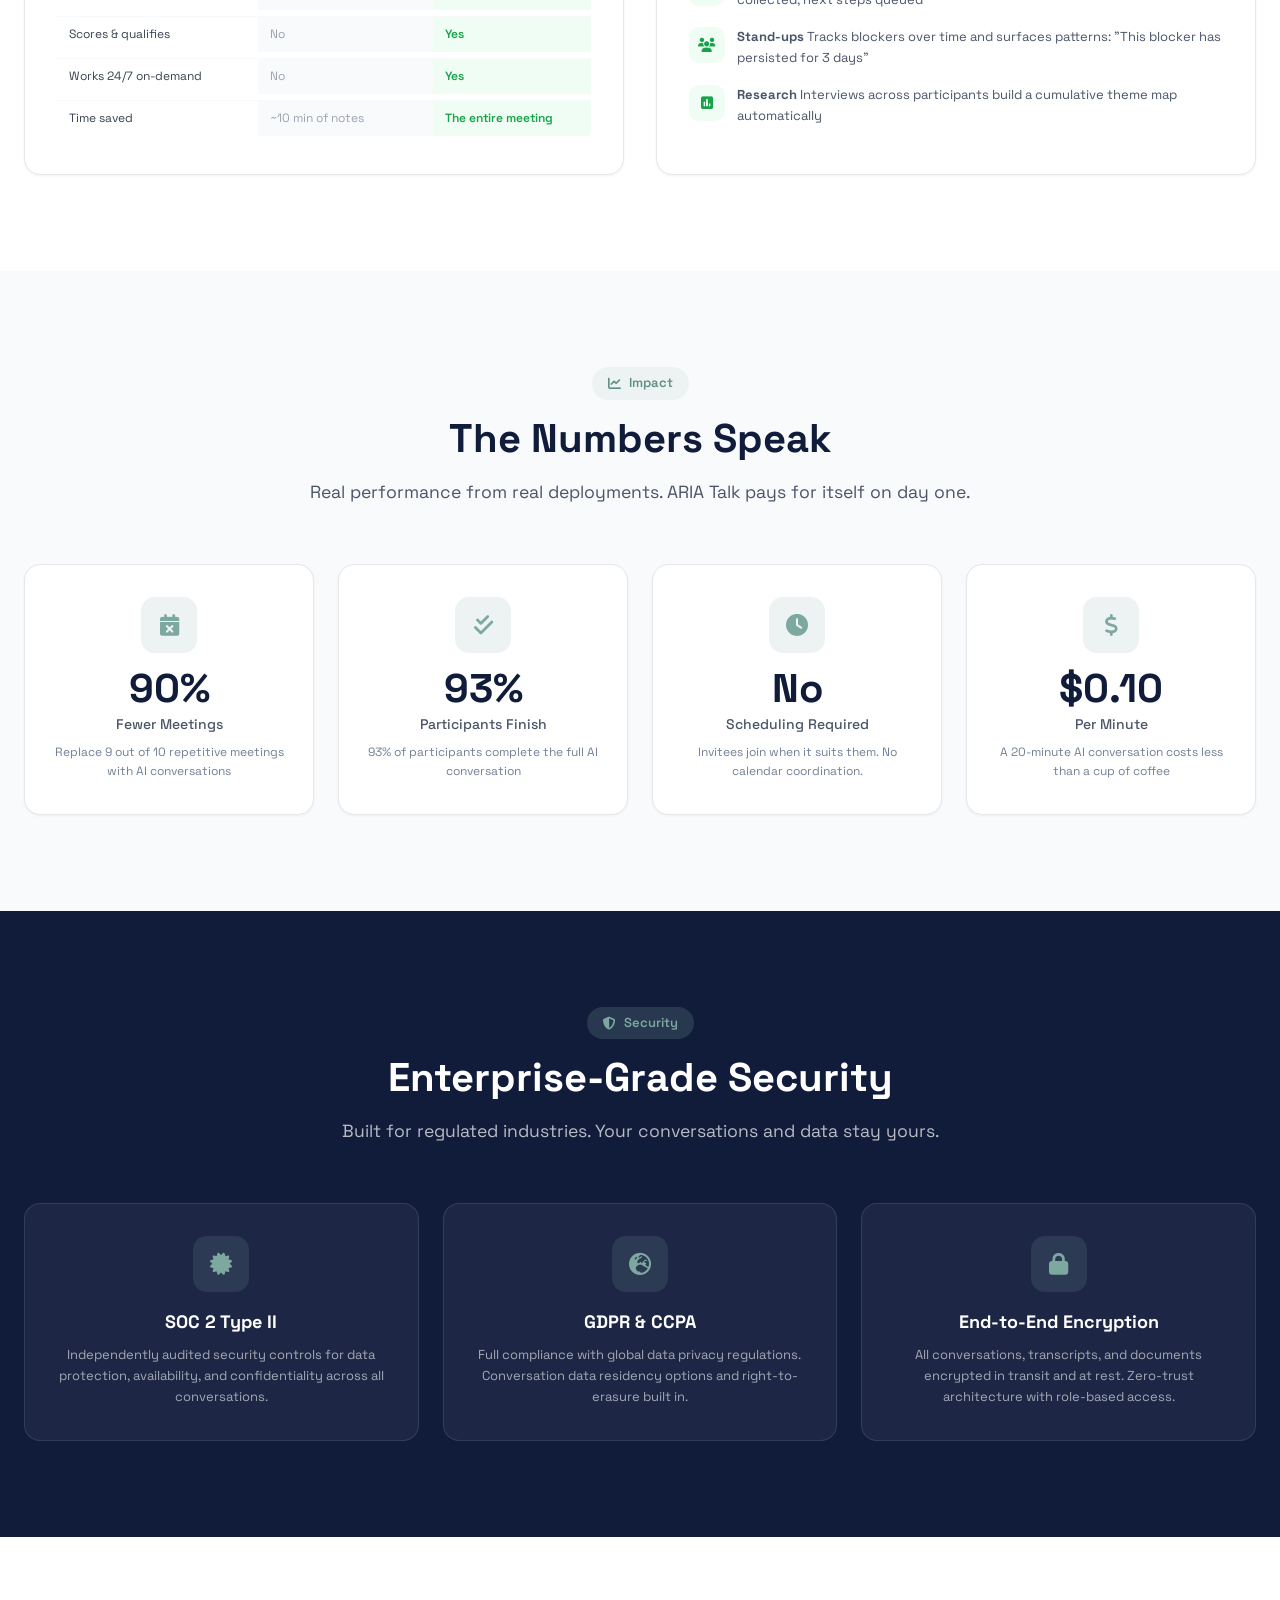
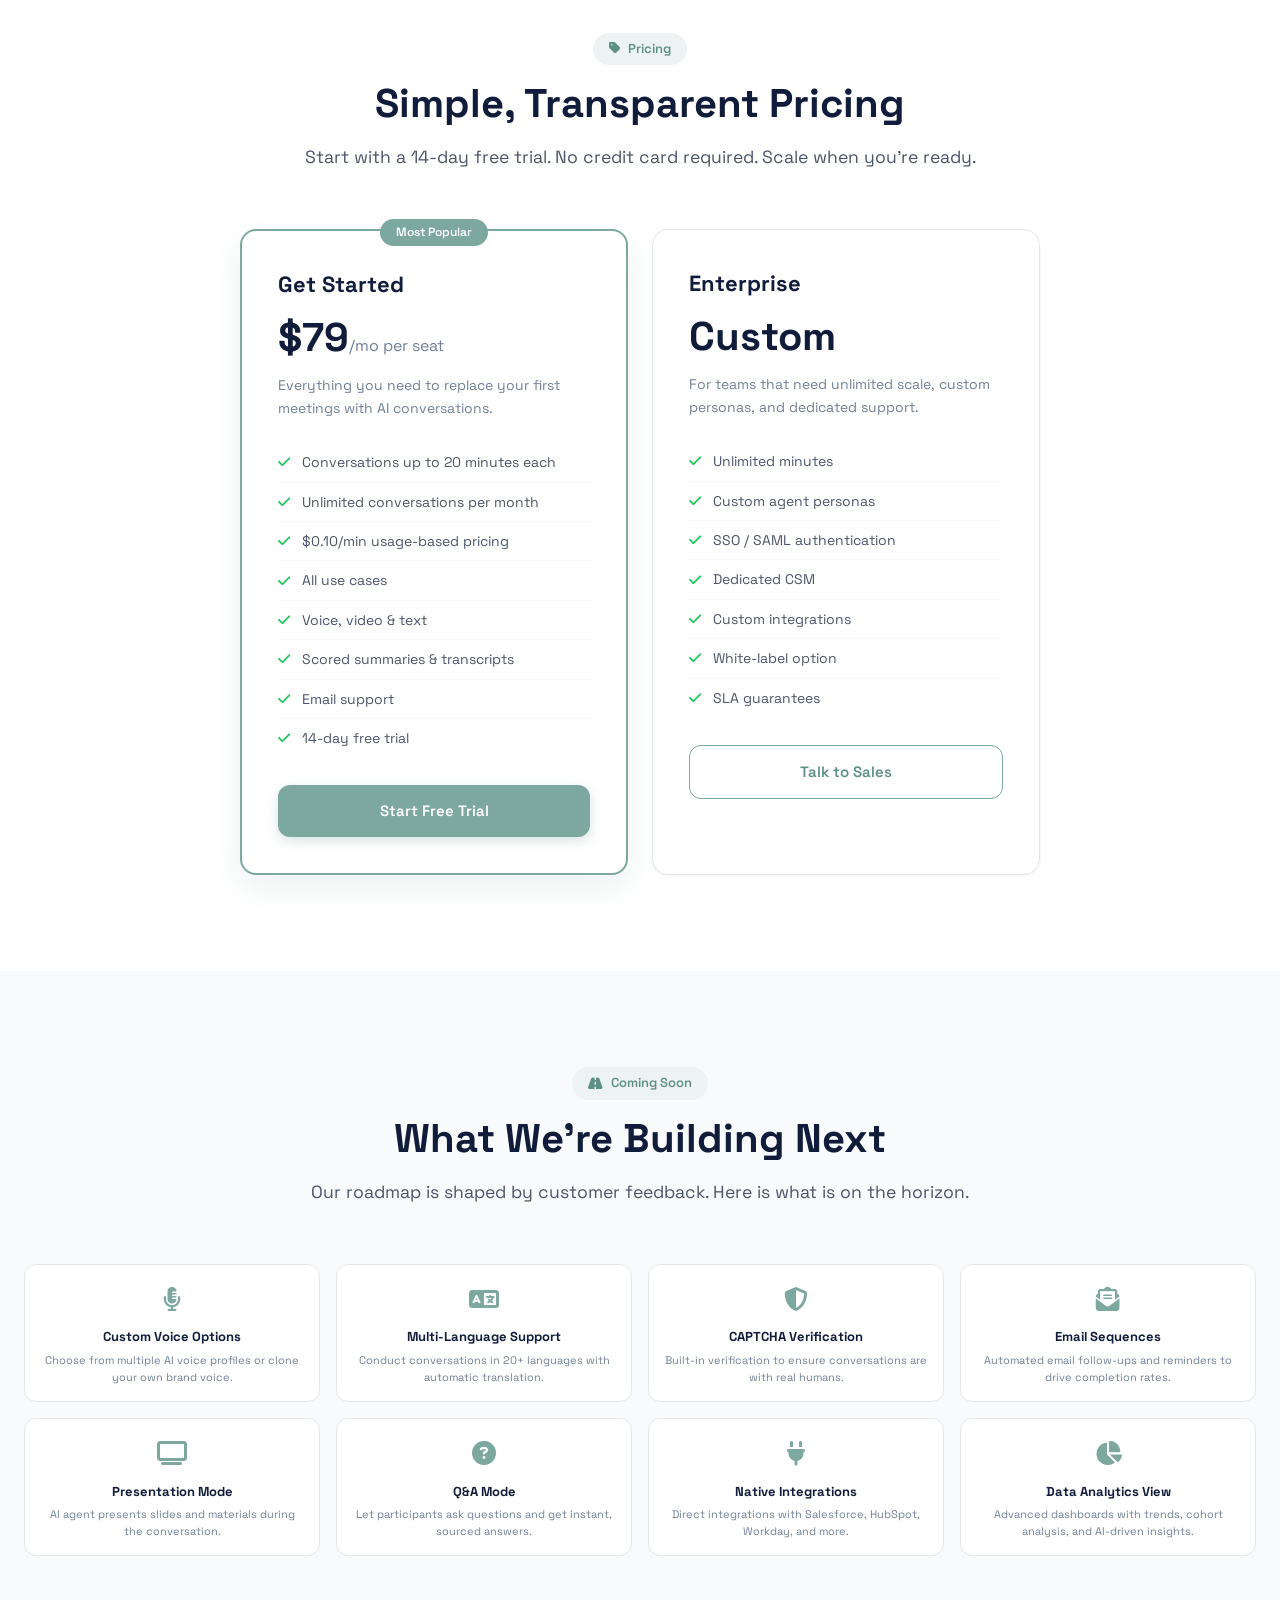
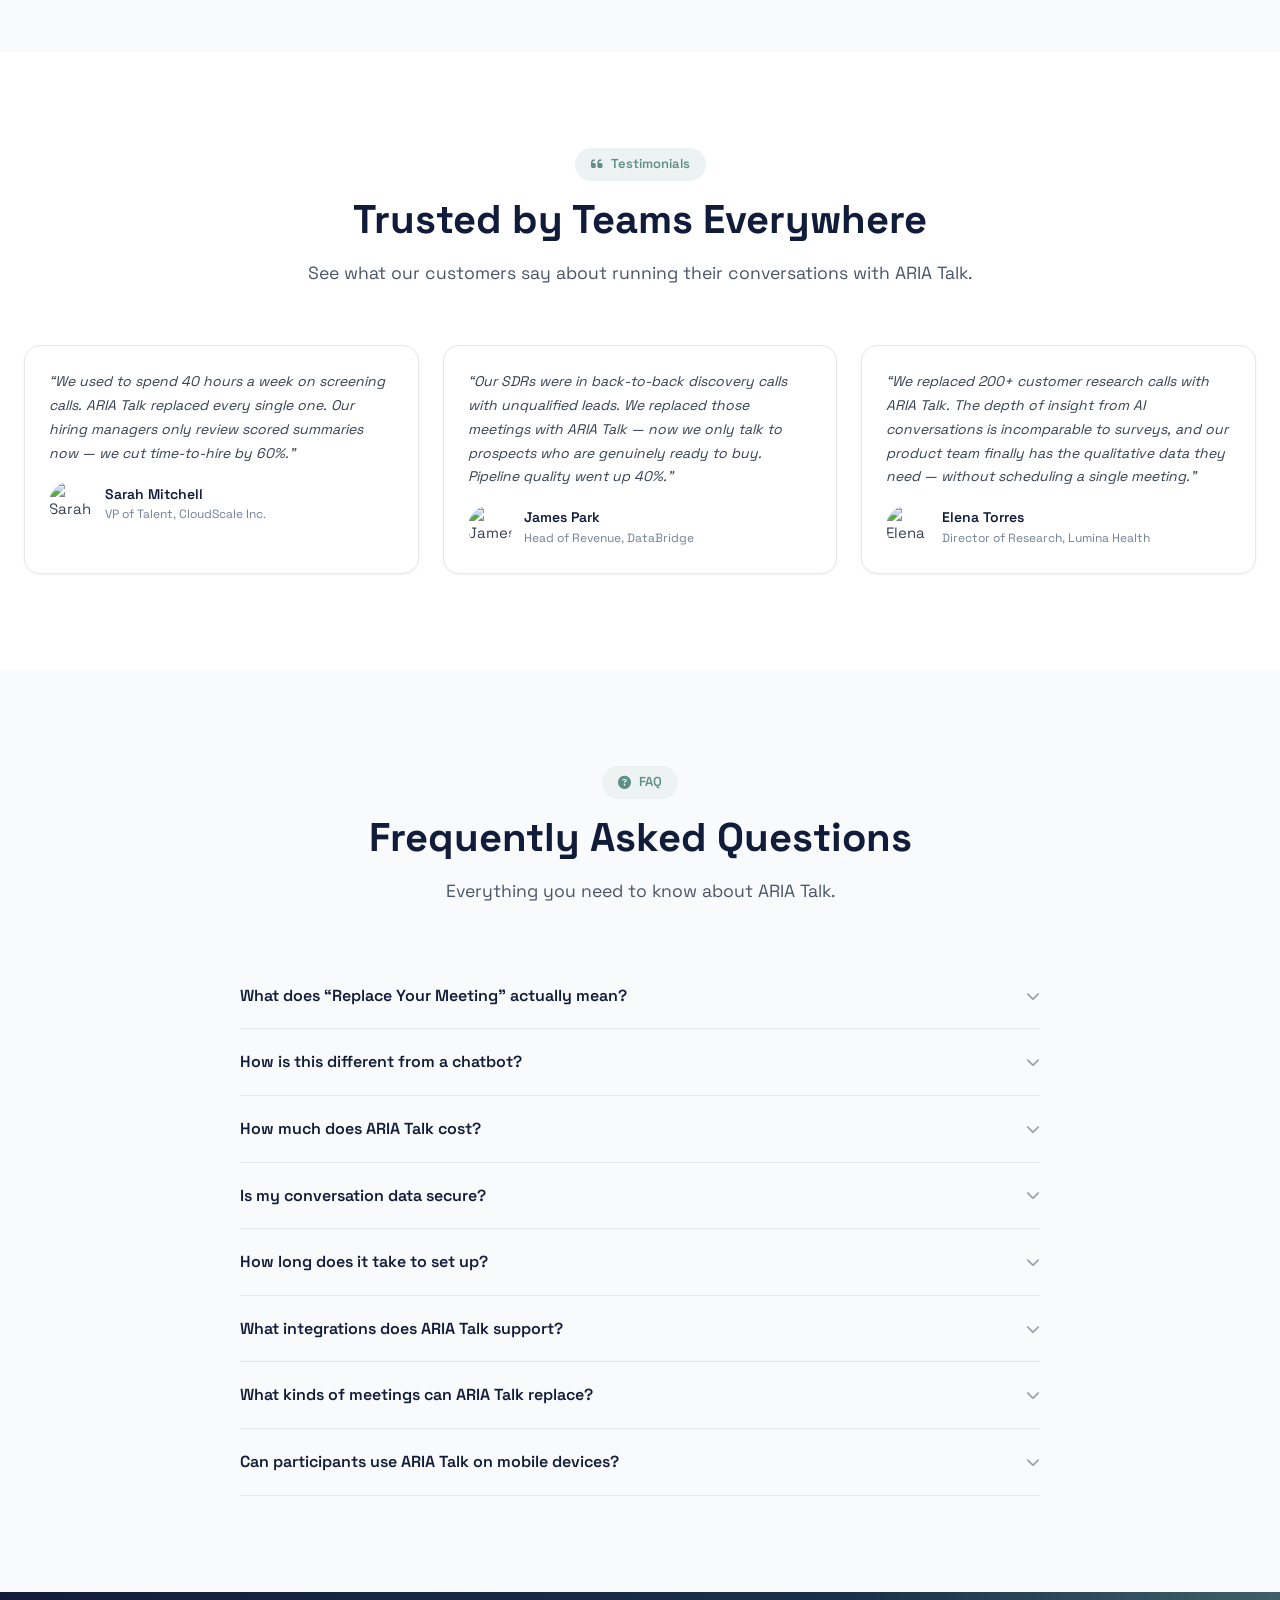
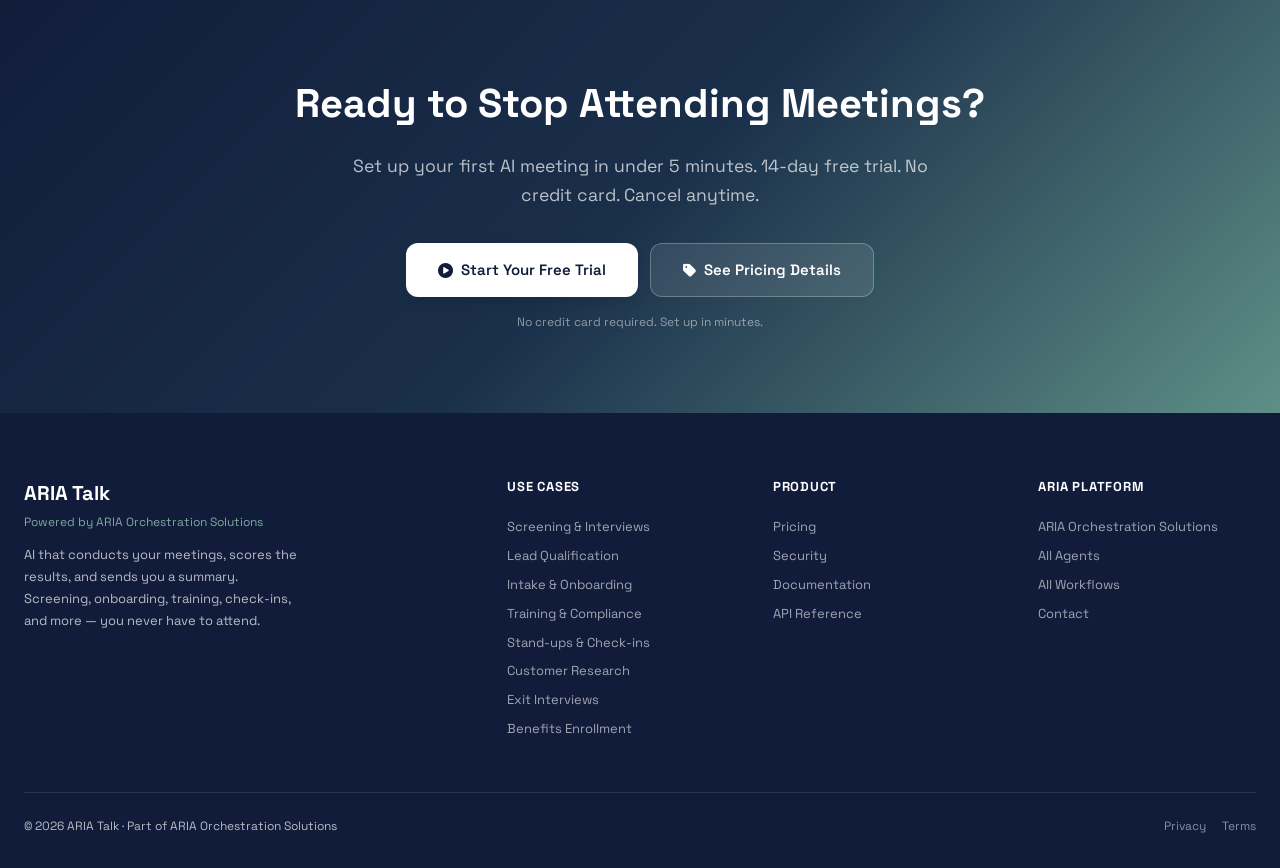
==== commit d1a763b0: "Overhaul ARIA Talk page: port 16-section layout from convo-site-demo Rewrites convo/index.html from " ====
--- a/convo/index.html
+++ b/convo/index.html
@@ -12,7 +12,7 @@
 <body>
 
 <!-- ============================================================
-     NAVIGATION
+     1. NAVIGATION
      ============================================================ -->
 <nav class="nav">
     <div class="nav-inner">
@@ -22,7 +22,22 @@
         </a>
         <div class="nav-links">
             <a href="../" class="nav-link" style="font-size:12px;color:var(--gray-400)">Explore All Agents <i class="fas fa-arrow-right" style="font-size:10px"></i></a>
-            <a href="#use-cases" class="nav-link">Use Cases</a>
+            <div class="nav-dropdown">
+                <a href="#use-cases" class="nav-link">Use Cases <i class="fas fa-chevron-down"></i></a>
+                <div class="dropdown-menu">
+                    <div class="dropdown-label">Enterprise</div>
+                    <a href="#use-cases" class="dropdown-item"><i class="fas fa-user-plus"></i> Employee Onboarding</a>
+                    <a href="#use-cases" class="dropdown-item"><i class="fas fa-handshake"></i> Supplier Onboarding</a>
+                    <a href="#use-cases" class="dropdown-item"><i class="fas fa-clipboard-list"></i> Client Intake &amp; Setup</a>
+                    <a href="#use-cases" class="dropdown-item"><i class="fas fa-shield-alt"></i> Compliance Training</a>
+                    <div class="dropdown-divider"></div>
+                    <div class="dropdown-label">Individual &amp; Teams</div>
+                    <a href="#use-cases" class="dropdown-item"><i class="fas fa-chart-line"></i> Lead Qualification</a>
+                    <a href="#use-cases" class="dropdown-item"><i class="fas fa-poll"></i> Customer Research</a>
+                    <a href="#use-cases" class="dropdown-item"><i class="fas fa-users"></i> Team Stand-ups</a>
+                    <a href="#use-cases" class="dropdown-item"><i class="fas fa-comments"></i> Feedback Collection</a>
+                </div>
+            </div>
             <a href="#how-it-works" class="nav-link">How It Works</a>
             <a href="#pricing" class="nav-link">Pricing</a>
             <a href="signup.html" class="nav-cta"><i class="fas fa-play-circle"></i> Start Free Trial</a>
@@ -32,7 +47,7 @@
 </nav>
 
 <!-- ============================================================
-     1. HERO
+     2. HERO
      ============================================================ -->
 <section class="convo-hero">
     <div class="container">
@@ -41,7 +56,7 @@
             <div class="convo-hero-text fade-in-up">
                 <div class="section-tag"><i class="fas fa-microphone-alt"></i> AI-Powered Meetings on Autopilot</div>
                 <h1>Replace Every Repetitive Meeting with an AI That Runs It for You.</h1>
-                <p class="subtitle">ARIA Talk is an AI that conducts your meetings for you — screening calls, onboarding sessions, check-ins, training, and more — then delivers scored results and full transcripts. You never have to attend.</p>
+                <p class="subtitle">ARIA Talk is an AI that conducts your meetings for you &mdash; screening calls, onboarding sessions, check-ins, training, and more &mdash; then delivers scored results and full transcripts. You never have to attend.</p>
                 <div class="convo-note">
                     <i class="fas fa-bolt"></i> You don't attend. The AI conducts the entire conversation, asks your questions, scores responses, and delivers a full report.
                 </div>
@@ -80,6 +95,10 @@
                         <div class="video-mockup">
                             <div class="video-panel">
                                 <div class="recording-badge"><span class="rec-dot"></span> RECORDING</div>
+                                <div class="doc-pills">
+                                    <div class="doc-pill"><i class="fas fa-check-circle check"></i> W-9 Form</div>
+                                    <div class="doc-pill"><i class="fas fa-check-circle check"></i> Insurance Cert</div>
+                                </div>
                                 <div class="avatar-circle">SC</div>
                                 <div class="person-name">Sarah Chen</div>
                                 <div class="person-title">New Customer &middot; Onboarding Session</div>
@@ -93,6 +112,12 @@
                                     <div class="wave-bar"></div>
                                 </div>
                                 <div class="ai-bubble">"Can you walk me through your current workflow and where you're seeing friction?"</div>
+                                <div class="conv-insights-float">
+                                    <h5>Conversation Insights</h5>
+                                    <div class="insight-row"><span>Engagement</span><div class="insight-bar"><div class="insight-fill" style="width:78%"></div></div></div>
+                                    <div class="insight-row"><span>Clarity</span><div class="insight-bar"><div class="insight-fill" style="width:65%"></div></div></div>
+                                    <div class="insight-row"><span>Completion</span><div class="insight-bar"><div class="insight-fill" style="width:42%"></div></div></div>
+                                </div>
                             </div>
                             <div class="qual-sidebar animate-bars">
                                 <h6>Qualification</h6>
@@ -112,6 +137,20 @@
                                     <label>Response Quality <span class="qual-pct">90%</span></label>
                                     <div class="qual-bar"><div class="qual-fill green" data-width="90%"></div></div>
                                 </div>
+                                <div class="detected-info" style="margin-top:12px">
+                                    <div class="detected-row show">
+                                        <span class="det-label">Mode</span>
+                                        <span class="det-value">Video</span>
+                                    </div>
+                                    <div class="detected-row show">
+                                        <span class="det-label">Duration</span>
+                                        <span class="det-value">8:42</span>
+                                    </div>
+                                    <div class="detected-row show">
+                                        <span class="det-label">Status</span>
+                                        <span class="det-value">Active</span>
+                                    </div>
+                                </div>
                                 <div class="fit-score" style="opacity:0;transition:opacity 0.6s ease">
                                     <div class="score-val">0%</div>
                                     <div class="score-label">SESSION SCORE</div>
@@ -126,165 +165,624 @@
 </section>
 
 <!-- ============================================================
-     2. USE CASES GRID
-     ============================================================ -->
-<section id="use-cases" class="section section-gray">
+     3. ORCHESTRATION HUB
+     ============================================================ -->
+<section class="section section-gray" id="orchestration-hub">
     <div class="container">
         <div class="section-header fade-in-up">
-            <div class="section-tag"><i class="fas fa-th-large"></i> Use Cases</div>
-            <h2 class="section-title">One AI. Every Repetitive Meeting. Handled.</h2>
-            <p class="section-subtitle">From candidate screening to customer research, ARIA Talk conducts the conversation, scores the results, and delivers structured reports — no human needed.</p>
-        </div>
-        <div class="dept-grid">
-            <!-- Card 1: Screening -->
-            <div class="dept-card fade-in-up delay-1">
-                <div class="card-icon green"><i class="fas fa-user-check"></i></div>
-                <h3>Screening &amp; Interviews</h3>
-                <p>Pre-screen candidates with AI-powered voice or video calls. Get scored summaries without lifting a finger.</p>
-                <ul>
-                    <li><i class="fas fa-check-circle"></i> AI-conducted screening calls</li>
-                    <li><i class="fas fa-check-circle"></i> Real-time qualification scoring</li>
-                    <li><i class="fas fa-check-circle"></i> Automated shortlists</li>
-                    <li><i class="fas fa-check-circle"></i> Full transcripts &amp; recordings</li>
-                </ul>
-            </div>
-            <!-- Card 2: Lead Qualification -->
-            <div class="dept-card fade-in-up delay-2">
-                <div class="card-icon green"><i class="fas fa-bullseye"></i></div>
-                <h3>Lead Qualification</h3>
-                <p>Qualify inbound leads with budget, authority, need & timeline scoring, automated follow-ups, and CRM integration — around the clock.</p>
-                <ul>
-                    <li><i class="fas fa-check-circle"></i> Budget, authority, need & timeline scoring</li>
-                    <li><i class="fas fa-check-circle"></i> Automated follow-ups</li>
-                    <li><i class="fas fa-check-circle"></i> CRM integration</li>
-                    <li><i class="fas fa-check-circle"></i> Pipeline tracking</li>
-                </ul>
-            </div>
-            <!-- Card 3: Intake & Onboarding -->
-            <div class="dept-card fade-in-up delay-3">
-                <div class="card-icon green"><i class="fas fa-clipboard-list"></i></div>
-                <h3>Intake &amp; Onboarding</h3>
-                <p>Collect documents, capture e-signatures, verify compliance, and provision systems in a single conversation.</p>
-                <ul>
-                    <li><i class="fas fa-check-circle"></i> Document collection</li>
-                    <li><i class="fas fa-check-circle"></i> E-signature capture</li>
-                    <li><i class="fas fa-check-circle"></i> Compliance verification</li>
-                    <li><i class="fas fa-check-circle"></i> System provisioning</li>
-                </ul>
-            </div>
-            <!-- Card 4: Training -->
-            <div class="dept-card fade-in-up delay-1">
-                <div class="card-icon green"><i class="fas fa-graduation-cap"></i></div>
-                <h3>Training &amp; Compliance</h3>
-                <p>Deliver training content, test comprehension, issue certifications, and track progress — conversationally.</p>
-                <ul>
-                    <li><i class="fas fa-check-circle"></i> Content delivery</li>
-                    <li><i class="fas fa-check-circle"></i> Comprehension testing</li>
-                    <li><i class="fas fa-check-circle"></i> Certification issuance</li>
-                    <li><i class="fas fa-check-circle"></i> Progress tracking</li>
-                </ul>
-            </div>
-            <!-- Card 5: Stand-ups -->
-            <div class="dept-card fade-in-up delay-2">
-                <div class="card-icon green"><i class="fas fa-comments"></i></div>
-                <h3>Stand-ups &amp; Check-ins</h3>
-                <p>Run daily stand-ups, detect blockers, track sentiment, and conduct structured reviews — on autopilot.</p>
-                <ul>
-                    <li><i class="fas fa-check-circle"></i> Daily stand-ups</li>
-                    <li><i class="fas fa-check-circle"></i> Blocker detection</li>
-                    <li><i class="fas fa-check-circle"></i> Sentiment tracking</li>
-                    <li><i class="fas fa-check-circle"></i> 30/60/90 reviews</li>
-                </ul>
-            </div>
-            <!-- Card 6: Research -->
-            <div class="dept-card fade-in-up delay-3">
-                <div class="card-icon green"><i class="fas fa-chart-pie"></i></div>
-                <h3>Customer Research</h3>
-                <p>Collect survey responses, extract themes, track NPS scores, and generate insight reports automatically.</p>
-                <ul>
-                    <li><i class="fas fa-check-circle"></i> Survey collection</li>
-                    <li><i class="fas fa-check-circle"></i> Theme extraction</li>
-                    <li><i class="fas fa-check-circle"></i> NPS tracking</li>
-                    <li><i class="fas fa-check-circle"></i> Insight reporting</li>
-                </ul>
+            <div class="section-tag"><i class="fas fa-project-diagram"></i> How It All Connects</div>
+            <h2 class="section-title">One Platform. Every Meeting. All Automated.</h2>
+            <p class="section-subtitle">ARIA Talk sits at the center of your meeting workflow &mdash; turning repetitive conversations into structured, automated outcomes.</p>
+        </div>
+        <div class="orch-flow">
+            <!-- Input Column -->
+            <div class="orch-col orch-inputs">
+                <div class="orch-col-label">Your Meetings</div>
+                <div class="orch-node orch-input">
+                    <div class="orch-node-icon"><i class="fas fa-user-check"></i></div>
+                    <div class="orch-node-text">
+                        <div class="orch-node-title">Screening Calls</div>
+                        <div class="orch-node-detail">~45 min each</div>
+                    </div>
+                </div>
+                <div class="orch-node orch-input">
+                    <div class="orch-node-icon"><i class="fas fa-chart-line"></i></div>
+                    <div class="orch-node-text">
+                        <div class="orch-node-title">Discovery Calls</div>
+                        <div class="orch-node-detail">~30 min each</div>
+                    </div>
+                </div>
+                <div class="orch-node orch-input">
+                    <div class="orch-node-icon"><i class="fas fa-clipboard-list"></i></div>
+                    <div class="orch-node-text">
+                        <div class="orch-node-title">Onboarding Meetings</div>
+                        <div class="orch-node-detail">~60 min each</div>
+                    </div>
+                </div>
+                <div class="orch-node orch-input">
+                    <div class="orch-node-icon"><i class="fas fa-graduation-cap"></i></div>
+                    <div class="orch-node-text">
+                        <div class="orch-node-title">Training Sessions</div>
+                        <div class="orch-node-detail">~90 min each</div>
+                    </div>
+                </div>
+                <div class="orch-node orch-input">
+                    <div class="orch-node-icon"><i class="fas fa-users"></i></div>
+                    <div class="orch-node-text">
+                        <div class="orch-node-title">Stand-ups</div>
+                        <div class="orch-node-detail">~15 min x daily</div>
+                    </div>
+                </div>
+                <div class="orch-node orch-input">
+                    <div class="orch-node-icon"><i class="fas fa-poll"></i></div>
+                    <div class="orch-node-text">
+                        <div class="orch-node-title">Research Interviews</div>
+                        <div class="orch-node-detail">~45 min each</div>
+                    </div>
+                </div>
+            </div>
+
+            <!-- Center Hub -->
+            <div class="orch-center">
+                <div class="orch-connector orch-connector-in"></div>
+                <div class="orch-hub">
+                    <div class="orch-hub-pulse"></div>
+                    <div class="orch-hub-inner">
+                        <div class="orch-hub-logo">ARIA TALK</div>
+                        <div class="orch-hub-subtitle">AI Agent Platform</div>
+                    </div>
+                    <div class="orch-hub-stats">
+                        <span>24/7</span>
+                        <span>All meetings</span>
+                        <span>$0.10/min</span>
+                    </div>
+                </div>
+                <div class="orch-connector orch-connector-out"></div>
+            </div>
+
+            <!-- Output Column -->
+            <div class="orch-col orch-outputs">
+                <div class="orch-col-label">Your Outcomes</div>
+                <div class="orch-node orch-output">
+                    <div class="orch-node-icon"><i class="fas fa-star"></i></div>
+                    <div class="orch-node-text">
+                        <div class="orch-node-title">Scored Summaries</div>
+                        <div class="orch-node-detail">Candidates ranked</div>
+                    </div>
+                </div>
+                <div class="orch-node orch-output">
+                    <div class="orch-node-icon"><i class="fas fa-fire"></i></div>
+                    <div class="orch-node-text">
+                        <div class="orch-node-title">Qualified Leads</div>
+                        <div class="orch-node-detail">BANT complete</div>
+                    </div>
+                </div>
+                <div class="orch-node orch-output">
+                    <div class="orch-node-icon"><i class="fas fa-check-double"></i></div>
+                    <div class="orch-node-text">
+                        <div class="orch-node-title">Completed Intake</div>
+                        <div class="orch-node-detail">Docs verified</div>
+                    </div>
+                </div>
+                <div class="orch-node orch-output">
+                    <div class="orch-node-icon"><i class="fas fa-shield-alt"></i></div>
+                    <div class="orch-node-text">
+                        <div class="orch-node-title">Certifications</div>
+                        <div class="orch-node-detail">Compliance confirmed</div>
+                    </div>
+                </div>
+                <div class="orch-node orch-output">
+                    <div class="orch-node-icon"><i class="fas fa-file-alt"></i></div>
+                    <div class="orch-node-text">
+                        <div class="orch-node-title">Team Reports</div>
+                        <div class="orch-node-detail">Blockers surfaced</div>
+                    </div>
+                </div>
+                <div class="orch-node orch-output">
+                    <div class="orch-node-icon"><i class="fas fa-lightbulb"></i></div>
+                    <div class="orch-node-text">
+                        <div class="orch-node-title">Research Insights</div>
+                        <div class="orch-node-detail">Themes extracted</div>
+                    </div>
+                </div>
             </div>
         </div>
     </div>
 </section>
 
 <!-- ============================================================
-     3. HOW IT WORKS
-     ============================================================ -->
-<section id="how-it-works" class="section">
+     4. USE CASES — TABBED
+     ============================================================ -->
+<section class="section section-gray" id="use-cases">
     <div class="container">
         <div class="section-header fade-in-up">
-            <div class="section-tag"><i class="fas fa-cogs"></i> Process</div>
-            <h2 class="section-title">How It Works</h2>
-            <p class="section-subtitle">Set up your first AI meeting in under 5 minutes. No code. No integrations. No engineering.</p>
-        </div>
-        <div class="steps-accordion fade-in-up">
-            <div class="step-item active">
-                <div class="step-header">
-                    <div class="step-number">1</div>
-                    <h3>Define Your Meeting</h3>
-                    <i class="fas fa-chevron-down step-toggle"></i>
-                </div>
-                <div class="step-body">
-                    <p>Describe what you need from the conversation — the questions to ask, the scoring rubric, documents to collect, and escalation rules. ARIA Talk builds your AI meeting.</p>
-                    <div class="step-features">
-                        <div class="step-feature"><i class="fas fa-check"></i> Define questions, prompts, and conversation flow</div>
-                        <div class="step-feature"><i class="fas fa-check"></i> Set scoring rubrics and qualification criteria</div>
-                        <div class="step-feature"><i class="fas fa-check"></i> Specify documents to collect and verify</div>
-                        <div class="step-feature"><i class="fas fa-check"></i> Configure escalation rules and handoff triggers</div>
-                    </div>
-                </div>
-            </div>
-            <div class="step-item">
-                <div class="step-header">
-                    <div class="step-number">2</div>
-                    <h3>Share a Link</h3>
-                    <i class="fas fa-chevron-down step-toggle"></i>
-                </div>
-                <div class="step-body">
-                    <p>Send a link, QR code, or embed the widget. Invitees join on any device, any browser, in any of 74+ languages. No app downloads required.</p>
-                    <div class="step-features">
-                        <div class="step-feature"><i class="fas fa-check"></i> Unique session links for each invitee</div>
-                        <div class="step-feature"><i class="fas fa-check"></i> QR code for in-person events and print</div>
-                        <div class="step-feature"><i class="fas fa-check"></i> Embeddable widget for your website or portal</div>
-                        <div class="step-feature"><i class="fas fa-check"></i> Works on any device, any browser, any language</div>
-                    </div>
-                </div>
-            </div>
-            <div class="step-item">
-                <div class="step-header">
-                    <div class="step-number">3</div>
+            <div class="section-tag"><i class="fas fa-th-large"></i> Meetings You Can Replace Today</div>
+            <h2 class="section-title">Every Repetitive Meeting Has a Replacement</h2>
+            <p class="section-subtitle">High-volume, low-value meetings drain your team. ARIA Talk replaces them with AI agents that get the same outcome &mdash; faster, cheaper, and 24/7.</p>
+        </div>
+
+        <div class="use-case-tabs fade-in-up">
+            <div class="tab-toggle">
+                <button class="tab-btn active" data-tab="enterprise">Enterprise</button>
+                <button class="tab-btn" data-tab="individual">Individual &amp; Teams</button>
+            </div>
+        </div>
+
+        <!-- Enterprise Use Cases -->
+        <div class="use-grid-container active" data-tab="enterprise">
+            <div class="use-grid">
+                <a href="#" class="use-card">
+                    <div class="use-icon"><i class="fas fa-user-plus"></i></div>
+                    <h4>Employee Onboarding</h4>
+                    <p>Walk new hires through paperwork, benefits enrollment, and compliance training &mdash; collecting signatures, verifying documents, and completing setup before day one.</p>
+                </a>
+                <a href="#" class="use-card">
+                    <div class="use-icon"><i class="fas fa-handshake"></i></div>
+                    <h4>Supplier Onboarding</h4>
+                    <p>Qualify and onboard new vendors with guided conversations &mdash; collecting W-9s, insurance certificates, compliance docs, and contract signatures.</p>
+                </a>
+                <a href="#" class="use-card">
+                    <div class="use-icon"><i class="fas fa-user-tie"></i></div>
+                    <h4>Contractor Intake</h4>
+                    <p>Screen, verify, and onboard contractors at scale &mdash; background checks, NDA collection, skills assessment, and availability scheduling in one conversation.</p>
+                </a>
+                <a href="#" class="use-card">
+                    <div class="use-icon"><i class="fas fa-clipboard-list"></i></div>
+                    <h4>Client Intake &amp; Setup</h4>
+                    <p>Replace kickoff meetings with AI-guided intake &mdash; collecting requirements, gathering assets, and establishing project scope asynchronously.</p>
+                </a>
+                <a href="#" class="use-card">
+                    <div class="use-icon"><i class="fas fa-shield-alt"></i></div>
+                    <h4>Compliance Training</h4>
+                    <p>Deliver mandatory training at scale &mdash; interactive sessions that adapt to comprehension, verify understanding, and track completion status.</p>
+                </a>
+                <a href="#" class="use-card">
+                    <div class="use-icon"><i class="fas fa-heart"></i></div>
+                    <h4>Benefits Enrollment</h4>
+                    <p>Guide employees through open enrollment &mdash; explaining options, collecting elections, verifying dependents, and confirming submissions.</p>
+                </a>
+                <a href="#" class="use-card">
+                    <div class="use-icon"><i class="fas fa-door-open"></i></div>
+                    <h4>Exit Interviews</h4>
+                    <p>Conduct consistent, bias-free exit interviews &mdash; surfacing patterns across departures and capturing honest feedback.</p>
+                </a>
+                <a href="#" class="use-card">
+                    <div class="use-icon"><i class="fas fa-clipboard-check"></i></div>
+                    <h4>Internal Audits</h4>
+                    <p>Automate routine audit conversations &mdash; collecting documentation, verifying processes, identifying gaps, and generating compliance reports.</p>
+                </a>
+                <a href="#" class="use-card">
+                    <div class="use-icon"><i class="fas fa-user-check"></i></div>
+                    <h4>Employee Screening</h4>
+                    <p>Replace phone screens for high-volume hiring &mdash; interviewing every candidate with consistent structure, scoring responses, and delivering ranked summaries.</p>
+                </a>
+                <a href="#" class="use-card">
+                    <div class="use-icon"><i class="fas fa-file-signature"></i></div>
+                    <h4>Policy Acknowledgment</h4>
+                    <p>Replace mass email acknowledgments with conversational verification &mdash; ensuring employees understand new policies and documenting comprehension.</p>
+                </a>
+            </div>
+        </div>
+
+        <!-- Individual & Teams Use Cases -->
+        <div class="use-grid-container" data-tab="individual">
+            <div class="use-grid">
+                <a href="#" class="use-card">
+                    <div class="use-icon"><i class="fas fa-chart-line"></i></div>
+                    <h4>Lead Qualification</h4>
+                    <p>Replace discovery calls with instant AI conversations &mdash; BANT qualification on autopilot, hot leads routed to reps, pipeline reports with engagement data.</p>
+                </a>
+                <a href="#" class="use-card">
+                    <div class="use-icon"><i class="fas fa-poll"></i></div>
+                    <h4>Customer Research</h4>
+                    <p>Replace research interviews with AI conversations that probe deeper than surveys &mdash; at scale, for a fraction of the cost of scheduled calls.</p>
+                </a>
+                <a href="#" class="use-card">
+                    <div class="use-icon"><i class="fas fa-users"></i></div>
+                    <h4>Team Stand-ups</h4>
+                    <p>Replace daily stand-ups with async AI check-ins &mdash; blockers, progress, and sentiment aggregated and delivered to managers on their schedule.</p>
+                </a>
+                <a href="#" class="use-card">
+                    <div class="use-icon"><i class="fas fa-comment-dots"></i></div>
+                    <h4>1:1 Check-ins</h4>
+                    <p>Automate routine manager check-ins &mdash; tracking goals, surfacing blockers, measuring sentiment, and flagging issues that need synchronous attention.</p>
+                </a>
+                <a href="#" class="use-card">
+                    <div class="use-icon"><i class="fas fa-clipboard"></i></div>
+                    <h4>Meeting Prep</h4>
+                    <p>Let ARIA Talk pre-interview meeting participants to gather context &mdash; so when you do meet, you start with alignment instead of discovery.</p>
+                </a>
+                <a href="#" class="use-card">
+                    <div class="use-icon"><i class="fas fa-comments"></i></div>
+                    <h4>Feedback Collection</h4>
+                    <p>Replace feedback forms with conversational interviews &mdash; NPS deep-dives, feature prioritization, churn risk detection, and sentiment analysis.</p>
+                </a>
+                <a href="#" class="use-card">
+                    <div class="use-icon"><i class="fas fa-calendar-alt"></i></div>
+                    <h4>Scheduling &amp; Availability</h4>
+                    <p>Gather scheduling preferences conversationally &mdash; time zones, blackout dates, constraints, and preferences without the back-and-forth.</p>
+                </a>
+                <a href="#" class="use-card">
+                    <div class="use-icon"><i class="fas fa-rocket"></i></div>
+                    <h4>Project Kickoffs</h4>
+                    <p>Async project kickoffs for distributed teams &mdash; gathering requirements, aligning on scope, collecting constraints, and documenting decisions.</p>
+                </a>
+                <a href="#" class="use-card">
+                    <div class="use-icon"><i class="fas fa-bullhorn"></i></div>
+                    <h4>Stakeholder Updates</h4>
+                    <p>Replace status meetings with conversational updates &mdash; ARIA Talk interviews stakeholders for updates, then delivers aggregated reports.</p>
+                </a>
+                <a href="#" class="use-card">
+                    <div class="use-icon"><i class="fas fa-book"></i></div>
+                    <h4>Knowledge Capture</h4>
+                    <p>Conduct structured knowledge transfer interviews &mdash; capturing tribal knowledge from departing team members or subject matter experts.</p>
+                </a>
+            </div>
+        </div>
+    </div>
+</section>
+
+<!-- ============================================================
+     5. COMMAND CENTER DASHBOARD
+     ============================================================ -->
+<section class="section" id="command-center">
+    <div class="container">
+        <div class="section-header fade-in-up">
+            <div class="section-tag"><i class="fas fa-desktop"></i> The Platform</div>
+            <h2 class="section-title">Your Entire Meeting Load. One Dashboard.</h2>
+            <p class="section-subtitle">Six meeting types. All running simultaneously. Define what you need, ARIA Talk handles the conversation, you get structured outcomes back.</p>
+        </div>
+        <div class="cc-wrapper fade-in-up">
+            <div class="browser-chrome">
+                <div class="browser-bar">
+                    <div class="browser-dots"><span></span><span></span><span></span></div>
+                    <div class="browser-url"><i class="fas fa-lock"></i> talk.aria-orchestration.com/app/dashboard</div>
+                </div>
+                <div class="cc-dashboard">
+                    <!-- Sidebar -->
+                    <div class="cc-sidebar">
+                        <div class="cc-sidebar-header">Active Meetings <span class="cc-badge">6</span></div>
+                        <div class="cc-sidebar-list">
+                            <div class="cc-sidebar-row cc-active" data-pipeline="screening">
+                                <i class="fas fa-user-check"></i>
+                                <div class="cc-sidebar-info">
+                                    <div class="cc-sidebar-name">Screening</div>
+                                    <div class="cc-sidebar-detail">3 candidates</div>
+                                </div>
+                                <span class="mcr-status active">Live</span>
+                            </div>
+                            <div class="cc-sidebar-row" data-pipeline="lead-qual">
+                                <i class="fas fa-chart-line"></i>
+                                <div class="cc-sidebar-info">
+                                    <div class="cc-sidebar-name">Lead Qual</div>
+                                    <div class="cc-sidebar-detail">Sarah Chen</div>
+                                </div>
+                                <span class="mcr-status complete">Done</span>
+                            </div>
+                            <div class="cc-sidebar-row" data-pipeline="onboarding">
+                                <i class="fas fa-clipboard-list"></i>
+                                <div class="cc-sidebar-info">
+                                    <div class="cc-sidebar-name">Onboarding</div>
+                                    <div class="cc-sidebar-detail">Acme Corp</div>
+                                </div>
+                                <span class="mcr-status active">Live</span>
+                            </div>
+                            <div class="cc-sidebar-row" data-pipeline="training">
+                                <i class="fas fa-graduation-cap"></i>
+                                <div class="cc-sidebar-info">
+                                    <div class="cc-sidebar-name">Training</div>
+                                    <div class="cc-sidebar-detail">Safety cert</div>
+                                </div>
+                                <span class="mcr-status progress">8/12</span>
+                            </div>
+                            <div class="cc-sidebar-row" data-pipeline="standups">
+                                <i class="fas fa-users"></i>
+                                <div class="cc-sidebar-info">
+                                    <div class="cc-sidebar-name">Stand-ups</div>
+                                    <div class="cc-sidebar-detail">Eng team</div>
+                                </div>
+                                <span class="mcr-status complete">Done</span>
+                            </div>
+                            <div class="cc-sidebar-row" data-pipeline="research">
+                                <i class="fas fa-poll"></i>
+                                <div class="cc-sidebar-info">
+                                    <div class="cc-sidebar-name">Research</div>
+                                    <div class="cc-sidebar-detail">Batch #4</div>
+                                </div>
+                                <span class="mcr-status pending">Pend</span>
+                            </div>
+                        </div>
+                        <div class="cc-sidebar-stats">
+                            <span><strong>18</strong> today</span>
+                            <span><strong>94%</strong> complete</span>
+                            <span><strong>$12</strong> total</span>
+                        </div>
+                    </div>
+
+                    <!-- Pipeline -->
+                    <div class="cc-pipeline">
+                        <div class="cc-pipeline-headers">
+                            <div class="cc-pipeline-header"><span class="cc-step-num">1</span> You Define</div>
+                            <div class="cc-pipeline-header"><span class="cc-step-num">2</span> ARIA Handles</div>
+                            <div class="cc-pipeline-header"><span class="cc-step-num">3</span> You Get Back</div>
+                        </div>
+                        <div class="cc-pipeline-cols">
+                            <!-- Column 1: You Define -->
+                            <div class="cc-pipeline-col cc-col-define">
+                                <div class="cc-card cc-card-define" data-pipeline="screening">
+                                    <div class="cc-card-title">Screen Sr. Engineers</div>
+                                    <ul class="cc-card-list">
+                                        <li><i class="fas fa-circle"></i> System design experience?</li>
+                                        <li><i class="fas fa-circle"></i> Team leadership examples?</li>
+                                        <li><i class="fas fa-circle"></i> Architecture trade-offs?</li>
+                                    </ul>
+                                    <div class="cc-card-btn"><i class="fas fa-rocket"></i> Launch</div>
+                                </div>
+                                <div class="cc-card cc-card-define" data-pipeline="onboarding">
+                                    <div class="cc-card-title">Onboard Acme Corp</div>
+                                    <ul class="cc-card-list cc-card-checklist">
+                                        <li><i class="fas fa-check-square"></i> Collect NDA</li>
+                                        <li><i class="fas fa-check-square"></i> Verify insurance</li>
+                                        <li><i class="fas fa-square"></i> Setup billing</li>
+                                    </ul>
+                                    <div class="cc-card-btn"><i class="fas fa-rocket"></i> Launch</div>
+                                </div>
+                            </div>
+
+                            <!-- Column 2: ARIA Handles -->
+                            <div class="cc-pipeline-col cc-col-handles">
+                                <div class="cc-card cc-card-live" data-pipeline="lead-qual">
+                                    <div class="cc-card-header">
+                                        <span class="cc-card-title">Sarah Chen</span>
+                                        <span class="mcr-status active">Live</span>
+                                    </div>
+                                    <div class="cc-card-subtitle">Lead Qualification</div>
+                                    <div class="cc-mini-wave">
+                                        <span></span><span></span><span></span><span></span><span></span>
+                                    </div>
+                                    <div class="cc-speech-bubble">"Tell me about your budget timeline..."</div>
+                                    <div class="cc-progress">
+                                        <div class="cc-progress-bar" style="width:65%"></div>
+                                    </div>
+                                    <div class="cc-progress-label">65% complete</div>
+                                </div>
+                                <div class="cc-card cc-card-live" data-pipeline="standups">
+                                    <div class="cc-card-header">
+                                        <span class="cc-card-title">Engineering Stand-up</span>
+                                    </div>
+                                    <div class="cc-member-list">
+                                        <div class="cc-member"><i class="fas fa-check-circle"></i> Alice</div>
+                                        <div class="cc-member"><i class="fas fa-check-circle"></i> Bob</div>
+                                        <div class="cc-member cc-member-active"><i class="fas fa-circle"></i> Carlos</div>
+                                        <div class="cc-member cc-member-waiting"><i class="fas fa-clock"></i> Diana</div>
+                                    </div>
+                                    <div class="cc-progress">
+                                        <div class="cc-progress-bar" style="width:50%"></div>
+                                    </div>
+                                    <div class="cc-progress-label">2 of 4 complete</div>
+                                </div>
+                            </div>
+
+                            <!-- Column 3: You Get Back -->
+                            <div class="cc-pipeline-col cc-col-results">
+                                <div class="cc-card cc-card-result" data-pipeline="screening">
+                                    <div class="cc-card-header">
+                                        <span class="cc-card-title">Alex Torres</span>
+                                        <span class="cc-score">87%</span>
+                                    </div>
+                                    <div class="cc-card-subtitle">Screening Result</div>
+                                    <div class="cc-result-tag cc-tag-green"><i class="fas fa-check"></i> Strong Hire</div>
+                                </div>
+                                <div class="cc-card cc-card-result" data-pipeline="research">
+                                    <div class="cc-card-header">
+                                        <span class="cc-card-title">Research Batch #4</span>
+                                    </div>
+                                    <div class="cc-card-subtitle">12 interviews complete</div>
+                                    <div class="cc-themes">
+                                        <span class="cc-theme">Pricing</span>
+                                        <span class="cc-theme">Onboarding</span>
+                                        <span class="cc-theme">Support</span>
+                                    </div>
+                                    <div class="cc-card-action"><i class="fas fa-download"></i> Export</div>
+                                </div>
+                                <div class="cc-card cc-card-result" data-pipeline="training">
+                                    <div class="cc-card-header">
+                                        <span class="cc-card-title">Safety Certification</span>
+                                    </div>
+                                    <div class="cc-card-subtitle">8/8 certified</div>
+                                    <div class="cc-result-tag cc-tag-green"><i class="fas fa-shield-alt"></i> Compliant</div>
+                                </div>
+                            </div>
+                        </div>
+                    </div>
+                </div>
+            </div>
+        </div>
+        <!-- Caption -->
+        <div class="cc-caption fade-in-up">
+            <div class="cc-caption-step">
+                <span class="cc-caption-num">1</span>
+                <span>Define what you need</span>
+            </div>
+            <div class="cc-caption-arrow"><i class="fas fa-arrow-right"></i></div>
+            <div class="cc-caption-step">
+                <span class="cc-caption-num">2</span>
+                <span>ARIA has the meeting</span>
+            </div>
+            <div class="cc-caption-arrow"><i class="fas fa-arrow-right"></i></div>
+            <div class="cc-caption-step">
+                <span class="cc-caption-num">3</span>
+                <span>Get structured results</span>
+            </div>
+        </div>
+    </div>
+</section>
+
+<!-- ============================================================
+     6. HOW IT WORKS — WITH MOCKUPS
+     ============================================================ -->
+<section class="section" id="how-it-works">
+    <div class="container">
+        <div class="section-header fade-in-up">
+            <div class="section-tag"><i class="fas fa-cogs"></i> How It Works</div>
+            <h2 class="section-title">Four Steps to Replace Any Meeting</h2>
+            <p class="section-subtitle">Define what you need, share a link, and let the AI agent handle the rest.</p>
+        </div>
+        <div class="hiw-steps">
+            <!-- Step 1: Setup -->
+            <div class="hiw-step fade-in-up">
+                <div class="hiw-step-text">
+                    <div class="hiw-step-badge">1</div>
+                    <h3>Define What You Need</h3>
+                    <p>Write down what you'd normally cover in the meeting &mdash; the questions, the criteria, the outcome you need. Pick a template or build from scratch in minutes.</p>
+                </div>
+                <div class="hiw-step-mockup">
+                    <div class="browser-chrome">
+                        <div class="browser-bar">
+                            <div class="browser-dots"><span></span><span></span><span></span></div>
+                            <div class="browser-url"><i class="fas fa-lock"></i> talk.aria-orchestration.com/app/setup</div>
+                        </div>
+                        <div class="setup-mockup">
+                            <div class="setup-form">
+                                <h5><i class="fas fa-plus-circle" style="color:var(--aria-green);margin-right:6px;font-size:13px;"></i> New Conversation</h5>
+                                <div class="setup-field">
+                                    <label>Conversation Name</label>
+                                    <div class="field-input">Inbound Lead Qualification</div>
+                                </div>
+                                <div class="setup-field">
+                                    <label>Use Case</label>
+                                    <div class="field-select">Lead Qualification <i class="fas fa-chevron-down"></i></div>
+                                </div>
+                                <div class="setup-field">
+                                    <label>Questions (4)</label>
+                                    <div class="setup-questions">
+                                        <div class="setup-q-item"><i class="fas fa-circle"></i> What challenge are you trying to solve?</div>
+                                        <div class="setup-q-item"><i class="fas fa-circle"></i> What's your timeline for a solution?</div>
+                                        <div class="setup-q-item"><i class="fas fa-circle"></i> Do you have a budget range in mind?</div>
+                                        <div class="setup-q-item"><i class="fas fa-circle"></i> Who else is involved in this decision?</div>
+                                    </div>
+                                </div>
+                                <div class="setup-launch-btn"><i class="fas fa-rocket"></i> Launch Conversation</div>
+                            </div>
+                        </div>
+                    </div>
+                </div>
+            </div>
+
+            <!-- Step 2: Share -->
+            <div class="hiw-step fade-in-up">
+                <div class="hiw-step-mockup">
+                    <div class="browser-chrome">
+                        <div class="browser-bar">
+                            <div class="browser-dots"><span></span><span></span><span></span></div>
+                            <div class="browser-url"><i class="fas fa-lock"></i> talk.aria-orchestration.com/conversations</div>
+                        </div>
+                        <div class="share-panel">
+                            <div class="share-panel-inner">
+                                <div class="share-success">
+                                    <i class="fas fa-check-circle"></i>
+                                    <span>Your conversation is live!</span>
+                                </div>
+                                <div class="share-url-box">
+                                    <span class="url-text">talk.aria-orchestration.com/c/abc123</span>
+                                    <span class="copy-btn"><i class="fas fa-copy"></i> Copy</span>
+                                </div>
+                                <div class="share-qr">
+                                    <i class="fas fa-qrcode"></i>
+                                </div>
+                                <div class="share-options">
+                                    <span class="share-option"><i class="fas fa-envelope"></i> Email</span>
+                                    <span class="share-option"><i class="fab fa-slack"></i> Slack</span>
+                                    <span class="share-option"><i class="fas fa-code"></i> Embed</span>
+                                </div>
+                            </div>
+                        </div>
+                    </div>
+                </div>
+                <div class="hiw-step-text">
+                    <div class="hiw-step-badge">2</div>
+                    <h3>Share One Link</h3>
+                    <p>Drop the link in an email, embed it on your site, or send it via Slack. The person clicks and the meeting starts instantly &mdash; no calendar, no scheduling, no waiting.</p>
+                </div>
+            </div>
+
+            <!-- Step 3: AI Conversation -->
+            <div class="hiw-step fade-in-up">
+                <div class="hiw-step-text">
+                    <div class="hiw-step-badge">3</div>
                     <h3>ARIA Has the Meeting</h3>
-                    <i class="fas fa-chevron-down step-toggle"></i>
-                </div>
-                <div class="step-body">
-                    <p>ARIA Talk conducts the conversation via voice, video, or text. It asks questions, listens, scores in real time, collects documents, and captures e-signatures.</p>
-                    <div class="step-features">
-                        <div class="step-feature"><i class="fas fa-check"></i> Natural voice/video/text conversation</div>
-                        <div class="step-feature"><i class="fas fa-check"></i> Real-time qualification scoring</div>
-                        <div class="step-feature"><i class="fas fa-check"></i> In-conversation document collection</div>
-                        <div class="step-feature"><i class="fas fa-check"></i> E-signature capture during the session</div>
-                    </div>
-                </div>
-            </div>
-            <div class="step-item">
-                <div class="step-header">
-                    <div class="step-number">4</div>
-                    <h3>Get Structured Results</h3>
-                    <i class="fas fa-chevron-down step-toggle"></i>
-                </div>
-                <div class="step-body">
-                    <p>Receive scored summaries, full transcripts, collected documents, and recommended next steps — delivered to your inbox or pushed to your systems via API.</p>
-                    <div class="step-features">
-                        <div class="step-feature"><i class="fas fa-check"></i> Scored summaries with qualification breakdown</div>
-                        <div class="step-feature"><i class="fas fa-check"></i> Full transcripts and recordings</div>
-                        <div class="step-feature"><i class="fas fa-check"></i> Collected documents organized and verified</div>
-                        <div class="step-feature"><i class="fas fa-check"></i> Recommended next steps and escalations</div>
-                    </div>
+                    <p>Your AI agent has the conversation &mdash; asking your questions, digging deeper where it matters, collecting documents, and keeping things on track. It adapts in real time, just like your best team member would.</p>
+                </div>
+                <div class="hiw-step-mockup">
+                    <div class="browser-chrome">
+                        <div class="browser-bar">
+                            <div class="browser-dots"><span></span><span></span><span></span></div>
+                            <div class="browser-url"><i class="fas fa-lock"></i> talk.aria-orchestration.com/c/abc123</div>
+                        </div>
+                        <div class="mini-video">
+                            <div class="recording-badge"><span class="rec-dot"></span> Recording</div>
+                            <div class="mini-person"><img src="https://i.pravatar.cc/150?img=32" alt="AI Agent"></div>
+                            <div class="mini-waveform">
+                                <span></span><span></span><span></span><span></span><span></span>
+                            </div>
+                            <div class="mini-speech">"That's helpful. And what's your timeline for getting a solution in place?"</div>
+                            <div class="mode-toggle">
+                                <span class="mode-pill active"><i class="fas fa-video"></i> Video</span>
+                                <span class="mode-pill"><i class="fas fa-keyboard"></i> Text</span>
+                            </div>
+                        </div>
+                    </div>
+                </div>
+            </div>
+
+            <!-- Step 4: Results -->
+            <div class="hiw-step fade-in-up">
+                <div class="hiw-step-mockup">
+                    <div class="browser-chrome">
+                        <div class="browser-bar">
+                            <div class="browser-dots"><span></span><span></span><span></span></div>
+                            <div class="browser-url"><i class="fas fa-lock"></i> talk.aria-orchestration.com/app/results</div>
+                        </div>
+                        <div class="handoff-doc" style="border:none;border-radius:0;box-shadow:none;">
+                            <div class="handoff-doc-header">
+                                <h4>Conversation Results</h4>
+                                <span class="handoff-badge">Complete</span>
+                            </div>
+                            <div class="handoff-doc-body">
+                                <div class="handoff-block">
+                                    <h5>Lead</h5>
+                                    <p style="font-weight:600;">Sarah Chen, VP Ops</p>
+                                    <div class="handoff-score" style="margin-top:8px;">
+                                        <div class="handoff-score-circle" style="--score-pct:90%">
+                                            <div class="handoff-score-inner">90%</div>
+                                        </div>
+                                        <div class="handoff-score-text">Qualification Score</div>
+                                    </div>
+                                </div>
+                                <div class="handoff-block">
+                                    <h5>BANT Summary</h5>
+                                    <ul>
+                                        <li><i class="fas fa-check" style="color:var(--green-500);margin-right:6px;font-size:11px"></i> Budget: $50-80K approved</li>
+                                        <li><i class="fas fa-check" style="color:var(--green-500);margin-right:6px;font-size:11px"></i> Authority: Final decision maker</li>
+                                        <li><i class="fas fa-check" style="color:var(--green-500);margin-right:6px;font-size:11px"></i> Need: Manual process bottleneck</li>
+                                        <li><i class="fas fa-check" style="color:var(--green-500);margin-right:6px;font-size:11px"></i> Timeline: Q2 implementation</li>
+                                    </ul>
+                                </div>
+                            </div>
+                            <div class="handoff-doc-footer">
+                                <span style="font-size:11px;color:var(--gray-500)">Qualified 2 min ago</span>
+                                <div class="handoff-actions">
+                                    <button><i class="fas fa-file-alt"></i> Transcript</button>
+                                    <button><i class="fas fa-paper-plane"></i> Route to Rep</button>
+                                </div>
+                            </div>
+                        </div>
+                    </div>
+                </div>
+                <div class="hiw-step-text">
+                    <div class="hiw-step-badge">4</div>
+                    <h3>Get the Outcome, Skip the Meeting</h3>
+                    <p>You get a scored summary, full transcript, collected documents, and a recommended action &mdash; pushed directly to your CRM, ATS, or project tool. The meeting happened. You weren't there. The outcome is better.</p>
                 </div>
             </div>
         </div>
@@ -292,91 +790,195 @@
 </section>
 
 <!-- ============================================================
-     4. DIFFERENTIATION
+     7. DEPARTMENTS GRID
      ============================================================ -->
 <section class="section section-gray">
     <div class="container">
         <div class="section-header fade-in-up">
-            <div class="section-tag"><i class="fas fa-star"></i> Differentiation</div>
-            <h2 class="section-title">Why This Is Different</h2>
-            <p class="section-subtitle">ARIA Talk doesn't just record your meeting. It replaces it entirely.</p>
-        </div>
-        <div class="grid-2 fade-in-up" style="gap:32px;align-items:start">
-            <!-- Comparison Table -->
-            <div class="card" style="padding:0;overflow:hidden">
-                <table class="comparison-table" style="box-shadow:none;border:none">
+            <div class="section-tag"><i class="fas fa-building"></i> Works Across Your Org</div>
+            <h2 class="section-title">Every Team Has Meetings They Shouldn't Be In</h2>
+            <p class="section-subtitle">If the meeting is repetitive, high-volume, or follows a structure &mdash; ARIA Talk can replace it.</p>
+        </div>
+        <div class="cap-grid">
+            <div class="cap-card fade-in-up delay-1">
+                <div class="cap-icon"><i class="fas fa-user-tie"></i></div>
+                <h4>Recruiting</h4>
+                <p>Replace phone screens and first-round interviews. AI screens every candidate 24/7 with perfect consistency and delivers scored summaries to hiring managers.</p>
+                <ul class="cap-bullets">
+                    <li>Screen candidates 24/7 with no scheduling</li>
+                    <li>Consistent evaluations across every interview</li>
+                    <li>Scored summaries delivered to hiring managers</li>
+                    <li>Bias-free structured assessments</li>
+                </ul>
+                <a href="#use-cases" class="dept-card-link">Learn more</a>
+            </div>
+            <div class="cap-card fade-in-up delay-2">
+                <div class="cap-icon"><i class="fas fa-bullhorn"></i></div>
+                <h4>Sales</h4>
+                <p>Replace discovery calls and lead qualification meetings. Every inbound lead gets an instant AI conversation &mdash; BANT discovery on autopilot, hot leads routed to reps.</p>
+                <ul class="cap-bullets">
+                    <li>Instant lead qualification via conversation</li>
+                    <li>BANT discovery on autopilot</li>
+                    <li>Hot-lead routing to the right rep</li>
+                    <li>Pipeline reports with engagement data</li>
+                </ul>
+                <a href="#use-cases" class="dept-card-link">Learn more</a>
+            </div>
+            <div class="cap-card fade-in-up delay-3">
+                <div class="cap-icon"><i class="fas fa-clipboard-list"></i></div>
+                <h4>Operations</h4>
+                <p>Replace intake meetings and onboarding calls. Guided AI conversations collect information, verify documents, and complete setup &mdash; no meeting required.</p>
+                <ul class="cap-bullets">
+                    <li>Replace intake forms with conversations</li>
+                    <li>Automated document collection</li>
+                    <li>Compliance verification built in</li>
+                    <li>Streamlined employee onboarding</li>
+                </ul>
+                <a href="#use-cases" class="dept-card-link">Learn more</a>
+            </div>
+            <div class="cap-card fade-in-up delay-1">
+                <div class="cap-icon"><i class="fas fa-graduation-cap"></i></div>
+                <h4>Learning &amp; Development</h4>
+                <p>Replace training sessions and certification reviews. Interactive AI conversations that teach, assess, and certify &mdash; adapting to each learner in real time.</p>
+                <ul class="cap-bullets">
+                    <li>Interactive conversational training</li>
+                    <li>Real-time comprehension assessment</li>
+                    <li>Certification and compliance tracking</li>
+                    <li>Adaptive difficulty based on responses</li>
+                </ul>
+                <a href="#use-cases" class="dept-card-link">Learn more</a>
+            </div>
+            <div class="cap-card fade-in-up delay-2">
+                <div class="cap-icon"><i class="fas fa-people-arrows"></i></div>
+                <h4>People Management</h4>
+                <p>Replace stand-ups, 1:1s, and pulse surveys. Async AI check-ins on each person's schedule with automatic blocker detection and team summaries.</p>
+                <ul class="cap-bullets">
+                    <li>Async stand-ups and check-ins</li>
+                    <li>Automatic blocker detection</li>
+                    <li>Sentiment tracking over time</li>
+                    <li>Aggregated team summaries</li>
+                </ul>
+                <a href="#use-cases" class="dept-card-link">Learn more</a>
+            </div>
+            <div class="cap-card fade-in-up delay-3">
+                <div class="cap-icon"><i class="fas fa-poll"></i></div>
+                <h4>Customer Experience</h4>
+                <p>Replace research calls and customer interviews. AI conversations that uncover insights surveys can't capture &mdash; at scale, for a fraction of the cost.</p>
+                <ul class="cap-bullets">
+                    <li>Research interviews at scale</li>
+                    <li>NPS deep-dives with follow-ups</li>
+                    <li>Feature prioritization from real feedback</li>
+                    <li>Churn risk detection and alerts</li>
+                </ul>
+                <a href="#use-cases" class="dept-card-link">Learn more</a>
+            </div>
+        </div>
+    </div>
+</section>
+
+<!-- ============================================================
+     8. DIFFERENTIATION
+     ============================================================ -->
+<section class="section">
+    <div class="container">
+        <div class="section-header fade-in-up">
+            <div class="section-tag"><i class="fas fa-bolt"></i> Why This Is Different</div>
+            <h2 class="section-title">Not a Bot That Joins Your Meeting. An Agent That Replaces It.</h2>
+            <p class="section-subtitle">Transcription tools save you 10 minutes of note-taking. ARIA Talk saves you the entire meeting.</p>
+        </div>
+
+        <div class="diff-grid">
+            <!-- Card 1: Not a Transcription Bot -->
+            <div class="diff-card fade-in-up delay-1">
+                <div class="diff-card-icon"><i class="fas fa-microphone-slash"></i></div>
+                <div class="diff-card-tag">Not Another Meeting Bot</div>
+                <h4>Transcription Bots Take Notes. ARIA Talk Takes the Meeting.</h4>
+                <p>Meeting bots record what happened. ARIA Talk makes it happen &mdash; without you. It doesn't join your meeting as a silent observer. It replaces the meeting entirely.</p>
+
+                <table class="diff-table">
                     <thead>
                         <tr>
-                            <th>Capability</th>
-                            <th>Meeting Tools (Zoom AI, Otter, etc.)</th>
-                            <th>ARIA Talk</th>
+                            <th></th>
+                            <th><i class="fas fa-times-circle" style="color:var(--gray-400);margin-right:4px"></i> Transcription Bot</th>
+                            <th><i class="fas fa-check-circle" style="color:var(--green-500);margin-right:4px"></i> ARIA Talk</th>
                         </tr>
                     </thead>
                     <tbody>
                         <tr>
-                            <td>Requires you to attend</td>
-                            <td><i class="fas fa-check"></i> Yes</td>
-                            <td><i class="fas fa-times"></i> No</td>
+                            <td>You attend the meeting</td>
+                            <td class="diff-bad">Yes</td>
+                            <td class="diff-good">No</td>
                         </tr>
                         <tr>
-                            <td>Conducts the meeting</td>
-                            <td><i class="fas fa-times"></i> No</td>
-                            <td><i class="fas fa-check"></i> Yes</td>
+                            <td>Asks follow-up questions</td>
+                            <td class="diff-bad">No</td>
+                            <td class="diff-good">Yes</td>
                         </tr>
                         <tr>
-                            <td>Real-time scoring</td>
-                            <td><i class="fas fa-times"></i> No</td>
-                            <td><i class="fas fa-check"></i> Yes</td>
+                            <td>Scores &amp; qualifies</td>
+                            <td class="diff-bad">No</td>
+                            <td class="diff-good">Yes</td>
                         </tr>
                         <tr>
-                            <td>Document collection</td>
-                            <td><i class="fas fa-times"></i> No</td>
-                            <td><i class="fas fa-check"></i> Yes</td>
+                            <td>Works 24/7 on-demand</td>
+                            <td class="diff-bad">No</td>
+                            <td class="diff-good">Yes</td>
                         </tr>
                         <tr>
-                            <td>Works without you</td>
-                            <td><i class="fas fa-times"></i> No</td>
-                            <td><i class="fas fa-check"></i> Yes</td>
-                        </tr>
-                        <tr>
-                            <td>Cross-meeting memory</td>
-                            <td><i class="fas fa-times"></i> No</td>
-                            <td><i class="fas fa-check"></i> Yes</td>
+                            <td>Time saved</td>
+                            <td class="diff-bad">~10 min of notes</td>
+                            <td class="diff-good">The entire meeting</td>
                         </tr>
                     </tbody>
                 </table>
             </div>
 
-            <!-- Persistent Context -->
-            <div class="card">
-                <div class="card-icon green"><i class="fas fa-brain"></i></div>
-                <h3>Persistent Context Across Meetings</h3>
-                <p style="margin-bottom:20px">ARIA Talk remembers previous conversations with the same person. Context carries forward automatically.</p>
-                <div style="display:flex;flex-direction:column;gap:12px">
-                    <div style="background:var(--aria-light-green);border-radius:10px;padding:14px">
-                        <div style="font-size:11px;font-weight:700;color:var(--aria-green-dark);text-transform:uppercase;letter-spacing:0.05em;margin-bottom:4px">Meeting 1 &middot; Customer Onboarding</div>
-                        <div style="font-size:13px;color:var(--gray-600)">"Customer uses Salesforce, needs Slack integration, going live in 3 weeks."</div>
-                    </div>
-                    <div style="text-align:center;color:var(--aria-green);font-size:12px"><i class="fas fa-arrow-down"></i> Context carried forward</div>
-                    <div style="background:var(--aria-light-green);border-radius:10px;padding:14px">
-                        <div style="font-size:11px;font-weight:700;color:var(--aria-green-dark);text-transform:uppercase;letter-spacing:0.05em;margin-bottom:4px">Meeting 2 &middot; Training Session</div>
-                        <div style="font-size:13px;color:var(--gray-600)">"Welcome back, Sarah. You mentioned going live in 3 weeks — let's cover the Salesforce integration first."</div>
-                    </div>
-                    <div style="text-align:center;color:var(--aria-green);font-size:12px"><i class="fas fa-arrow-down"></i> Context carried forward</div>
-                    <div style="background:var(--aria-light-green);border-radius:10px;padding:14px">
-                        <div style="font-size:11px;font-weight:700;color:var(--aria-green-dark);text-transform:uppercase;letter-spacing:0.05em;margin-bottom:4px">Meeting 3 &middot; 30-Day Check-in</div>
-                        <div style="font-size:13px;color:var(--gray-600)">"You've been live for a month. During training you flagged Slack notifications — how has that been working?"</div>
-                    </div>
-                </div>
+            <!-- Card 2: Cross-Meeting Memory -->
+            <div class="diff-card fade-in-up delay-2">
+                <div class="diff-card-icon"><i class="fas fa-brain"></i></div>
+                <div class="diff-card-tag">Persistent Context</div>
+                <h4>Every Meeting Builds on the Last.</h4>
+                <p>ARIA Talk remembers what was discussed, what was promised, and what's still outstanding. Follow-up meetings reference prior context automatically &mdash; no briefing required.</p>
+
+                <ul class="diff-examples">
+                    <li>
+                        <div class="diff-example-icon"><i class="fas fa-user-check"></i></div>
+                        <div>
+                            <strong>Screening</strong>
+                            <span>Second-round interviews reference first-round answers and flag gaps</span>
+                        </div>
+                    </li>
+                    <li>
+                        <div class="diff-example-icon"><i class="fas fa-clipboard-list"></i></div>
+                        <div>
+                            <strong>Onboarding</strong>
+                            <span>Picks up where the last session stopped &mdash; docs already collected, next steps queued</span>
+                        </div>
+                    </li>
+                    <li>
+                        <div class="diff-example-icon"><i class="fas fa-users"></i></div>
+                        <div>
+                            <strong>Stand-ups</strong>
+                            <span>Tracks blockers over time and surfaces patterns: "This blocker has persisted for 3 days"</span>
+                        </div>
+                    </li>
+                    <li>
+                        <div class="diff-example-icon"><i class="fas fa-poll"></i></div>
+                        <div>
+                            <strong>Research</strong>
+                            <span>Interviews across participants build a cumulative theme map automatically</span>
+                        </div>
+                    </li>
+                </ul>
             </div>
         </div>
     </div>
 </section>
 
 <!-- ============================================================
-     5. ROI METRICS
-     ============================================================ -->
-<section class="section">
+     9. ROI METRICS
+     ============================================================ -->
+<section class="section section-gray">
     <div class="container">
         <div class="section-header fade-in-up">
             <div class="section-tag"><i class="fas fa-chart-line"></i> Impact</div>
@@ -413,7 +1015,7 @@
 </section>
 
 <!-- ============================================================
-     6. ENTERPRISE SECURITY
+     10. ENTERPRISE SECURITY
      ============================================================ -->
 <section id="security" class="section section-dark">
     <div class="container">
@@ -443,7 +1045,7 @@
 </section>
 
 <!-- ============================================================
-     7. PRICING PREVIEW
+     11. PRICING PREVIEW
      ============================================================ -->
 <section id="pricing" class="section">
     <div class="container">
@@ -463,13 +1065,13 @@
                     <li><i class="fas fa-check"></i> Conversations up to 20 minutes each</li>
                     <li><i class="fas fa-check"></i> Unlimited conversations per month</li>
                     <li><i class="fas fa-check"></i> $0.10/min usage-based pricing</li>
-                    <li><i class="fas fa-check"></i> All 6 use cases</li>
+                    <li><i class="fas fa-check"></i> All use cases</li>
                     <li><i class="fas fa-check"></i> Voice, video &amp; text</li>
                     <li><i class="fas fa-check"></i> Scored summaries &amp; transcripts</li>
                     <li><i class="fas fa-check"></i> Email support</li>
                     <li><i class="fas fa-check"></i> 14-day free trial</li>
                 </ul>
-                <a href="signup.html" class="btn btn-primary btn-lg">Start Free Trial</a>
+                <a href="signup.html" class="btn btn-primary btn-lg" style="width:100%;justify-content:center">Start Free Trial</a>
             </div>
             <!-- Enterprise -->
             <div class="pricing-card">
@@ -485,14 +1087,161 @@
                     <li><i class="fas fa-check"></i> White-label option</li>
                     <li><i class="fas fa-check"></i> SLA guarantees</li>
                 </ul>
-                <a href="pricing.html" class="btn btn-outline btn-lg">Talk to Sales</a>
+                <a href="pricing.html" class="btn btn-outline btn-lg" style="width:100%;justify-content:center">Talk to Sales</a>
             </div>
         </div>
     </div>
 </section>
 
 <!-- ============================================================
-     8. CTA SECTION
+     12. ROADMAP
+     ============================================================ -->
+<section class="section section-gray">
+    <div class="container">
+        <div class="section-header fade-in-up">
+            <div class="section-tag"><i class="fas fa-road"></i> Coming Soon</div>
+            <h2 class="section-title">What We're Building Next</h2>
+            <p class="section-subtitle">Our roadmap is shaped by customer feedback. Here is what is on the horizon.</p>
+        </div>
+        <div class="roadmap-grid">
+            <div class="roadmap-card fade-in-up delay-1">
+                <div class="icon"><i class="fas fa-microphone-alt"></i></div>
+                <h4>Custom Voice Options</h4>
+                <p>Choose from multiple AI voice profiles or clone your own brand voice.</p>
+            </div>
+            <div class="roadmap-card fade-in-up delay-2">
+                <div class="icon"><i class="fas fa-language"></i></div>
+                <h4>Multi-Language Support</h4>
+                <p>Conduct conversations in 20+ languages with automatic translation.</p>
+            </div>
+            <div class="roadmap-card fade-in-up delay-3">
+                <div class="icon"><i class="fas fa-shield-alt"></i></div>
+                <h4>CAPTCHA Verification</h4>
+                <p>Built-in verification to ensure conversations are with real humans.</p>
+            </div>
+            <div class="roadmap-card fade-in-up delay-4">
+                <div class="icon"><i class="fas fa-envelope-open-text"></i></div>
+                <h4>Email Sequences</h4>
+                <p>Automated email follow-ups and reminders to drive completion rates.</p>
+            </div>
+            <div class="roadmap-card fade-in-up delay-1">
+                <div class="icon"><i class="fas fa-tv"></i></div>
+                <h4>Presentation Mode</h4>
+                <p>AI agent presents slides and materials during the conversation.</p>
+            </div>
+            <div class="roadmap-card fade-in-up delay-2">
+                <div class="icon"><i class="fas fa-question-circle"></i></div>
+                <h4>Q&amp;A Mode</h4>
+                <p>Let participants ask questions and get instant, sourced answers.</p>
+            </div>
+            <div class="roadmap-card fade-in-up delay-3">
+                <div class="icon"><i class="fas fa-plug"></i></div>
+                <h4>Native Integrations</h4>
+                <p>Direct integrations with Salesforce, HubSpot, Workday, and more.</p>
+            </div>
+            <div class="roadmap-card fade-in-up delay-4">
+                <div class="icon"><i class="fas fa-chart-pie"></i></div>
+                <h4>Data Analytics View</h4>
+                <p>Advanced dashboards with trends, cohort analysis, and AI-driven insights.</p>
+            </div>
+        </div>
+    </div>
+</section>
+
+<!-- ============================================================
+     13. TESTIMONIALS
+     ============================================================ -->
+<section class="section">
+    <div class="container">
+        <div class="section-header fade-in-up">
+            <div class="section-tag"><i class="fas fa-quote-left"></i> Testimonials</div>
+            <h2 class="section-title">Trusted by Teams Everywhere</h2>
+            <p class="section-subtitle">See what our customers say about running their conversations with ARIA Talk.</p>
+        </div>
+        <div class="test-grid">
+            <div class="test-card fade-in-up delay-1">
+                <blockquote>&ldquo;We used to spend 40 hours a week on screening calls. ARIA Talk replaced every single one. Our hiring managers only review scored summaries now &mdash; we cut time-to-hire by 60%.&rdquo;</blockquote>
+                <div class="test-author">
+                    <div class="test-avatar"><img src="https://i.pravatar.cc/150?img=47" alt="Sarah Mitchell"></div>
+                    <div>
+                        <div class="name">Sarah Mitchell</div>
+                        <div class="role">VP of Talent, CloudScale Inc.</div>
+                    </div>
+                </div>
+            </div>
+            <div class="test-card fade-in-up delay-2">
+                <blockquote>&ldquo;Our SDRs were in back-to-back discovery calls with unqualified leads. We replaced those meetings with ARIA Talk &mdash; now we only talk to prospects who are genuinely ready to buy. Pipeline quality went up 40%.&rdquo;</blockquote>
+                <div class="test-author">
+                    <div class="test-avatar"><img src="https://i.pravatar.cc/150?img=59" alt="James Park"></div>
+                    <div>
+                        <div class="name">James Park</div>
+                        <div class="role">Head of Revenue, DataBridge</div>
+                    </div>
+                </div>
+            </div>
+            <div class="test-card fade-in-up delay-3">
+                <blockquote>&ldquo;We replaced 200+ customer research calls with ARIA Talk. The depth of insight from AI conversations is incomparable to surveys, and our product team finally has the qualitative data they need &mdash; without scheduling a single meeting.&rdquo;</blockquote>
+                <div class="test-author">
+                    <div class="test-avatar"><img src="https://i.pravatar.cc/150?img=29" alt="Elena Torres"></div>
+                    <div>
+                        <div class="name">Elena Torres</div>
+                        <div class="role">Director of Research, Lumina Health</div>
+                    </div>
+                </div>
+            </div>
+        </div>
+    </div>
+</section>
+
+<!-- ============================================================
+     14. FAQ
+     ============================================================ -->
+<section class="section section-gray">
+    <div class="container">
+        <div class="section-header fade-in-up">
+            <div class="section-tag"><i class="fas fa-question-circle"></i> FAQ</div>
+            <h2 class="section-title">Frequently Asked Questions</h2>
+            <p class="section-subtitle">Everything you need to know about ARIA Talk.</p>
+        </div>
+        <div class="faq-list fade-in-up">
+            <div class="faq-item">
+                <div class="faq-q">What does &ldquo;Replace Your Meeting&rdquo; actually mean? <i class="fas fa-chevron-down"></i></div>
+                <div class="faq-a">It means exactly what it says. If you have a meeting that follows a structure &mdash; screening, qualification, onboarding, training, check-ins, research &mdash; ARIA Talk's AI agent has that meeting for you. You define what you need covered, share a link, and the AI handles the live voice or video conversation. You get scored summaries, transcripts, and structured data &mdash; without ever being in the meeting.</div>
+            </div>
+            <div class="faq-item">
+                <div class="faq-q">How is this different from a chatbot? <i class="fas fa-chevron-down"></i></div>
+                <div class="faq-a">Chatbots handle text-based Q&amp;A with predefined decision trees. ARIA Talk conducts full voice and video conversations with adaptive, context-aware follow-ups. It feels like talking to a real person, not clicking through a script. The AI listens, understands nuance, asks intelligent follow-up questions, and produces structured insights that go far beyond what any chatbot can deliver.</div>
+            </div>
+            <div class="faq-item">
+                <div class="faq-q">How much does ARIA Talk cost? <i class="fas fa-chevron-down"></i></div>
+                <div class="faq-a">ARIA Talk starts at $79/month per seat, which includes 20 minutes of conversation time. Additional minutes are billed at $0.10/min. Enterprise plans with unlimited conversations and custom pricing are available for larger teams. There are no setup fees, no long-term contracts, and you can start with a free trial.</div>
+            </div>
+            <div class="faq-item">
+                <div class="faq-q">Is my conversation data secure? <i class="fas fa-chevron-down"></i></div>
+                <div class="faq-a">Absolutely. ARIA Talk is SOC 2 Type II certified and fully compliant with GDPR and CCPA. All conversations are encrypted end-to-end, both in transit and at rest. Your data is never used to train AI models. We offer data residency options for both EU and US, and enterprise customers can configure custom data retention policies.</div>
+            </div>
+            <div class="faq-item">
+                <div class="faq-q">How long does it take to set up? <i class="fas fa-chevron-down"></i></div>
+                <div class="faq-a">Most teams are up and running within 15 minutes. Choose a use case template, customize your questions and scoring criteria, and you are ready to share your first link. No technical setup, no code, no IT involvement required. Enterprise deployments with custom integrations typically take 1-2 weeks.</div>
+            </div>
+            <div class="faq-item">
+                <div class="faq-q">What integrations does ARIA Talk support? <i class="fas fa-chevron-down"></i></div>
+                <div class="faq-a">ARIA Talk integrates with your existing tools via webhooks, allowing you to push conversation results to any system. We support direct integrations with popular ATS platforms, CRMs, and project management tools. Enterprise plans include custom API access and dedicated integration support. Native integrations with Salesforce, HubSpot, and Workday are on our roadmap.</div>
+            </div>
+            <div class="faq-item">
+                <div class="faq-q">What kinds of meetings can ARIA Talk replace? <i class="fas fa-chevron-down"></i></div>
+                <div class="faq-a">ARIA Talk replaces six types of meetings out of the box: screening interviews, discovery/qualification calls, intake and onboarding meetings, training sessions, stand-ups and check-ins, and customer research interviews. Each comes with pre-built templates you can customize. You can also create custom flows for any structured meeting your team is tired of having.</div>
+            </div>
+            <div class="faq-item">
+                <div class="faq-q">Can participants use ARIA Talk on mobile devices? <i class="fas fa-chevron-down"></i></div>
+                <div class="faq-a">Yes. ARIA Talk works entirely in the browser with no app downloads required. Participants simply click the link you share and the conversation begins immediately. It works on desktop, tablet, and mobile devices across all major browsers, making it accessible to anyone, anywhere.</div>
+            </div>
+        </div>
+    </div>
+</section>
+
+<!-- ============================================================
+     15. CTA SECTION
      ============================================================ -->
 <section class="cta-section">
     <div class="container fade-in-up">
@@ -507,7 +1256,7 @@
 </section>
 
 <!-- ============================================================
-     9. FOOTER
+     16. FOOTER
      ============================================================ -->
 <footer class="footer">
     <div class="container">
@@ -515,7 +1264,7 @@
             <div class="footer-brand">
                 <div class="footer-brand-name">ARIA Talk</div>
                 <div class="footer-brand-sub">Powered by ARIA Orchestration Solutions</div>
-                <p>AI that conducts your meetings, scores the results, and sends you a summary. Screening, onboarding, training, check-ins, and more — you never have to attend.</p>
+                <p>AI that conducts your meetings, scores the results, and sends you a summary. Screening, onboarding, training, check-ins, and more &mdash; you never have to attend.</p>
             </div>
             <div class="footer-col">
                 <h4>Use Cases</h4>
@@ -525,6 +1274,8 @@
                 <a href="#use-cases">Training &amp; Compliance</a>
                 <a href="#use-cases">Stand-ups &amp; Check-ins</a>
                 <a href="#use-cases">Customer Research</a>
+                <a href="#use-cases">Exit Interviews</a>
+                <a href="#use-cases">Benefits Enrollment</a>
             </div>
             <div class="footer-col">
                 <h4>Product</h4>
@@ -537,7 +1288,7 @@
                 <h4>ARIA Platform</h4>
                 <a href="../">ARIA Orchestration Solutions</a>
                 <a href="../#agents">All Agents</a>
-                <a href="../">All Workflows</a>
+                <a href="../workflows/">All Workflows</a>
                 <a href="../">Contact</a>
             </div>
         </div>
@@ -550,5 +1301,8 @@
 
 <script src="../js/shared.js"></script>
 <script src="../js/animations.js"></script>
+<script src="../js/orchestration-hub.js"></script>
+<script src="../js/use-case-tabs.js"></script>
+<script src="../js/command-center.js"></script>
 </body>
 </html>
--- a/css/shared.css
+++ b/css/shared.css
@@ -37,7 +37,11 @@
     --amber-400: #FBBF24;
     --amber-500: #F59E0B;
     --amber-600: #D97706;
+    --red-100: #FEE2E2;
     --red-500: #EF4444;
+    --red-600: #DC2626;
+    --amber-700: #B45309;
+    --green-700: #15803D;
 
     /* Badge colors */
     --badge-ta: #2563EB;
--- a/css/marketing.css
+++ b/css/marketing.css
@@ -1641,3 +1641,1762 @@
 }
 .form-divider::before { left: 0; }
 .form-divider::after { right: 0; }
+
+/* ============================================================
+   WORKFLOW MODAL
+   ============================================================ */
+.wf-modal-overlay {
+    position: fixed;
+    inset: 0;
+    background: rgba(0,0,0,0.6);
+    z-index: 9999;
+    display: flex;
+    align-items: center;
+    justify-content: center;
+    opacity: 0;
+    visibility: hidden;
+    transition: opacity 0.3s ease, visibility 0.3s ease;
+    padding: 24px;
+}
+.wf-modal-overlay.open {
+    opacity: 1;
+    visibility: visible;
+}
+.wf-modal {
+    background: white;
+    border-radius: 16px;
+    max-width: 900px;
+    width: 100%;
+    max-height: 85vh;
+    overflow-y: auto;
+    box-shadow: 0 24px 80px rgba(0,0,0,0.2);
+    transform: translateY(24px);
+    transition: transform 0.3s cubic-bezier(0.16, 1, 0.3, 1);
+    position: relative;
+}
+.wf-modal-overlay.open .wf-modal {
+    transform: translateY(0);
+}
+.wf-modal-close {
+    position: absolute;
+    top: 16px;
+    right: 16px;
+    width: 36px;
+    height: 36px;
+    border-radius: 50%;
+    border: 1px solid var(--gray-200);
+    background: white;
+    color: var(--gray-500);
+    font-size: 14px;
+    cursor: pointer;
+    display: flex;
+    align-items: center;
+    justify-content: center;
+    transition: all 0.2s;
+    z-index: 2;
+}
+.wf-modal-close:hover {
+    background: var(--gray-100);
+    color: var(--aria-navy);
+}
+.wf-modal-header {
+    padding: 32px 32px 0;
+    display: flex;
+    align-items: flex-start;
+    gap: 16px;
+}
+.wf-modal-icon {
+    width: 48px;
+    height: 48px;
+    min-width: 48px;
+    border-radius: 12px;
+    background: var(--aria-light-green);
+    color: var(--aria-green);
+    display: flex;
+    align-items: center;
+    justify-content: center;
+    font-size: 20px;
+}
+.wf-modal-title {
+    flex: 1;
+}
+.wf-modal-title h2 {
+    font-size: 22px;
+    font-weight: 700;
+    color: var(--aria-navy);
+    margin-bottom: 8px;
+    line-height: 1.2;
+}
+.wf-modal-title .agent-pills {
+    margin-bottom: 4px;
+}
+.wf-modal-desc {
+    padding: 16px 32px 0;
+    font-size: 14px;
+    color: var(--gray-600);
+    line-height: 1.7;
+}
+.wf-modal-body {
+    padding: 24px 32px 32px;
+    display: grid;
+    grid-template-columns: 1fr 1fr;
+    gap: 28px;
+    align-items: start;
+}
+.wf-modal-steps h4 {
+    font-size: 13px;
+    font-weight: 700;
+    color: var(--gray-400);
+    text-transform: uppercase;
+    letter-spacing: 0.05em;
+    margin-bottom: 16px;
+}
+.wf-modal-steps .wf-steps {
+    display: flex;
+    flex-direction: column;
+    gap: 10px;
+}
+.wf-modal-steps .wf-step {
+    display: flex;
+    gap: 12px;
+    align-items: flex-start;
+}
+.wf-modal-steps .wf-step-num {
+    width: 24px;
+    height: 24px;
+    min-width: 24px;
+    border-radius: 6px;
+    background: var(--aria-light-green);
+    color: var(--aria-green-dark);
+    display: flex;
+    align-items: center;
+    justify-content: center;
+    font-size: 11px;
+    font-weight: 700;
+}
+.wf-modal-steps .wf-step p {
+    margin: 0;
+    font-size: 13px;
+    color: var(--gray-600);
+    line-height: 1.5;
+}
+.wf-modal-mockup .browser-chrome {
+    box-shadow: var(--shadow-md);
+}
+.wf-modal-footer {
+    padding: 0 32px 24px;
+    border-top: 1px solid var(--gray-100);
+    padding-top: 16px;
+}
+.wf-modal-footer a {
+    display: inline-flex;
+    align-items: center;
+    gap: 6px;
+    font-size: 13px;
+    font-weight: 600;
+    color: var(--aria-green-dark);
+    transition: gap 0.2s;
+}
+.wf-modal-footer a:hover { gap: 10px; }
+
+@media (max-width: 768px) {
+    .wf-modal-body { grid-template-columns: 1fr; }
+    .wf-modal-header { padding: 24px 24px 0; }
+    .wf-modal-desc { padding: 12px 24px 0; }
+    .wf-modal-body { padding: 20px 24px 24px; }
+    .wf-modal-footer { padding: 0 24px 20px; padding-top: 12px; }
+    .wf-modal { max-height: 90vh; }
+    .wf-modal-overlay { padding: 12px; }
+}
+
+/* ============================================================
+   1. ORCHESTRATION HUB
+   ============================================================ */
+.orch-flow {
+    display: grid;
+    grid-template-columns: 1fr auto 1fr;
+    gap: 0;
+    align-items: center;
+    max-width: 960px;
+    margin: 0 auto;
+}
+.orch-col {
+    display: flex;
+    flex-direction: column;
+    gap: 16px;
+}
+.orch-inputs {
+    align-items: flex-end;
+}
+.orch-outputs {
+    align-items: flex-start;
+}
+.orch-col-label {
+    font-size: 11px;
+    font-weight: 700;
+    text-transform: uppercase;
+    letter-spacing: 0.06em;
+    color: var(--gray-400);
+    margin-bottom: 4px;
+    text-align: center;
+}
+.orch-node {
+    display: flex;
+    align-items: center;
+    gap: 10px;
+    background: white;
+    border: 1px solid var(--gray-200);
+    border-radius: 10px;
+    padding: 10px 14px;
+    opacity: 0;
+    transform: translateY(12px);
+    transition: opacity 0.5s ease, transform 0.5s ease;
+}
+.orch-input {
+    flex-direction: row-reverse;
+}
+.orch-output {
+    flex-direction: row;
+}
+.orch-visible {
+    opacity: 1;
+    transform: translateY(0);
+}
+.orch-node-icon {
+    width: 32px;
+    height: 32px;
+    border-radius: 8px;
+    display: flex;
+    align-items: center;
+    justify-content: center;
+    font-size: 14px;
+    flex-shrink: 0;
+}
+.orch-input .orch-node-icon {
+    background: var(--amber-100);
+    color: var(--amber-600);
+}
+.orch-output .orch-node-icon {
+    background: var(--green-100);
+    color: var(--green-600);
+}
+.orch-node-text {
+    display: flex;
+    flex-direction: column;
+}
+.orch-node-title {
+    font-size: 12px;
+    font-weight: 700;
+    color: var(--aria-navy);
+    line-height: 1.3;
+}
+.orch-node-detail {
+    font-size: 10px;
+    color: var(--gray-500);
+}
+.orch-center {
+    display: flex;
+    flex-direction: column;
+    align-items: center;
+    gap: 0;
+    position: relative;
+    min-width: 200px;
+}
+.orch-connector {
+    width: 48px;
+    height: 2px;
+    background: var(--gray-200);
+    position: relative;
+    overflow: hidden;
+}
+.orch-connector::after {
+    content: '';
+    position: absolute;
+    top: 0;
+    left: -100%;
+    width: 100%;
+    height: 100%;
+    background: linear-gradient(90deg, transparent, var(--aria-green), transparent);
+    animation: orchShimmer 2s ease-in-out infinite;
+}
+.orch-connector-in {
+    position: absolute;
+    left: -48px;
+    top: 50%;
+    transform: translateY(-50%);
+}
+.orch-connector-out {
+    position: absolute;
+    right: -48px;
+    top: 50%;
+    transform: translateY(-50%);
+}
+.orch-active .orch-connector::after {
+    animation-play-state: running;
+}
+.orch-hub {
+    width: 140px;
+    height: 140px;
+    border-radius: 50%;
+    background: linear-gradient(135deg, var(--aria-green), var(--aria-green-dark));
+    display: flex;
+    align-items: center;
+    justify-content: center;
+    position: relative;
+    opacity: 0;
+    transform: scale(0.8);
+    transition: opacity 0.6s ease, transform 0.6s ease;
+}
+.orch-hub-pulse {
+    position: absolute;
+    inset: -12px;
+    border-radius: 50%;
+    border: 2px solid var(--aria-green);
+    opacity: 0;
+}
+.orch-pulsing .orch-hub-pulse {
+    animation: orchPulse 2s ease-out infinite;
+}
+.orch-hub.orch-visible {
+    opacity: 1;
+    transform: scale(1);
+}
+.orch-hub-inner {
+    text-align: center;
+    color: white;
+}
+.orch-hub-logo {
+    font-size: 20px;
+    font-weight: 800;
+    line-height: 1.2;
+}
+.orch-hub-subtitle {
+    font-size: 9px;
+    text-transform: uppercase;
+    letter-spacing: 0.08em;
+    opacity: 0.85;
+}
+.orch-hub-stats {
+    display: flex;
+    gap: 12px;
+    margin-top: 6px;
+    font-size: 9px;
+    opacity: 0.8;
+}
+
+@keyframes orchShimmer {
+    0% { left: -100%; }
+    100% { left: 100%; }
+}
+@keyframes orchPulse {
+    0% {
+        transform: scale(1);
+        opacity: 0.6;
+    }
+    100% {
+        transform: scale(1.4);
+        opacity: 0;
+    }
+}
+
+@media (max-width: 1024px) {
+    .orch-flow {
+        grid-template-columns: 1fr;
+        gap: 24px;
+    }
+    .orch-inputs,
+    .orch-outputs {
+        flex-direction: row;
+        flex-wrap: wrap;
+        justify-content: center;
+        align-items: center;
+    }
+    .orch-input {
+        flex-direction: row;
+    }
+    .orch-center {
+        min-width: auto;
+    }
+    .orch-connector-in,
+    .orch-connector-out {
+        position: static;
+        transform: none;
+        width: 2px;
+        height: 48px;
+    }
+    .orch-connector {
+        width: 2px;
+        height: 48px;
+    }
+    .orch-connector::after {
+        width: 100%;
+        height: 100%;
+        left: 0;
+        top: -100%;
+        background: linear-gradient(180deg, transparent, var(--aria-green), transparent);
+        animation-name: orchShimmerV;
+    }
+}
+
+@keyframes orchShimmerV {
+    0% { top: -100%; }
+    100% { top: 100%; }
+}
+
+/* ============================================================
+   2. USE CASE TABS
+   ============================================================ */
+.use-case-tabs {
+    text-align: center;
+    margin-bottom: 40px;
+}
+.tab-toggle {
+    display: inline-flex;
+    background: var(--gray-100);
+    border-radius: 999px;
+    padding: 4px;
+    gap: 4px;
+}
+.tab-btn {
+    padding: 10px 24px;
+    border-radius: 999px;
+    background: transparent;
+    border: none;
+    font-size: 14px;
+    font-weight: 600;
+    color: var(--gray-600);
+    cursor: pointer;
+    font-family: var(--font-family);
+    transition: all var(--transition-fast);
+}
+.tab-btn:hover {
+    color: var(--aria-navy);
+}
+.tab-btn.active {
+    background: var(--aria-green-dark);
+    color: white;
+    box-shadow: var(--shadow-sm);
+}
+.use-grid-container {
+    display: none;
+}
+.use-grid-container.active {
+    display: block;
+}
+.use-grid {
+    display: grid;
+    grid-template-columns: repeat(3, 1fr);
+    gap: 24px;
+}
+.use-card {
+    background: white;
+    border-radius: 16px;
+    padding: 24px;
+    box-shadow: var(--shadow-sm);
+    border: 1px solid var(--gray-200);
+    transition: all var(--transition-base);
+}
+.use-card:hover {
+    box-shadow: var(--shadow-md);
+    border-color: var(--aria-green);
+}
+.use-icon {
+    width: 40px;
+    height: 40px;
+    background: var(--aria-light-green);
+    color: var(--aria-green);
+    border-radius: 10px;
+    display: flex;
+    align-items: center;
+    justify-content: center;
+    font-size: 16px;
+    margin-bottom: 12px;
+}
+
+@media (max-width: 1024px) {
+    .use-grid { grid-template-columns: repeat(2, 1fr); }
+}
+@media (max-width: 768px) {
+    .use-grid { grid-template-columns: 1fr; }
+}
+
+/* ============================================================
+   3. COMMAND CENTER
+   ============================================================ */
+.cc-wrapper {
+    max-width: 100%;
+    overflow: hidden;
+    border-radius: 16px;
+    border: 1px solid var(--gray-200);
+    box-shadow: var(--shadow-md);
+}
+.cc-dashboard {
+    display: grid;
+    grid-template-columns: 220px 1fr;
+    background: var(--gray-50);
+    min-height: 420px;
+}
+.cc-sidebar {
+    background: white;
+    border-right: 1px solid var(--gray-200);
+    display: flex;
+    flex-direction: column;
+}
+.cc-sidebar-header {
+    padding: 14px 16px;
+    border-bottom: 1px solid var(--gray-100);
+    display: flex;
+    align-items: center;
+    justify-content: space-between;
+    font-size: 13px;
+    font-weight: 700;
+    color: var(--aria-navy);
+}
+.cc-badge {
+    font-size: 10px;
+    font-weight: 700;
+    background: var(--aria-light-green);
+    color: var(--aria-green-dark);
+    padding: 2px 8px;
+    border-radius: 999px;
+}
+.cc-sidebar-list {
+    padding: 8px;
+    display: flex;
+    flex-direction: column;
+    gap: 4px;
+    flex: 1;
+    overflow-y: auto;
+}
+.cc-sidebar-row {
+    display: flex;
+    align-items: center;
+    gap: 10px;
+    padding: 10px 12px;
+    border-radius: 8px;
+    cursor: pointer;
+    transition: all var(--transition-fast);
+    opacity: 0;
+    transform: translateX(-16px);
+    border: 1px solid transparent;
+}
+.cc-sidebar-row.cc-visible {
+    opacity: 1;
+    transform: translateX(0);
+}
+.cc-sidebar-row:hover {
+    background: var(--gray-50);
+}
+.cc-sidebar-row.cc-active {
+    background: var(--aria-light-green);
+    border-color: var(--aria-green);
+}
+.cc-sidebar-info {
+    display: flex;
+    flex-direction: column;
+    min-width: 0;
+}
+.cc-sidebar-name {
+    font-size: 12px;
+    font-weight: 600;
+    color: var(--aria-navy);
+    white-space: nowrap;
+    overflow: hidden;
+    text-overflow: ellipsis;
+}
+.cc-sidebar-detail {
+    font-size: 10px;
+    color: var(--gray-500);
+}
+.cc-sidebar-stats {
+    display: flex;
+    gap: 8px;
+    margin-left: auto;
+    font-size: 10px;
+    color: var(--gray-400);
+}
+.cc-pipeline {
+    padding: 16px;
+    display: flex;
+    flex-direction: column;
+    gap: 12px;
+}
+.cc-pipeline-headers {
+    display: grid;
+    grid-template-columns: repeat(3, 1fr);
+    gap: 12px;
+}
+.cc-pipeline-header {
+    font-size: 11px;
+    font-weight: 700;
+    text-transform: uppercase;
+    letter-spacing: 0.05em;
+    color: var(--gray-400);
+    display: flex;
+    align-items: center;
+    gap: 6px;
+}
+.cc-step-num {
+    width: 20px;
+    height: 20px;
+    border-radius: 50%;
+    background: var(--aria-green-dark);
+    color: white;
+    font-size: 10px;
+    font-weight: 700;
+    display: flex;
+    align-items: center;
+    justify-content: center;
+}
+.cc-pipeline-cols {
+    display: grid;
+    grid-template-columns: repeat(3, 1fr);
+    gap: 12px;
+    flex: 1;
+}
+.cc-pipeline-col {
+    display: flex;
+    flex-direction: column;
+    gap: 10px;
+}
+.cc-col-define {}
+.cc-col-handles {}
+.cc-col-results {}
+.cc-card {
+    background: white;
+    border: 1px solid var(--gray-200);
+    border-radius: 12px;
+    padding: 14px;
+    opacity: 0;
+    transform: translateY(12px);
+    transition: opacity 0.4s ease, transform 0.4s ease, border-color var(--transition-fast), box-shadow var(--transition-fast);
+}
+.cc-card.cc-visible {
+    opacity: 1;
+    transform: translateY(0);
+}
+.cc-card-define {}
+.cc-card-live {}
+.cc-card-result {}
+.cc-highlighted {
+    border-color: var(--aria-green);
+    box-shadow: 0 0 0 3px rgba(125, 168, 160, 0.15);
+}
+.cc-card-title {
+    font-size: 12px;
+    font-weight: 700;
+    color: var(--aria-navy);
+    margin-bottom: 4px;
+}
+.cc-card-subtitle {
+    font-size: 10px;
+    color: var(--gray-500);
+    margin-bottom: 8px;
+}
+.cc-card-header {
+    display: flex;
+    align-items: center;
+    justify-content: space-between;
+    margin-bottom: 8px;
+}
+.cc-card-list {
+    display: flex;
+    flex-direction: column;
+    gap: 6px;
+    font-size: 11px;
+    color: var(--gray-600);
+}
+.cc-card-checklist {
+    display: flex;
+    flex-direction: column;
+    gap: 4px;
+}
+.cc-card-checklist li {
+    display: flex;
+    align-items: center;
+    gap: 6px;
+    font-size: 11px;
+    color: var(--gray-600);
+}
+.cc-card-btn {
+    display: inline-flex;
+    align-items: center;
+    gap: 4px;
+    background: var(--aria-green-dark);
+    color: white;
+    border: none;
+    border-radius: 6px;
+    padding: 6px 12px;
+    font-size: 11px;
+    font-weight: 600;
+    cursor: pointer;
+    font-family: var(--font-family);
+    transition: background var(--transition-fast);
+}
+.cc-card-btn:hover {
+    background: var(--aria-navy);
+}
+.cc-mini-wave {
+    display: flex;
+    align-items: flex-end;
+    gap: 2px;
+    height: 16px;
+}
+.cc-mini-wave span {
+    width: 3px;
+    background: var(--aria-green);
+    border-radius: 2px;
+    animation: ccWave 0.8s ease-in-out infinite alternate;
+}
+.cc-mini-wave span:nth-child(2) { animation-delay: 0.1s; }
+.cc-mini-wave span:nth-child(3) { animation-delay: 0.2s; }
+.cc-mini-wave span:nth-child(4) { animation-delay: 0.3s; }
+.cc-mini-wave span:nth-child(5) { animation-delay: 0.4s; }
+
+@keyframes ccWave {
+    0% { height: 4px; }
+    100% { height: 16px; }
+}
+
+.cc-speech-bubble {
+    background: var(--gray-50);
+    border-radius: 8px;
+    padding: 8px 10px;
+    font-size: 11px;
+    color: var(--gray-600);
+    position: relative;
+    line-height: 1.5;
+}
+.cc-progress {
+    display: flex;
+    flex-direction: column;
+    gap: 4px;
+}
+.cc-progress-bar {
+    height: 6px;
+    background: var(--gray-100);
+    border-radius: 999px;
+    overflow: hidden;
+}
+.cc-progress-bar > div {
+    height: 100%;
+    background: var(--aria-green);
+    border-radius: 999px;
+    transition: width 0.6s ease;
+}
+.cc-progress-label {
+    font-size: 10px;
+    color: var(--gray-500);
+    display: flex;
+    justify-content: space-between;
+}
+.cc-member-list {
+    display: flex;
+    flex-direction: column;
+    gap: 6px;
+}
+.cc-member {
+    display: flex;
+    align-items: center;
+    justify-content: space-between;
+    font-size: 11px;
+    color: var(--gray-600);
+}
+.cc-score {
+    font-weight: 700;
+    color: var(--aria-green-dark);
+}
+.cc-result-tag {
+    display: inline-flex;
+    align-items: center;
+    gap: 4px;
+    font-size: 10px;
+    font-weight: 600;
+    padding: 3px 8px;
+    border-radius: 999px;
+}
+.cc-tag-green {
+    background: var(--green-50);
+    color: var(--green-600);
+}
+.cc-themes {
+    display: flex;
+    flex-wrap: wrap;
+    gap: 4px;
+}
+.cc-theme {
+    font-size: 10px;
+    background: var(--gray-100);
+    color: var(--gray-600);
+    padding: 2px 8px;
+    border-radius: 999px;
+}
+.cc-card-action {
+    display: inline-flex;
+    align-items: center;
+    gap: 4px;
+    font-size: 11px;
+    font-weight: 600;
+    color: var(--aria-green-dark);
+    cursor: pointer;
+    transition: gap var(--transition-fast);
+}
+.cc-card-action:hover {
+    gap: 8px;
+}
+.cc-caption {
+    display: flex;
+    align-items: center;
+    justify-content: center;
+    gap: 24px;
+    margin-top: 24px;
+}
+.cc-caption-step {
+    display: flex;
+    align-items: center;
+    gap: 8px;
+    font-size: 13px;
+    color: var(--gray-600);
+}
+.cc-caption-num {
+    width: 28px;
+    height: 28px;
+    border-radius: 50%;
+    background: var(--aria-green-dark);
+    color: white;
+    font-size: 12px;
+    font-weight: 700;
+    display: flex;
+    align-items: center;
+    justify-content: center;
+}
+.cc-caption-arrow {
+    color: var(--gray-300);
+    font-size: 14px;
+}
+.mcr-status {
+    display: inline-flex;
+    align-items: center;
+    gap: 4px;
+    font-size: 9px;
+    font-weight: 600;
+    padding: 2px 8px;
+    border-radius: 999px;
+}
+.mcr-status.active {
+    background: var(--green-50);
+    color: var(--green-600);
+}
+.mcr-status.complete {
+    background: var(--aria-light-green);
+    color: var(--aria-green-dark);
+}
+.mcr-status.pending {
+    background: var(--amber-100);
+    color: var(--amber-600);
+}
+.mcr-status.progress {
+    background: var(--aria-light-green);
+    color: var(--aria-green-dark);
+}
+
+@media (max-width: 1024px) {
+    .cc-dashboard {
+        grid-template-columns: 1fr;
+    }
+    .cc-sidebar {
+        border-right: none;
+        border-bottom: 1px solid var(--gray-200);
+    }
+    .cc-sidebar-list {
+        flex-direction: row;
+        overflow-x: auto;
+        padding: 8px 12px;
+    }
+    .cc-sidebar-row {
+        flex-shrink: 0;
+        transform: translateX(0);
+    }
+}
+@media (max-width: 768px) {
+    .cc-pipeline-headers,
+    .cc-pipeline-cols {
+        grid-template-columns: 1fr;
+    }
+    .cc-sidebar-list {
+        flex-direction: row;
+        overflow-x: auto;
+    }
+    .cc-caption {
+        flex-direction: column;
+        gap: 12px;
+    }
+}
+
+/* ============================================================
+   4. HOW IT WORKS WITH MOCKUPS
+   ============================================================ */
+.hiw-steps {
+    display: flex;
+    flex-direction: column;
+    gap: 64px;
+}
+.hiw-step {
+    display: grid;
+    grid-template-columns: 1fr 1fr;
+    gap: 48px;
+    align-items: center;
+}
+.hiw-step-text {
+    display: flex;
+    flex-direction: column;
+    gap: 12px;
+}
+.hiw-step-badge {
+    width: 36px;
+    height: 36px;
+    border-radius: 50%;
+    background: var(--aria-green-dark);
+    color: white;
+    font-size: 14px;
+    font-weight: 800;
+    display: flex;
+    align-items: center;
+    justify-content: center;
+    margin-bottom: 4px;
+}
+.hiw-step-text h3 {
+    font-size: 1.35rem;
+    font-weight: 800;
+    color: var(--aria-navy);
+    line-height: 1.3;
+}
+.hiw-step-text p {
+    font-size: 15px;
+    color: var(--gray-600);
+    line-height: 1.7;
+}
+.hiw-step-mockup {
+    border-radius: 12px;
+    overflow: hidden;
+    border: 1px solid var(--gray-200);
+    box-shadow: var(--shadow-md);
+}
+
+@media (max-width: 1024px) {
+    .hiw-step {
+        grid-template-columns: 1fr;
+        gap: 24px;
+    }
+    .hiw-step-mockup {
+        order: 2;
+    }
+    .hiw-step-text {
+        order: 1;
+    }
+}
+
+/* ============================================================
+   5. SETUP WIZARD MOCKUP
+   ============================================================ */
+.setup-mockup {
+    background: var(--gray-50);
+    padding: 20px;
+    border-radius: 12px;
+    min-height: 260px;
+}
+.setup-form {
+    background: white;
+    border-radius: 12px;
+    padding: 20px;
+    border: 1px solid var(--gray-200);
+    box-shadow: var(--shadow-sm);
+}
+.setup-field {
+    margin-bottom: 14px;
+}
+.setup-field label {
+    display: block;
+    font-size: 11px;
+    font-weight: 600;
+    color: var(--gray-500);
+    text-transform: uppercase;
+    letter-spacing: 0.04em;
+    margin-bottom: 6px;
+}
+.field-input,
+.field-select {
+    width: 100%;
+    background: var(--gray-50);
+    border: 1px solid var(--gray-200);
+    border-radius: 8px;
+    padding: 8px 12px;
+    font-size: 12px;
+    font-family: var(--font-family);
+    color: var(--gray-700);
+    outline: none;
+    transition: border-color var(--transition-fast);
+}
+.field-input:focus,
+.field-select:focus {
+    border-color: var(--aria-green);
+}
+.field-select {
+    appearance: none;
+    cursor: pointer;
+}
+.setup-questions {
+    display: flex;
+    flex-direction: column;
+    gap: 8px;
+    margin-top: 12px;
+}
+.setup-q-item {
+    display: flex;
+    align-items: center;
+    gap: 8px;
+    font-size: 11px;
+    color: var(--gray-600);
+}
+.setup-q-item::before {
+    content: '';
+    width: 6px;
+    height: 6px;
+    border-radius: 50%;
+    background: var(--aria-green);
+    flex-shrink: 0;
+}
+.setup-launch-btn {
+    display: inline-flex;
+    align-items: center;
+    gap: 6px;
+    background: var(--aria-green-dark);
+    color: white;
+    border: none;
+    border-radius: 6px;
+    padding: 8px 20px;
+    font-size: 12px;
+    font-weight: 700;
+    font-family: var(--font-family);
+    cursor: pointer;
+    box-shadow: var(--shadow-sm);
+    transition: background var(--transition-fast);
+    margin-top: 16px;
+}
+.setup-launch-btn:hover {
+    background: var(--aria-navy);
+}
+
+/* ============================================================
+   6. SHARE PANEL
+   ============================================================ */
+.share-panel {
+    background: white;
+    padding: 24px;
+    border-radius: 12px;
+    text-align: center;
+    min-height: 260px;
+    display: flex;
+    flex-direction: column;
+    align-items: center;
+    justify-content: center;
+}
+.share-panel-inner {
+    width: 100%;
+    max-width: 360px;
+}
+.share-success {
+    background: var(--green-50);
+    border: 1px solid var(--green-400);
+    border-radius: 8px;
+    padding: 10px 16px;
+    display: flex;
+    align-items: center;
+    gap: 8px;
+    font-size: 13px;
+    font-weight: 600;
+    color: var(--green-600);
+    margin-bottom: 16px;
+}
+.share-url-box {
+    background: var(--gray-50);
+    border: 1px solid var(--gray-200);
+    border-radius: 8px;
+    padding: 8px 10px;
+    display: flex;
+    align-items: center;
+    justify-content: space-between;
+    gap: 8px;
+    margin-bottom: 16px;
+}
+.url-text {
+    font-size: 12px;
+    color: var(--gray-600);
+    overflow: hidden;
+    text-overflow: ellipsis;
+    white-space: nowrap;
+}
+.copy-btn {
+    background: var(--aria-green-dark);
+    color: white;
+    border: none;
+    border-radius: 4px;
+    padding: 4px 10px;
+    font-size: 11px;
+    font-weight: 600;
+    cursor: pointer;
+    font-family: var(--font-family);
+    flex-shrink: 0;
+    transition: background var(--transition-fast);
+}
+.copy-btn:hover {
+    background: var(--aria-navy);
+}
+.share-qr {
+    width: 80px;
+    height: 80px;
+    background: var(--gray-100);
+    border-radius: 8px;
+    display: flex;
+    align-items: center;
+    justify-content: center;
+    margin: 0 auto 16px;
+    color: var(--gray-400);
+    font-size: 32px;
+}
+.share-options {
+    display: flex;
+    gap: 12px;
+    justify-content: center;
+    flex-wrap: wrap;
+}
+.share-option {
+    display: flex;
+    align-items: center;
+    gap: 6px;
+    font-size: 12px;
+    color: var(--gray-600);
+    padding: 6px 12px;
+    border: 1px solid var(--gray-200);
+    border-radius: 999px;
+    cursor: pointer;
+    transition: all var(--transition-fast);
+}
+.share-option:hover {
+    border-color: var(--aria-green);
+    color: var(--aria-green-dark);
+}
+
+/* ============================================================
+   7. MINI VIDEO
+   ============================================================ */
+.mini-video {
+    background: linear-gradient(135deg, #FEF3C7, #FDE68A, #FCD34D);
+    border-radius: 12px;
+    display: flex;
+    flex-direction: column;
+    align-items: center;
+    justify-content: center;
+    padding: 24px;
+    position: relative;
+    min-height: 200px;
+    overflow: hidden;
+}
+.mini-person {
+    width: 56px;
+    height: 56px;
+    border-radius: 50%;
+    border: 3px solid white;
+    overflow: hidden;
+    box-shadow: var(--shadow-md);
+    margin-bottom: 12px;
+}
+.mini-person img {
+    width: 100%;
+    height: 100%;
+    object-fit: cover;
+}
+.mini-waveform {
+    display: flex;
+    align-items: center;
+    gap: 2px;
+    height: 16px;
+}
+.mini-waveform span {
+    width: 3px;
+    border-radius: 2px;
+    background: var(--aria-green);
+    animation: miniWave 0.6s ease-in-out infinite alternate;
+}
+.mini-waveform span:nth-child(2) { animation-delay: 0.08s; }
+.mini-waveform span:nth-child(3) { animation-delay: 0.16s; }
+.mini-waveform span:nth-child(4) { animation-delay: 0.24s; }
+.mini-waveform span:nth-child(5) { animation-delay: 0.32s; }
+
+@keyframes miniWave {
+    0% { height: 4px; }
+    100% { height: 16px; }
+}
+
+.mini-speech {
+    background: white;
+    border-radius: 8px;
+    padding: 8px 12px;
+    font-size: 11px;
+    color: var(--gray-700);
+    margin-top: 12px;
+    box-shadow: var(--shadow-sm);
+    max-width: 200px;
+    text-align: center;
+    line-height: 1.5;
+}
+.mode-toggle {
+    position: absolute;
+    bottom: 12px;
+    right: 12px;
+    background: var(--gray-800);
+    border-radius: 999px;
+    padding: 3px;
+    display: flex;
+    gap: 2px;
+}
+.mode-pill {
+    font-size: 9px;
+    font-weight: 600;
+    padding: 3px 10px;
+    border-radius: 999px;
+    color: rgba(255, 255, 255, 0.6);
+    cursor: pointer;
+    transition: all var(--transition-fast);
+    border: none;
+    background: transparent;
+    font-family: var(--font-family);
+}
+.mode-pill.active {
+    background: var(--aria-green-dark);
+    color: white;
+}
+
+/* ============================================================
+   8. HANDOFF DOCUMENT
+   ============================================================ */
+.handoff-doc {
+    border-radius: 12px;
+    overflow: hidden;
+    border: 1px solid var(--gray-200);
+    box-shadow: var(--shadow-md);
+}
+.handoff-doc-header {
+    background: var(--aria-navy);
+    color: white;
+    padding: 14px 20px;
+    display: flex;
+    align-items: center;
+    justify-content: space-between;
+}
+.handoff-doc-header h4 {
+    font-size: 13px;
+    font-weight: 700;
+}
+.handoff-badge {
+    background: var(--green-500);
+    color: white;
+    font-size: 10px;
+    font-weight: 700;
+    padding: 3px 10px;
+    border-radius: 999px;
+}
+.handoff-doc-body {
+    padding: 20px;
+    display: grid;
+    grid-template-columns: 1fr 1fr;
+    gap: 16px;
+    background: white;
+}
+.handoff-block {
+    display: flex;
+    flex-direction: column;
+    gap: 6px;
+}
+.handoff-block h5 {
+    font-size: 10px;
+    font-weight: 700;
+    text-transform: uppercase;
+    letter-spacing: 0.04em;
+    color: var(--gray-400);
+}
+.handoff-block p,
+.handoff-block li {
+    font-size: 12px;
+    color: var(--gray-600);
+    line-height: 1.6;
+}
+.handoff-score {
+    display: flex;
+    align-items: center;
+    gap: 12px;
+}
+.handoff-score-circle {
+    width: 40px;
+    height: 40px;
+    border-radius: 50%;
+    display: flex;
+    align-items: center;
+    justify-content: center;
+    position: relative;
+}
+.handoff-score-circle::before {
+    content: '';
+    position: absolute;
+    inset: 0;
+    border-radius: 50%;
+    background: conic-gradient(var(--aria-green) var(--score-pct, 75%), var(--gray-100) 0);
+    mask: radial-gradient(farthest-side, transparent calc(100% - 5px), black calc(100% - 4px));
+    -webkit-mask: radial-gradient(farthest-side, transparent calc(100% - 5px), black calc(100% - 4px));
+}
+.handoff-score-inner {
+    font-size: 11px;
+    font-weight: 800;
+    color: var(--aria-green-dark);
+    z-index: 1;
+}
+.handoff-score-text {
+    font-size: 11px;
+    color: var(--gray-500);
+}
+.handoff-doc-footer {
+    background: var(--gray-50);
+    border-top: 1px solid var(--gray-200);
+    padding: 12px 20px;
+    display: flex;
+    align-items: center;
+    justify-content: space-between;
+}
+.handoff-actions {
+    display: flex;
+    gap: 8px;
+}
+.handoff-actions button {
+    font-size: 11px;
+    font-weight: 600;
+    padding: 6px 14px;
+    border-radius: 6px;
+    border: 1px solid var(--gray-200);
+    background: white;
+    color: var(--gray-600);
+    cursor: pointer;
+    font-family: var(--font-family);
+    transition: all var(--transition-fast);
+}
+.handoff-actions button:hover {
+    border-color: var(--aria-green);
+    color: var(--aria-green-dark);
+}
+
+@media (max-width: 768px) {
+    .handoff-doc-body {
+        grid-template-columns: 1fr;
+    }
+}
+
+/* ============================================================
+   9. CAPABILITY CARDS
+   ============================================================ */
+.cap-grid {
+    display: grid;
+    grid-template-columns: repeat(3, 1fr);
+    gap: 24px;
+}
+.cap-card {
+    background: white;
+    border-radius: 16px;
+    padding: 24px;
+    border: 1px solid var(--gray-200);
+    transition: all var(--transition-base);
+}
+.cap-card:hover {
+    box-shadow: var(--shadow-md);
+    transform: translateY(-2px);
+}
+.cap-icon {
+    width: 48px;
+    height: 48px;
+    background: var(--aria-light-green);
+    color: var(--aria-green);
+    border-radius: 12px;
+    display: flex;
+    align-items: center;
+    justify-content: center;
+    font-size: 20px;
+    margin-bottom: 16px;
+}
+.cap-card h4 {
+    font-size: 15px;
+    font-weight: 700;
+    color: var(--aria-navy);
+    margin-bottom: 8px;
+}
+.cap-card p {
+    font-size: 13px;
+    color: var(--gray-600);
+    line-height: 1.6;
+    margin-bottom: 12px;
+}
+.cap-bullets {
+    display: flex;
+    flex-direction: column;
+    gap: 6px;
+}
+.cap-bullets li {
+    display: flex;
+    align-items: center;
+    gap: 6px;
+    font-size: 13px;
+    color: var(--gray-600);
+}
+.cap-bullets li::before {
+    content: '';
+    width: 5px;
+    height: 5px;
+    border-radius: 50%;
+    background: var(--aria-green);
+    flex-shrink: 0;
+}
+.dept-card-link {
+    display: inline-flex;
+    align-items: center;
+    gap: 4px;
+    font-size: 12px;
+    font-weight: 600;
+    color: var(--aria-green-dark);
+    margin-top: 12px;
+    cursor: pointer;
+    transition: gap var(--transition-fast);
+}
+.dept-card-link:hover {
+    gap: 8px;
+}
+.dept-card-link::after {
+    content: '\2192';
+}
+
+@media (max-width: 1024px) {
+    .cap-grid { grid-template-columns: repeat(2, 1fr); }
+}
+@media (max-width: 768px) {
+    .cap-grid { grid-template-columns: 1fr; }
+}
+
+/* ============================================================
+   10. DOC PILLS & INSIGHTS
+   ============================================================ */
+.doc-pills {
+    position: absolute;
+    top: 48px;
+    left: 12px;
+    display: flex;
+    flex-direction: column;
+    gap: 4px;
+    z-index: 2;
+}
+.doc-pill {
+    background: white;
+    border-radius: 999px;
+    padding: 4px 10px;
+    font-size: 11px;
+    color: var(--gray-700);
+    display: flex;
+    align-items: center;
+    gap: 5px;
+    box-shadow: var(--shadow-sm);
+    white-space: nowrap;
+}
+.doc-pill .check {
+    color: var(--green-500);
+    font-size: 10px;
+}
+.conv-insights-float {
+    position: absolute;
+    top: 48px;
+    right: 12px;
+    background: white;
+    border-radius: 10px;
+    box-shadow: var(--shadow-md);
+    padding: 12px;
+    width: 140px;
+    z-index: 2;
+}
+.conv-insights-float h5 {
+    font-size: 9px;
+    font-weight: 700;
+    text-transform: uppercase;
+    letter-spacing: 0.04em;
+    color: var(--gray-400);
+    margin-bottom: 8px;
+}
+.insight-row {
+    display: flex;
+    align-items: center;
+    justify-content: space-between;
+    margin-bottom: 6px;
+}
+.insight-row span {
+    font-size: 10px;
+    color: var(--gray-600);
+}
+.insight-bar {
+    width: 60px;
+    height: 4px;
+    background: var(--gray-100);
+    border-radius: 999px;
+    overflow: hidden;
+}
+.insight-fill {
+    height: 100%;
+    background: var(--aria-green);
+    border-radius: 999px;
+}
+
+/* ============================================================
+   11. DETECTED INFO
+   ============================================================ */
+.detected-info {
+    display: flex;
+    flex-direction: column;
+    gap: 6px;
+}
+.detected-row {
+    display: flex;
+    align-items: center;
+    justify-content: space-between;
+    opacity: 0;
+    transition: opacity 0.4s ease;
+}
+.detected-row.show {
+    opacity: 1;
+}
+.det-label {
+    font-size: 9px;
+    color: var(--gray-400);
+    text-transform: uppercase;
+    letter-spacing: 0.04em;
+}
+.det-value {
+    font-size: 9px;
+    font-weight: 600;
+    color: var(--gray-700);
+}
+
+/* ============================================================
+   12. DIFFERENTIATION
+   ============================================================ */
+.diff-grid {
+    display: grid;
+    grid-template-columns: repeat(2, 1fr);
+    gap: 32px;
+}
+.diff-card {
+    background: white;
+    border-radius: 16px;
+    padding: 32px;
+    border: 1px solid var(--gray-200);
+    box-shadow: var(--shadow-sm);
+}
+.diff-card-icon {
+    width: 48px;
+    height: 48px;
+    background: var(--aria-light-green);
+    color: var(--aria-green);
+    border-radius: 12px;
+    display: flex;
+    align-items: center;
+    justify-content: center;
+    font-size: 20px;
+    margin-bottom: 16px;
+}
+.diff-card h4 {
+    font-size: 16px;
+    font-weight: 700;
+    color: var(--aria-navy);
+    margin-bottom: 8px;
+}
+.diff-card p {
+    font-size: 13px;
+    color: var(--gray-600);
+    line-height: 1.6;
+    margin-bottom: 16px;
+}
+.diff-card-tag {
+    display: inline-block;
+    font-size: 11px;
+    font-weight: 600;
+    text-transform: uppercase;
+    letter-spacing: 0.04em;
+    color: var(--aria-green-dark);
+    background: var(--aria-light-green);
+    padding: 4px 12px;
+    border-radius: 999px;
+    margin-bottom: 16px;
+}
+.diff-table {
+    width: 100%;
+    border-spacing: 0 6px;
+    border-collapse: separate;
+    border-radius: 12px;
+    overflow: hidden;
+}
+.diff-table th {
+    font-size: 10px;
+    font-weight: 700;
+    text-transform: uppercase;
+    letter-spacing: 0.04em;
+    color: var(--gray-400);
+    padding: 6px 12px;
+    text-align: left;
+}
+.diff-table td {
+    font-size: 12px;
+    padding: 8px 12px;
+    border-top: 1px solid var(--gray-100);
+}
+td.diff-bad {
+    color: var(--gray-400);
+    background: var(--gray-50);
+}
+td.diff-good {
+    color: var(--green-600);
+    font-weight: 600;
+    background: var(--green-50);
+}
+.diff-examples {
+    display: flex;
+    flex-direction: column;
+    gap: 16px;
+}
+.diff-examples li {
+    display: flex;
+    align-items: flex-start;
+    gap: 12px;
+    font-size: 13px;
+    color: var(--gray-600);
+    line-height: 1.6;
+}
+.diff-example-icon {
+    width: 36px;
+    height: 36px;
+    background: var(--green-50);
+    color: var(--green-600);
+    border-radius: 10px;
+    display: flex;
+    align-items: center;
+    justify-content: center;
+    font-size: 14px;
+    flex-shrink: 0;
+}
+
+@media (max-width: 1024px) {
+    .diff-grid { grid-template-columns: 1fr; }
+}
+
+/* ============================================================
+   13. ROADMAP
+   ============================================================ */
+.roadmap-grid {
+    display: grid;
+    grid-template-columns: repeat(4, 1fr);
+    gap: 16px;
+}
+.roadmap-card {
+    background: white;
+    border-radius: 12px;
+    padding: 16px;
+    border: 1px solid var(--gray-200);
+    text-align: center;
+    transition: all var(--transition-base);
+}
+.roadmap-card:hover {
+    box-shadow: var(--shadow-sm);
+}
+.roadmap-card .icon {
+    font-size: 24px;
+    color: var(--aria-green);
+    margin-bottom: 8px;
+}
+.roadmap-card h4 {
+    font-size: 13px;
+    font-weight: 700;
+    color: var(--aria-navy);
+    margin-bottom: 4px;
+}
+.roadmap-card p {
+    font-size: 11px;
+    color: var(--gray-500);
+    line-height: 1.5;
+}
+
+@media (max-width: 1024px) {
+    .roadmap-grid { grid-template-columns: repeat(2, 1fr); }
+}
+@media (max-width: 768px) {
+    .roadmap-grid { grid-template-columns: repeat(2, 1fr); }
+}
+
+/* ============================================================
+   14. TESTIMONIALS
+   ============================================================ */
+.test-grid {
+    display: grid;
+    grid-template-columns: repeat(3, 1fr);
+    gap: 24px;
+}
+.test-card {
+    background: white;
+    border-radius: 16px;
+    padding: 24px;
+    border: 1px solid var(--gray-200);
+    box-shadow: var(--shadow-sm);
+    transition: all var(--transition-base);
+}
+.test-card:hover {
+    box-shadow: var(--shadow-md);
+}
+.test-card blockquote {
+    font-size: 14px;
+    font-style: italic;
+    color: var(--gray-700);
+    margin-bottom: 16px;
+    line-height: 1.7;
+}
+.test-author {
+    display: flex;
+    align-items: center;
+    gap: 12px;
+}
+.test-avatar {
+    width: 44px;
+    height: 44px;
+    border-radius: 50%;
+    overflow: hidden;
+    flex-shrink: 0;
+}
+.test-avatar img {
+    width: 100%;
+    height: 100%;
+    object-fit: cover;
+}
+.test-author .name {
+    font-size: 14px;
+    font-weight: 600;
+    color: var(--aria-navy);
+}
+.test-author .role {
+    font-size: 12px;
+    color: var(--gray-500);
+}
+
+@media (max-width: 1024px) {
+    .test-grid { grid-template-columns: repeat(2, 1fr); }
+}
+@media (max-width: 768px) {
+    .test-grid { grid-template-columns: 1fr; }
+}
